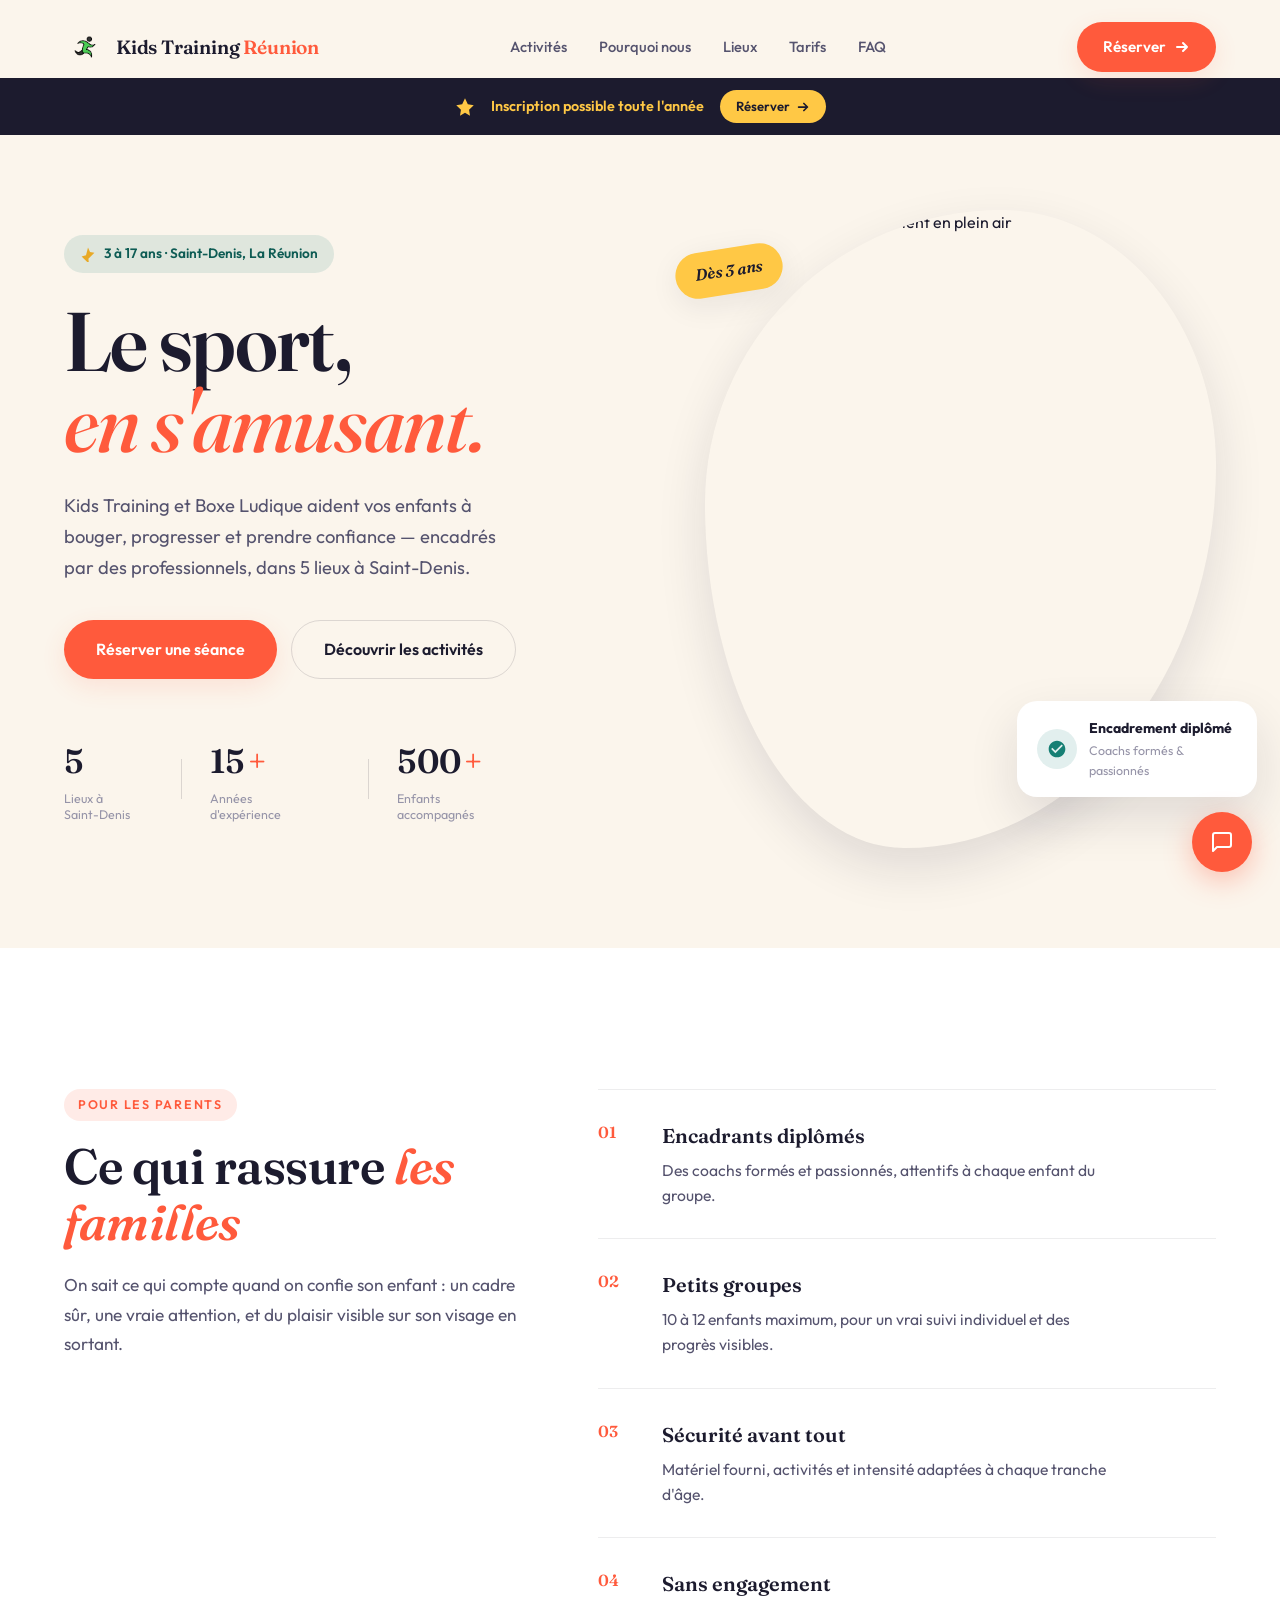
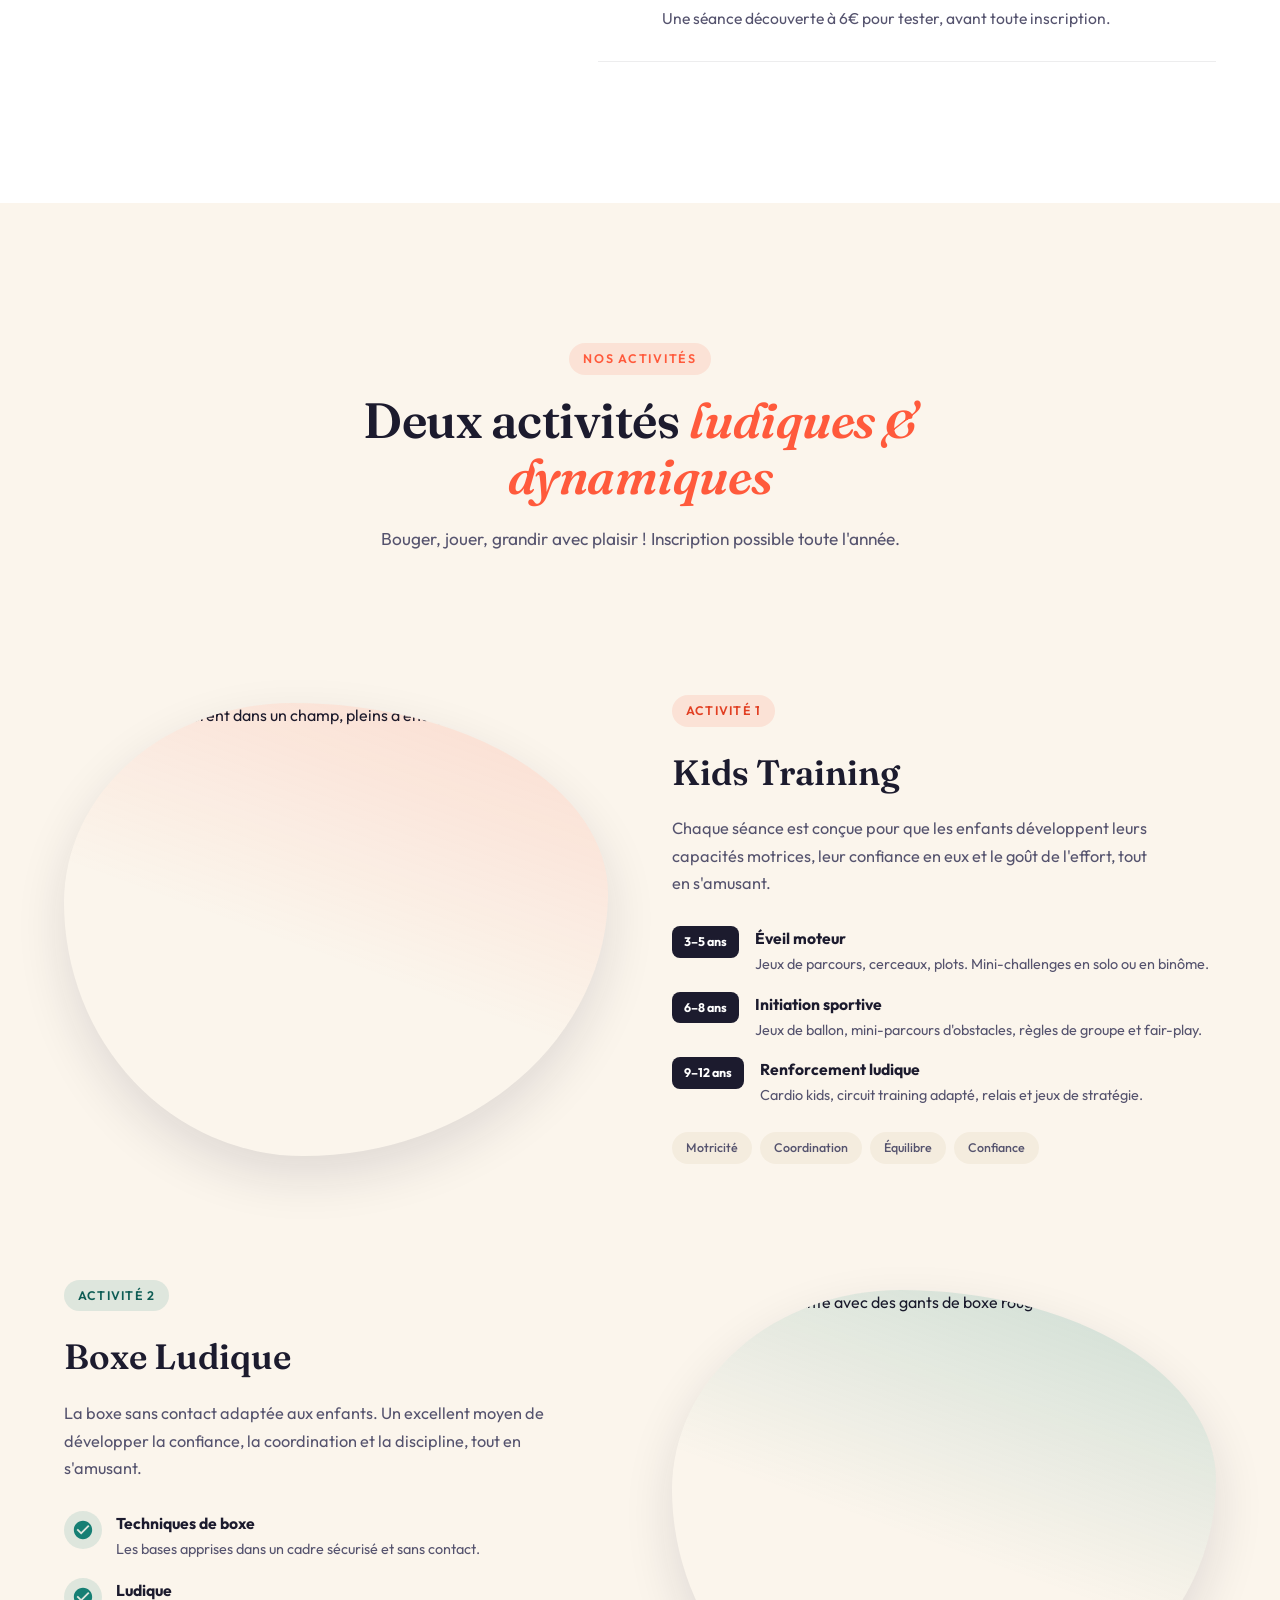
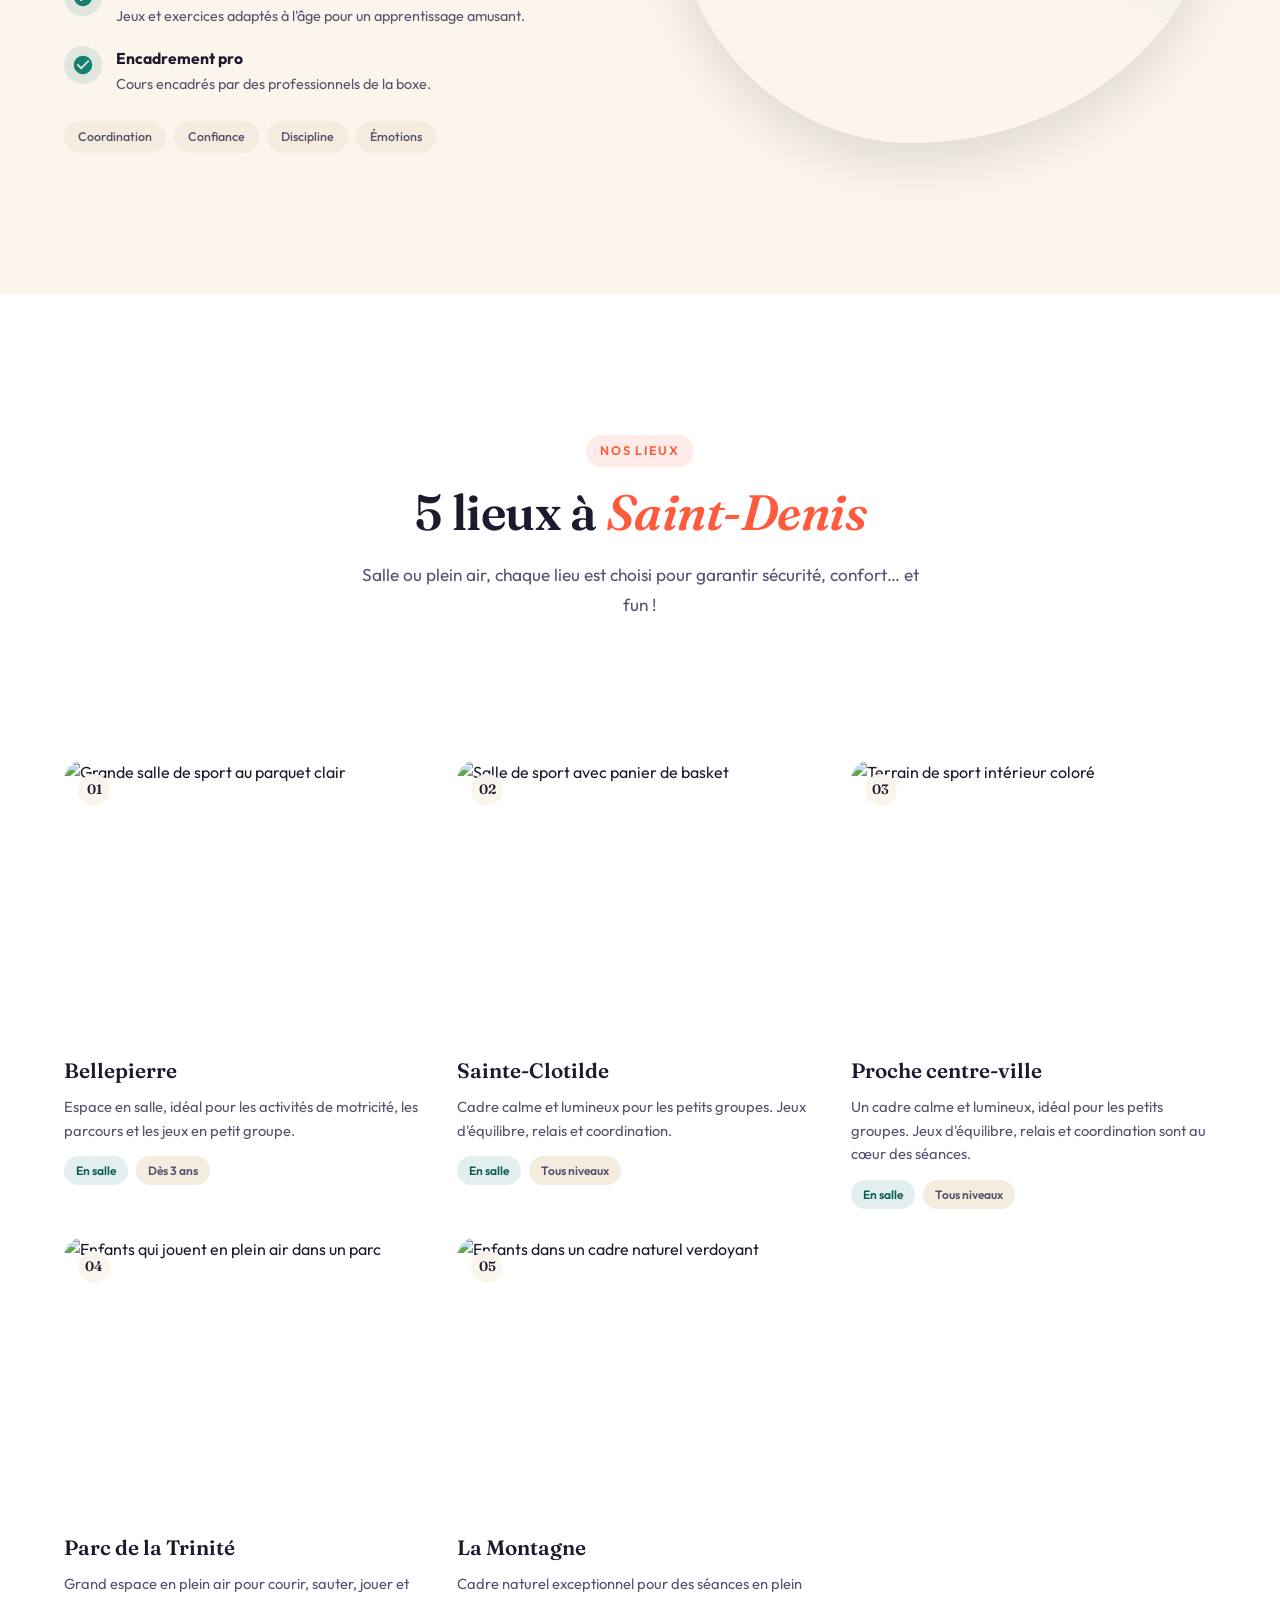
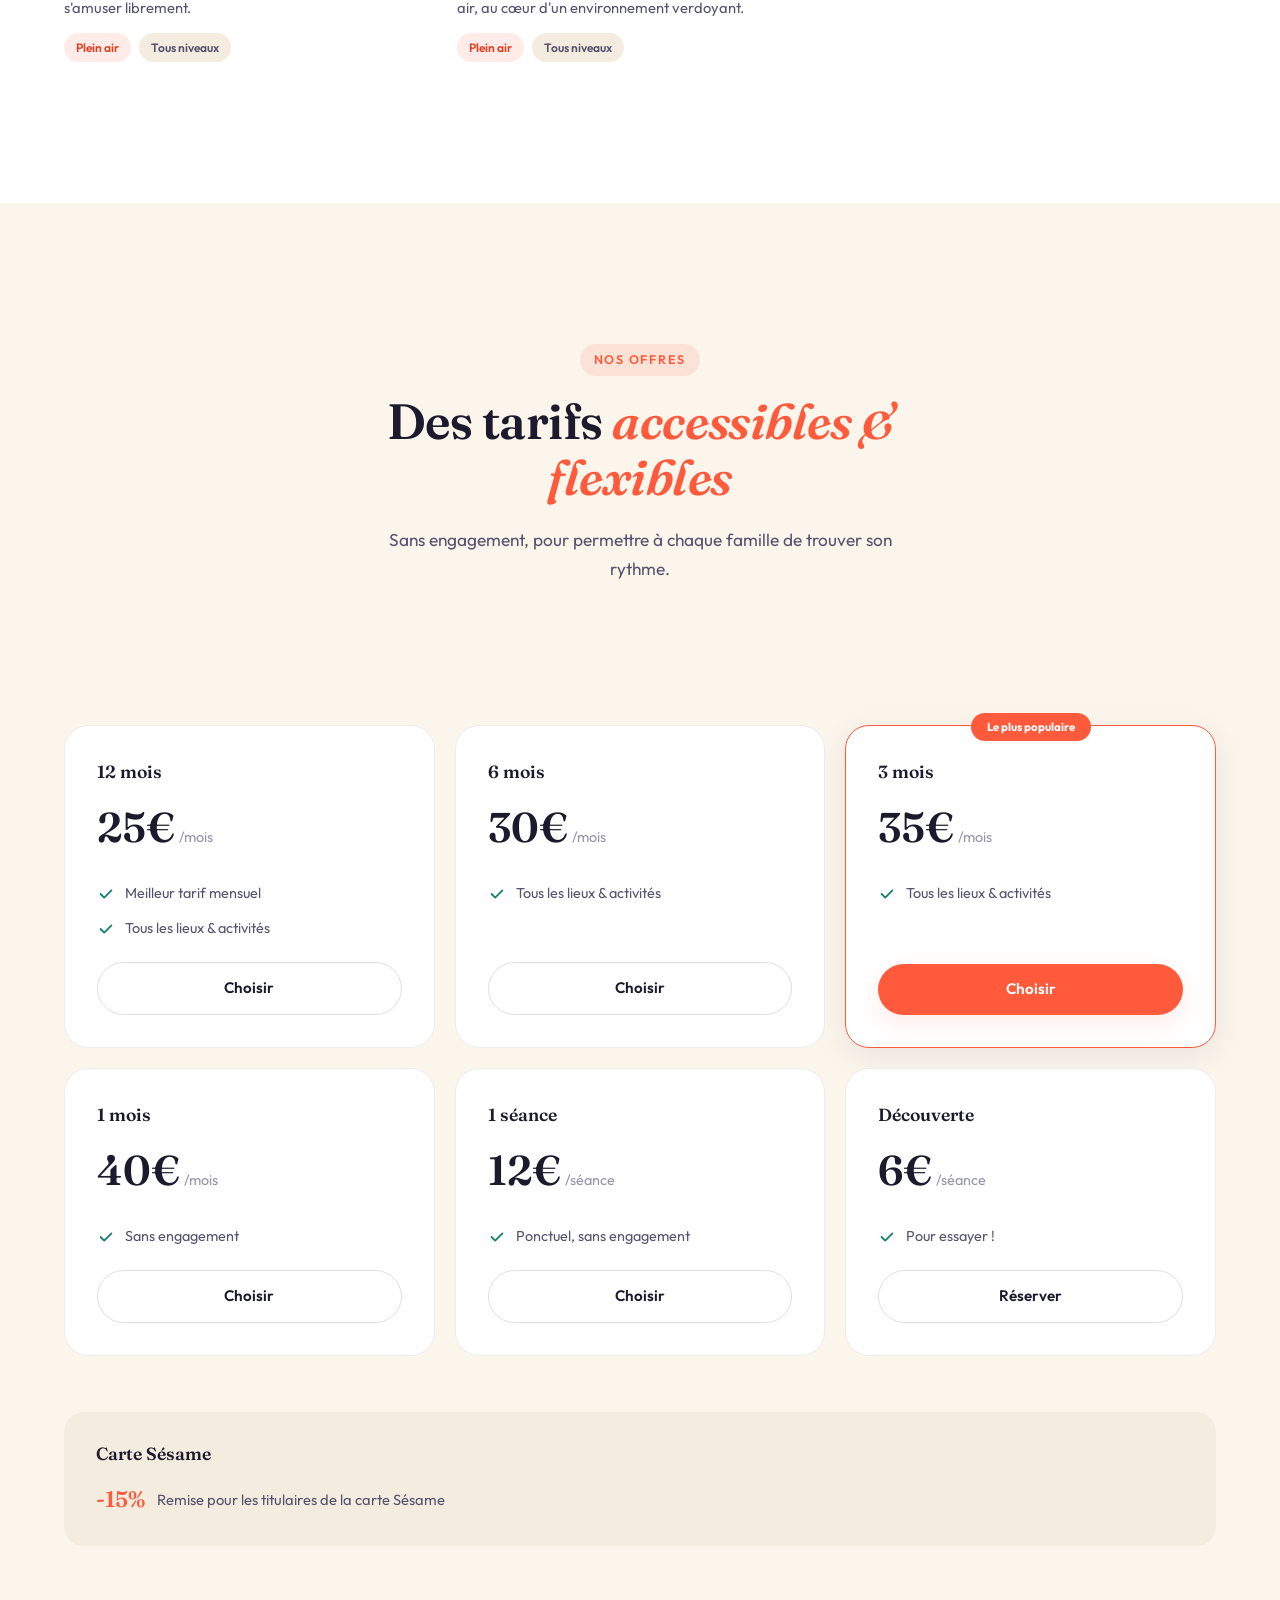
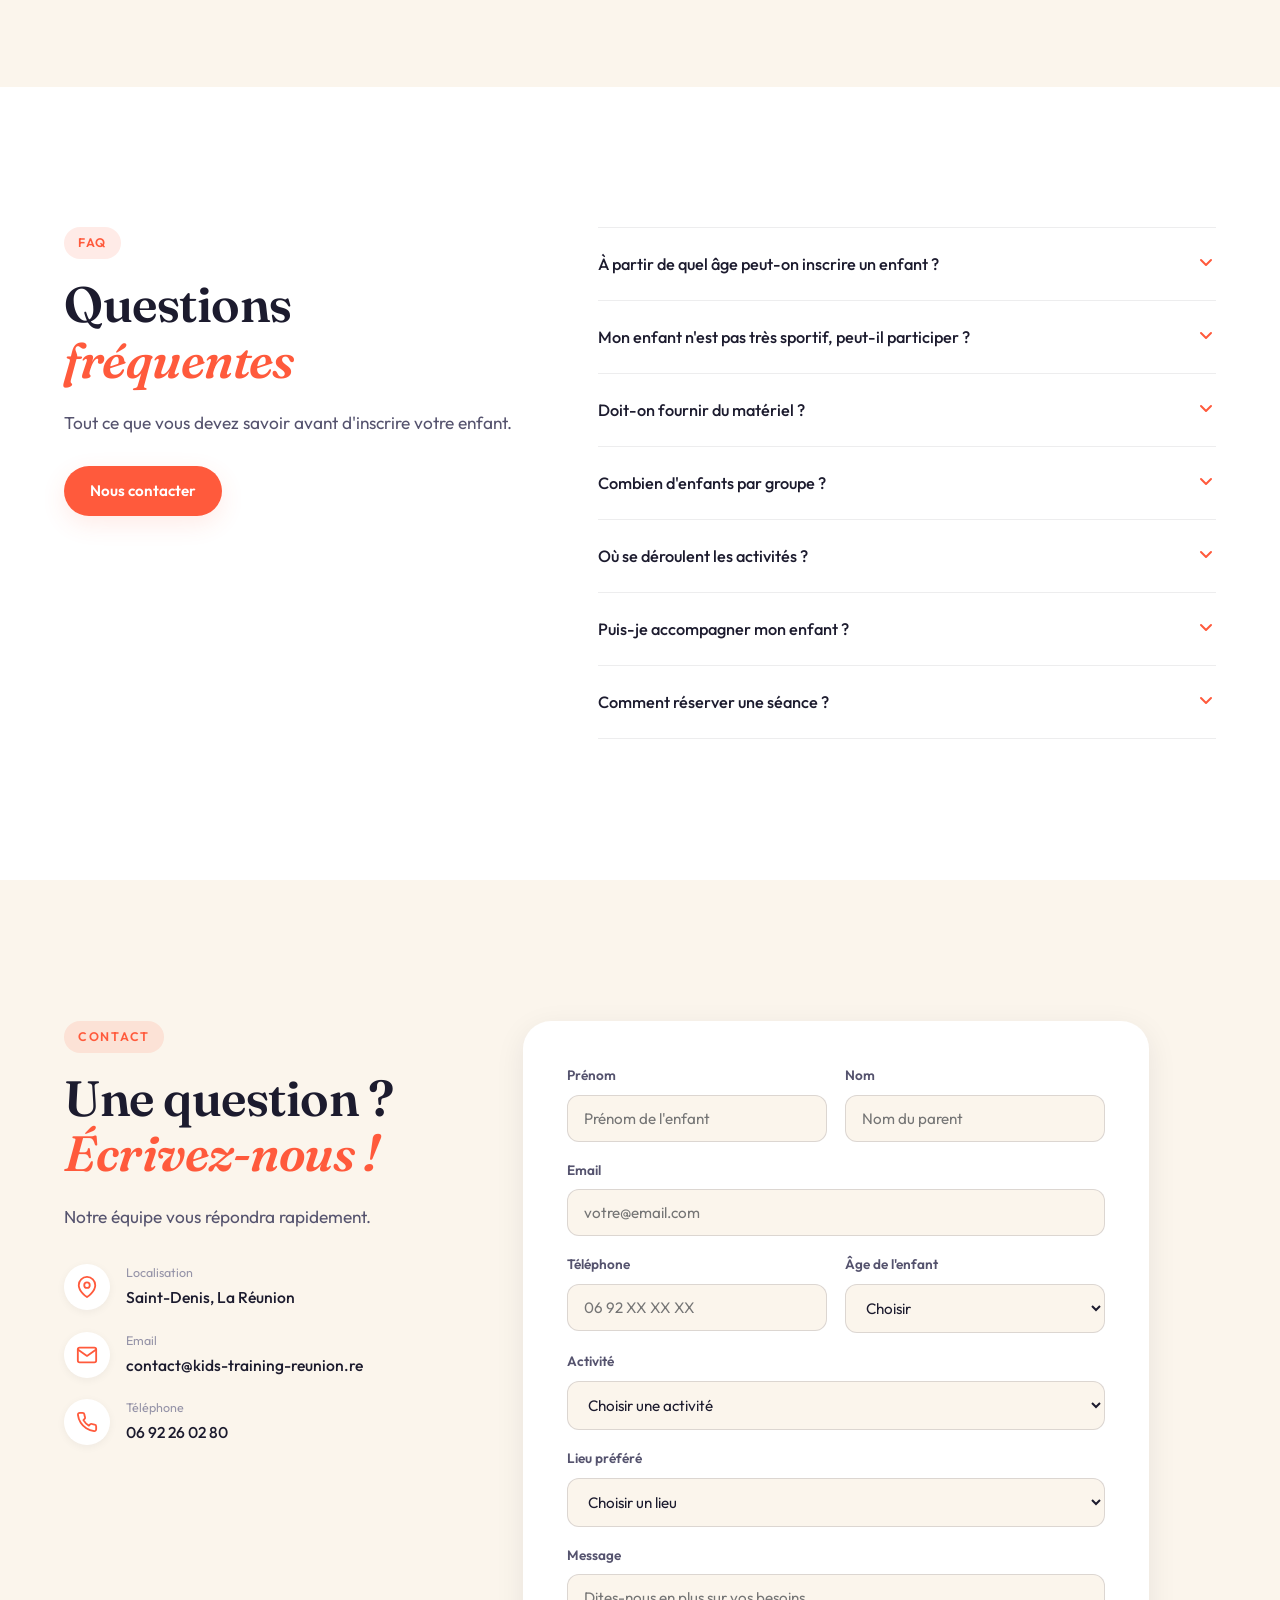
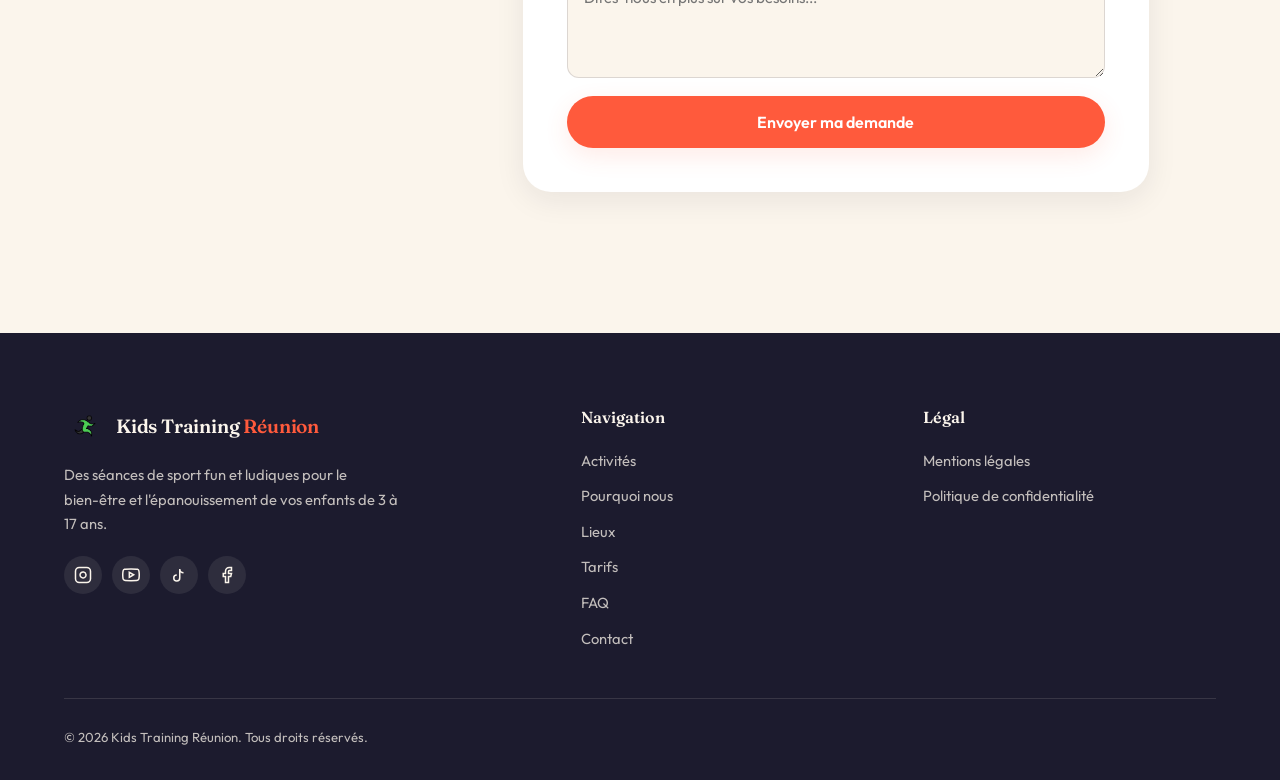
==== index.html @ 55fbed16 "Add files via upload" ====
<!DOCTYPE html>
<html lang="fr">

<head>
  <meta charset="UTF-8">
  <meta name="viewport" content="width=device-width, initial-scale=1.0">
  <title>Kids Training Réunion — Sport & Fun pour vos enfants</title>
  <meta name="description"
    content="Kids Training et Boxe Ludique à Saint-Denis : des séances de sport encadrées et ludiques pour enfants de 3 à 17 ans, dans 5 lieux de La Réunion.">
  <link rel="icon" type="image/x-icon" href="image/favicon.ico">
  <link rel="icon" type="image/png" sizes="32x32" href="image/favicon-32x32.png">
  <link rel="icon" type="image/png" sizes="16x16" href="image/favicon-16x16.png">
  <link rel="apple-touch-icon" sizes="180x180" href="image/apple-touch-icon.png">
  <link rel="manifest" href="image/site.webmanifest">
  <link rel="preconnect" href="https://fonts.googleapis.com">
  <link rel="preconnect" href="https://fonts.gstatic.com" crossorigin>
  <link
    href="https://fonts.googleapis.com/css2?family=Fraunces:ital,opsz,wght@0,9..144,300;0,9..144,450;0,9..144,600;0,9..144,700;0,9..144,900;1,9..144,500;1,9..144,600&family=Outfit:wght@400;500;600;700;800&display=swap"
    rel="stylesheet">
  <link rel="stylesheet" href="styles.css">
</head>

<body>

  <!-- NAV -->
  <nav class="nav" id="nav">
    <div class="nav-container">
      <a href="#" class="logo">
        <img class="logo-img" src="image/logo.png" alt="Kids Training Réunion" width="42" height="42">
        <span class="logo-text">Kids Training<span class="logo-accent"> Réunion</span></span>
      </a>
      <div class="nav-links" id="navLinks">
        <a href="#activites" class="nav-link">Activités</a>
        <a href="#confiance" class="nav-link">Pourquoi nous</a>
        <a href="#lieux" class="nav-link">Lieux</a>
        <a href="#tarifs" class="nav-link">Tarifs</a>
        <a href="#faq" class="nav-link">FAQ</a>
      </div>
      <a href="#contact" class="btn btn-primary nav-cta">
        <span>Réserver</span>
        <svg width="16" height="16" viewBox="0 0 16 16" fill="none">
          <path d="M3 8h10M9 4l4 4-4 4" stroke="currentColor" stroke-width="2" stroke-linecap="round"
            stroke-linejoin="round" />
        </svg>
      </a>
      <button class="nav-toggle" id="navToggle" aria-label="Menu">
        <span></span><span></span><span></span>
      </button>
    </div>
  </nav>

  <div class="mobile-menu" id="mobileMenu">
    <div class="mobile-menu-bg">
      <svg viewBox="0 0 100 100" preserveAspectRatio="none">
        <path class="menu-wave" d="M0,0 Q50,20 100,0 L100,100 Q50,80 0,100 Z" fill="var(--coral)" />
      </svg>
    </div>
    <div class="mobile-menu-links">
      <a href="#activites" class="mobile-link">Activités</a>
      <a href="#confiance" class="mobile-link">Pourquoi nous</a>
      <a href="#lieux" class="mobile-link">Lieux</a>
      <a href="#tarifs" class="mobile-link">Tarifs</a>
      <a href="#faq" class="mobile-link">FAQ</a>
      <a href="#contact" class="mobile-link">Contact</a>
    </div>
  </div>

  <!-- PROMO -->
  <div class="promo-banner" id="promo">
    <div class="promo-content">
      <div class="promo-icon"><svg width="20" height="20" viewBox="0 0 32 32" fill="none">
          <path d="M16 2l4.5 9.5L30 13l-7.5 7.5L24 30 16 25 8 30l1.5-9.5L2 13l9.5-1.5L16 2z" fill="currentColor" />
        </svg></div>
      <div class="promo-text"><strong>Inscription possible toute l'année</strong></div>
      <a href="#contact" class="promo-link">Réserver <svg width="14" height="14" viewBox="0 0 16 16" fill="none">
          <path d="M3 8h10M9 4l4 4-4 4" stroke="currentColor" stroke-width="2" stroke-linecap="round"
            stroke-linejoin="round" />
        </svg></a>
    </div>
  </div>

  <!-- HERO -->
  <section class="hero" id="hero">
    <div class="hero-inner">
      <div class="hero-copy">
        <div class="hero-badge">
          <svg width="16" height="16" viewBox="0 0 20 20" fill="none">
            <path d="M10 2l2.5 5.5L18 8.5l-7.5 7.5L12 30 10 25 8 30l1.5-9.5L2 13l5.5-1.5L10 2z" fill="currentColor" />
          </svg>
          <span>3 à 17 ans · Saint-Denis, La Réunion</span>
        </div>
        <h1 class="hero-title">
          <span class="hero-line">Le sport,</span>
          <span class="hero-line hero-line-accent">en s'amusant.</span>
        </h1>
        <p class="hero-desc">Kids Training et Boxe Ludique aident vos enfants à bouger, progresser et prendre confiance
          — encadrés par des professionnels, dans 5 lieux à Saint-Denis.</p>
        <div class="hero-cta-group">
          <a href="#contact" class="btn btn-primary btn-lg"><span>Réserver une séance</span></a>
          <a href="#activites" class="btn btn-ghost btn-lg"><span>Découvrir les activités</span></a>
        </div>
        <div class="hero-stats">
          <div class="stat-item"><span class="stat-number" data-target="5">0</span><span class="stat-label">Lieux
              à<br>Saint-Denis</span></div>
          <div class="stat-divider"></div>
          <div class="stat-item"><span class="stat-number" data-target="15">0</span><span
              class="stat-suffix">+</span><span class="stat-label">Années<br>d'expérience</span></div>
          <div class="stat-divider"></div>
          <div class="stat-item"><span class="stat-number" data-target="500">0</span><span
              class="stat-suffix">+</span><span class="stat-label">Enfants<br>accompagnés</span></div>
        </div>
      </div>
      <div class="hero-visual">
        <div class="hero-photo-frame">
          <img class="hero-photo"
            src="https://images.unsplash.com/photo-1524603642524-b02ea114f009?auto=format&fit=crop&w=1200&q=80"
            alt="Deux enfants courent et rient en plein air" loading="eager">
        </div>
        <div class="hero-sticker">Dès 3 ans</div>
        <div class="hero-float-card">
          <div class="hero-float-icon"><svg width="20" height="20" viewBox="0 0 24 24" fill="none">
              <path
                d="M12 2C6.48 2 2 6.48 2 12s4.48 10 10 10 10-4.48 10-10S17.52 2 12 2zm-2 15l-5-5 1.41-1.41L10 14.17l7.59-7.59L19 8l-9 9z"
                fill="currentColor" />
            </svg></div>
          <div><strong>Encadrement diplômé</strong>
            <p>Coachs formés &amp; passionnés</p>
          </div>
        </div>
      </div>
    </div>
  </section>

  <!-- POURQUOI NOUS / CONFIANCE PARENTS -->
  <section class="trust" id="confiance">
    <div class="container">
      <div class="trust-grid">
        <div class="trust-intro">
          <span class="section-tag">Pour les parents</span>
          <h2 class="section-title">Ce qui rassure <span class="text-gradient">les familles</span></h2>
          <p class="section-desc">On sait ce qui compte quand on confie son enfant : un cadre sûr, une vraie attention,
            et du plaisir visible sur son visage en sortant.</p>
        </div>
        <div class="trust-list">
          <div class="trust-item">
            <span class="trust-num">01</span>
            <div>
              <h3>Encadrants diplômés</h3>
              <p>Des coachs formés et passionnés, attentifs à chaque enfant du groupe.</p>
            </div>
          </div>
          <div class="trust-item">
            <span class="trust-num">02</span>
            <div>
              <h3>Petits groupes</h3>
              <p>10 à 12 enfants maximum, pour un vrai suivi individuel et des progrès visibles.</p>
            </div>
          </div>
          <div class="trust-item">
            <span class="trust-num">03</span>
            <div>
              <h3>Sécurité avant tout</h3>
              <p>Matériel fourni, activités et intensité adaptées à chaque tranche d'âge.</p>
            </div>
          </div>
          <div class="trust-item">
            <span class="trust-num">04</span>
            <div>
              <h3>Sans engagement</h3>
              <p>Une séance découverte à 6€ pour tester, avant toute inscription.</p>
            </div>
          </div>
        </div>
      </div>
    </div>
  </section>

  <!-- ACTIVITÉS -->
  <section class="activities" id="activites">
    <div class="container">
      <div class="section-header">
        <span class="section-tag">Nos Activités</span>
        <h2 class="section-title">Deux activités <span class="text-gradient">ludiques &amp; dynamiques</span></h2>
        <p class="section-desc">Bouger, jouer, grandir avec plaisir ! Inscription possible toute l'année.</p>
      </div>

      <!-- Kids Training -->
      <div class="activity-row">
        <div class="activity-media">
          <img src="https://images.unsplash.com/photo-1451481454041-104482d8e284?auto=format&fit=crop&w=1200&q=80"
            alt="Trois enfants courent dans un champ, pleins d'énergie" loading="lazy">
        </div>
        <div class="activity-copy">
          <div class="activity-badge">Activité 1</div>
          <h3>Kids Training</h3>
          <p class="activity-desc">Chaque séance est conçue pour que les enfants développent leurs capacités motrices,
            leur confiance en eux et le goût de l'effort, tout en s'amusant.</p>
          <div class="age-groups">
            <div class="age-group">
              <div class="age-badge">3–5 ans</div>
              <div><strong>Éveil moteur</strong>
                <p>Jeux de parcours, cerceaux, plots. Mini-challenges en solo ou en binôme.</p>
              </div>
            </div>
            <div class="age-group">
              <div class="age-badge">6–8 ans</div>
              <div><strong>Initiation sportive</strong>
                <p>Jeux de ballon, mini-parcours d'obstacles, règles de groupe et fair-play.</p>
              </div>
            </div>
            <div class="age-group">
              <div class="age-badge">9–12 ans</div>
              <div><strong>Renforcement ludique</strong>
                <p>Cardio kids, circuit training adapté, relais et jeux de stratégie.</p>
              </div>
            </div>
          </div>
          <div class="activity-tags">
            <span class="tag">Motricité</span><span class="tag">Coordination</span><span
              class="tag">Équilibre</span><span class="tag">Confiance</span>
          </div>
        </div>
      </div>

      <!-- Boxe Ludique -->
      <div class="activity-row activity-row--reverse">
        <div class="activity-media activity-media--teal">
          <img src="https://images.unsplash.com/photo-1641023737468-367e606961c7?auto=format&fit=crop&w=1200&q=80"
            alt="Jeune fille souriante avec des gants de boxe rouges" loading="lazy">
        </div>
        <div class="activity-copy">
          <div class="activity-badge activity-badge--teal">Activité 2</div>
          <h3>Boxe Ludique</h3>
          <p class="activity-desc">La boxe sans contact adaptée aux enfants. Un excellent moyen de développer la
            confiance, la coordination et la discipline, tout en s'amusant.</p>
          <div class="boxe-features">
            <div class="boxe-feature">
              <div class="boxe-feature-icon"><svg width="22" height="22" viewBox="0 0 24 24" fill="none">
                  <path
                    d="M12 2C6.48 2 2 6.48 2 12s4.48 10 10 10 10-4.48 10-10S17.52 2 12 2zm-2 15l-5-5 1.41-1.41L10 14.17l7.59-7.59L19 8l-9 9z"
                    fill="currentColor" />
                </svg></div>
              <div><strong>Techniques de boxe</strong>
                <p>Les bases apprises dans un cadre sécurisé et sans contact.</p>
              </div>
            </div>
            <div class="boxe-feature">
              <div class="boxe-feature-icon"><svg width="22" height="22" viewBox="0 0 24 24" fill="none">
                  <path
                    d="M12 2C6.48 2 2 6.48 2 12s4.48 10 10 10 10-4.48 10-10S17.52 2 12 2zm-2 15l-5-5 1.41-1.41L10 14.17l7.59-7.59L19 8l-9 9z"
                    fill="currentColor" />
                </svg></div>
              <div><strong>Ludique</strong>
                <p>Jeux et exercices adaptés à l'âge pour un apprentissage amusant.</p>
              </div>
            </div>
            <div class="boxe-feature">
              <div class="boxe-feature-icon"><svg width="22" height="22" viewBox="0 0 24 24" fill="none">
                  <path
                    d="M12 2C6.48 2 2 6.48 2 12s4.48 10 10 10 10-4.48 10-10S17.52 2 12 2zm-2 15l-5-5 1.41-1.41L10 14.17l7.59-7.59L19 8l-9 9z"
                    fill="currentColor" />
                </svg></div>
              <div><strong>Encadrement pro</strong>
                <p>Cours encadrés par des professionnels de la boxe.</p>
              </div>
            </div>
          </div>
          <div class="activity-tags">
            <span class="tag">Coordination</span><span class="tag">Confiance</span><span
              class="tag">Discipline</span><span class="tag">Émotions</span>
          </div>
        </div>
      </div>

    </div>
  </section>

  <!-- LIEUX -->
  <section class="locations" id="lieux">
    <div class="container">
      <div class="section-header">
        <span class="section-tag">Nos Lieux</span>
        <h2 class="section-title">5 lieux à <span class="text-gradient">Saint-Denis</span></h2>
        <p class="section-desc">Salle ou plein air, chaque lieu est choisi pour garantir sécurité, confort… et fun !</p>
      </div>
      <div class="locations-grid">
        <div class="location-card">
          <div class="location-photo"><img
              src="https://images.unsplash.com/photo-1701272873248-ee041b51b02b?auto=format&fit=crop&w=800&q=80"
              alt="Grande salle de sport au parquet clair" loading="lazy"><span class="location-number">01</span></div>
          <div class="location-content">
            <h3>Bellepierre</h3>
            <p>Espace en salle, idéal pour les activités de motricité, les parcours et les jeux en petit groupe.</p>
            <div class="location-meta"><span class="location-tag">En salle</span><span class="location-age">Dès 3
                ans</span></div>
          </div>
        </div>
        <div class="location-card">
          <div class="location-photo"><img
              src="https://images.unsplash.com/photo-1648924413770-9c650ee3c033?auto=format&fit=crop&w=800&q=80"
              alt="Salle de sport avec panier de basket" loading="lazy"><span class="location-number">02</span></div>
          <div class="location-content">
            <h3>Sainte-Clotilde</h3>
            <p>Cadre calme et lumineux pour les petits groupes. Jeux d'équilibre, relais et coordination.</p>
            <div class="location-meta"><span class="location-tag">En salle</span><span class="location-age">Tous
                niveaux</span></div>
          </div>
        </div>
        <div class="location-card">
          <div class="location-photo"><img
              src="https://images.unsplash.com/photo-1641352848874-c96659e03144?auto=format&fit=crop&w=800&q=80"
              alt="Terrain de sport intérieur coloré" loading="lazy"><span class="location-number">03</span></div>
          <div class="location-content">
            <h3>Proche centre-ville</h3>
            <p>Un cadre calme et lumineux, idéal pour les petits groupes. Jeux d'équilibre, relais et coordination sont au cœur des séances.</p>
            <div class="location-meta"><span class="location-tag">En salle</span><span class="location-age">Tous
                niveaux</span></div>
          </div>
        </div>
        <div class="location-card">
          <div class="location-photo"><img
              src="https://images.unsplash.com/photo-1685549265490-29908af7486a?auto=format&fit=crop&w=800&q=80"
              alt="Enfants qui jouent en plein air dans un parc" loading="lazy"><span class="location-number">04</span>
          </div>
          <div class="location-content">
            <h3>Parc de la Trinité</h3>
            <p>Grand espace en plein air pour courir, sauter, jouer et s'amuser librement.</p>
            <div class="location-meta"><span class="location-tag tag-outdoor">Plein air</span><span
                class="location-age">Tous niveaux</span></div>
          </div>
        </div>
        <div class="location-card">
          <div class="location-photo"><img
              src="https://images.unsplash.com/photo-1727926219091-0577bc9d3df6?auto=format&fit=crop&w=800&q=80"
              alt="Enfants dans un cadre naturel verdoyant" loading="lazy"><span class="location-number">05</span></div>
          <div class="location-content">
            <h3>La Montagne</h3>
            <p>Cadre naturel exceptionnel pour des séances en plein air, au cœur d'un environnement verdoyant.</p>
            <div class="location-meta"><span class="location-tag tag-outdoor">Plein air</span><span
                class="location-age">Tous niveaux</span></div>
          </div>
        </div>
      </div>
    </div>
  </section>

  <!-- TARIFS -->
  <section class="pricing" id="tarifs">
    <div class="container">
      <div class="section-header">
        <span class="section-tag">Nos Offres</span>
        <h2 class="section-title">Des tarifs <span class="text-gradient">accessibles &amp; flexibles</span></h2>
        <p class="section-desc">Sans engagement, pour permettre à chaque famille de trouver son rythme.</p>
      </div>
      <div class="pricing-grid">
        <div class="pricing-card">
          <div class="pricing-header">
            <h3>12 mois</h3>
            <div class="pricing-price"><span class="price">25€</span><span class="price-period">/mois</span></div>
          </div>
          <div class="pricing-features">
            <div class="pricing-feature"><svg width="18" height="18" viewBox="0 0 20 20" fill="none">
                <path d="M4 10l4 4 8-8" stroke="currentColor" stroke-width="2" stroke-linecap="round"
                  stroke-linejoin="round" />
              </svg><span>Meilleur tarif mensuel</span></div>
            <div class="pricing-feature"><svg width="18" height="18" viewBox="0 0 20 20" fill="none">
                <path d="M4 10l4 4 8-8" stroke="currentColor" stroke-width="2" stroke-linecap="round"
                  stroke-linejoin="round" />
              </svg><span>Tous les lieux &amp; activités</span></div>
          </div><a href="#contact" class="btn btn-outline btn-full">Choisir</a>
        </div>
        <div class="pricing-card">
          <div class="pricing-header">
            <h3>6 mois</h3>
            <div class="pricing-price"><span class="price">30€</span><span class="price-period">/mois</span></div>
          </div>
          <div class="pricing-features">
            <div class="pricing-feature"><svg width="18" height="18" viewBox="0 0 20 20" fill="none">
                <path d="M4 10l4 4 8-8" stroke="currentColor" stroke-width="2" stroke-linecap="round"
                  stroke-linejoin="round" />
              </svg><span>Tous les lieux &amp; activités</span></div>
          </div><a href="#contact" class="btn btn-outline btn-full">Choisir</a>
        </div>
        <div class="pricing-card pricing-popular">
          <div class="popular-badge">Le plus populaire</div>
          <div class="pricing-header">
            <h3>3 mois</h3>
            <div class="pricing-price"><span class="price">35€</span><span class="price-period">/mois</span></div>
          </div>
          <div class="pricing-features">
            <div class="pricing-feature"><svg width="18" height="18" viewBox="0 0 20 20" fill="none">
                <path d="M4 10l4 4 8-8" stroke="currentColor" stroke-width="2" stroke-linecap="round"
                  stroke-linejoin="round" />
              </svg><span>Tous les lieux &amp; activités</span></div>
          </div><a href="#contact" class="btn btn-primary btn-full">Choisir</a>
        </div>
        <div class="pricing-card">
          <div class="pricing-header">
            <h3>1 mois</h3>
            <div class="pricing-price"><span class="price">40€</span><span class="price-period">/mois</span></div>
          </div>
          <div class="pricing-features">
            <div class="pricing-feature"><svg width="18" height="18" viewBox="0 0 20 20" fill="none">
                <path d="M4 10l4 4 8-8" stroke="currentColor" stroke-width="2" stroke-linecap="round"
                  stroke-linejoin="round" />
              </svg><span>Sans engagement</span></div>
          </div><a href="#contact" class="btn btn-outline btn-full">Choisir</a>
        </div>
        <div class="pricing-card">
          <div class="pricing-header">
            <h3>1 séance</h3>
            <div class="pricing-price"><span class="price">12€</span><span class="price-period">/séance</span></div>
          </div>
          <div class="pricing-features">
            <div class="pricing-feature"><svg width="18" height="18" viewBox="0 0 20 20" fill="none">
                <path d="M4 10l4 4 8-8" stroke="currentColor" stroke-width="2" stroke-linecap="round"
                  stroke-linejoin="round" />
              </svg><span>Ponctuel, sans engagement</span></div>
          </div><a href="#contact" class="btn btn-outline btn-full">Choisir</a>
        </div>
        <div class="pricing-card">
          <div class="pricing-header">
            <h3>Découverte</h3>
            <div class="pricing-price"><span class="price">6€</span><span class="price-period">/séance</span></div>
          </div>
          <div class="pricing-features">
            <div class="pricing-feature"><svg width="18" height="18" viewBox="0 0 20 20" fill="none">
                <path d="M4 10l4 4 8-8" stroke="currentColor" stroke-width="2" stroke-linecap="round"
                  stroke-linejoin="round" />
              </svg><span>Pour essayer !</span></div>
          </div><a href="#contact" class="btn btn-outline btn-full">Réserver</a>
        </div>
      </div>
      <div class="pricing-partners">
        <p class="partners-title">Carte Sésame</p>
        <div class="partners-grid">
          <div class="partner-item"><span class="partner-discount">-15%</span><span class="partner-name">Remise pour les
              titulaires de la carte Sésame</span></div>
        </div>
      </div>
    </div>
  </section>

  <!-- FAQ -->
  <section class="faq" id="faq">
    <div class="container">
      <div class="faq-layout">
        <div class="faq-header">
          <span class="section-tag">FAQ</span>
          <h2 class="section-title">Questions <span class="text-gradient">fréquentes</span></h2>
          <p class="section-desc">Tout ce que vous devez savoir avant d'inscrire votre enfant.</p>
          <a href="#contact" class="btn btn-primary"><span>Nous contacter</span></a>
        </div>
        <div class="faq-list">
          <div class="faq-item"><button class="faq-question" type="button"><span>À partir de quel âge peut-on inscrire
                un enfant ?</span>
              <div class="faq-icon"><svg width="20" height="20" viewBox="0 0 20 20" fill="none">
                  <path d="M5 8l5 5 5-5" stroke="currentColor" stroke-width="2" stroke-linecap="round"
                    stroke-linejoin="round" />
                </svg></div>
            </button>
            <div class="faq-answer">
              <p>Les activités sont ouvertes dès 3 ans, avec des groupes adaptés : 3–5 ans (éveil moteur), 6–8 ans
                (initiation sportive), 9–12 ans (renforcement ludique). La boxe ludique est également accessible dès 3
                ans.</p>
            </div>
          </div>
          <div class="faq-item"><button class="faq-question" type="button"><span>Mon enfant n'est pas très sportif,
                peut-il participer ?</span>
              <div class="faq-icon"><svg width="20" height="20" viewBox="0 0 20 20" fill="none">
                  <path d="M5 8l5 5 5-5" stroke="currentColor" stroke-width="2" stroke-linecap="round"
                    stroke-linejoin="round" />
                </svg></div>
            </button>
            <div class="faq-answer">
              <p>Absolument ! Nos séances s'adaptent à tous les niveaux. L'objectif est de s'amuser, progresser et
                prendre confiance à son rythme.</p>
            </div>
          </div>
          <div class="faq-item"><button class="faq-question" type="button"><span>Doit-on fournir du matériel ?</span>
              <div class="faq-icon"><svg width="20" height="20" viewBox="0 0 20 20" fill="none">
                  <path d="M5 8l5 5 5-5" stroke="currentColor" stroke-width="2" stroke-linecap="round"
                    stroke-linejoin="round" />
                </svg></div>
            </button>
            <div class="faq-answer">
              <p>Non, tout le matériel est fourni. Il suffit de venir en tenue de sport confortable et une serviette.
              </p>
            </div>
          </div>
          <div class="faq-item"><button class="faq-question" type="button"><span>Combien d'enfants par groupe ?</span>
              <div class="faq-icon"><svg width="20" height="20" viewBox="0 0 20 20" fill="none">
                  <path d="M5 8l5 5 5-5" stroke="currentColor" stroke-width="2" stroke-linecap="round"
                    stroke-linejoin="round" />
                </svg></div>
            </button>
            <div class="faq-answer">
              <p>Des petits groupes de 10 à 12 enfants pour un meilleur encadrement et une attention personnalisée.</p>
            </div>
          </div>
          <div class="faq-item"><button class="faq-question" type="button"><span>Où se déroulent les activités ?</span>
              <div class="faq-icon"><svg width="20" height="20" viewBox="0 0 20 20" fill="none">
                  <path d="M5 8l5 5 5-5" stroke="currentColor" stroke-width="2" stroke-linecap="round"
                    stroke-linejoin="round" />
                </svg></div>
            </button>
            <div class="faq-answer">
              <p>Dans nos 5 lieux à Saint-Denis : Sainte-Clotilde, Bellepierre, Proche centre-ville, Parc de la Trinité
                et La Montagne.</p>
            </div>
          </div>
          <div class="faq-item"><button class="faq-question" type="button"><span>Puis-je accompagner mon enfant ?</span>
              <div class="faq-icon"><svg width="20" height="20" viewBox="0 0 20 20" fill="none">
                  <path d="M5 8l5 5 5-5" stroke="currentColor" stroke-width="2" stroke-linecap="round"
                    stroke-linejoin="round" />
                </svg></div>
            </button>
            <div class="faq-answer">
              <p>Vous pouvez l'accompagner à l'arrivée, mais les séances se déroulent sans les parents pour favoriser
                l'autonomie et la concentration.</p>
            </div>
          </div>
          <div class="faq-item"><button class="faq-question" type="button"><span>Comment réserver une séance ?</span>
              <div class="faq-icon"><svg width="20" height="20" viewBox="0 0 20 20" fill="none">
                  <path d="M5 8l5 5 5-5" stroke="currentColor" stroke-width="2" stroke-linecap="round"
                    stroke-linejoin="round" />
                </svg></div>
            </button>
            <div class="faq-answer">
              <p>C'est simple ! Cliquez sur « Réserver une séance » depuis notre menu ou page d'accueil, et suivez les
                étapes en ligne.</p>
            </div>
          </div>
        </div>
      </div>
    </div>
  </section>

  <!-- CONTACT -->
  <section class="contact" id="contact">
    <div class="container">
      <div class="contact-layout">
        <div class="contact-info">
          <span class="section-tag">Contact</span>
          <h2 class="section-title">Une question ? <br><span class="text-gradient">Écrivez-nous !</span></h2>
          <p class="section-desc">Notre équipe vous répondra rapidement.</p>
          <div class="contact-details">
            <div class="contact-item">
              <div class="contact-icon"><svg width="22" height="22" viewBox="0 0 24 24" fill="none">
                  <path d="M21 10c0 7-9 13-9 13s-9-6-9-13a9 9 0 0118 0z" stroke="currentColor" stroke-width="2"
                    stroke-linecap="round" stroke-linejoin="round" />
                  <circle cx="12" cy="10" r="3" stroke="currentColor" stroke-width="2" stroke-linecap="round"
                    stroke-linejoin="round" />
                </svg></div>
              <div><span class="contact-label">Localisation</span><span class="contact-value">Saint-Denis, La
                  Réunion</span></div>
            </div>
            <div class="contact-item">
              <div class="contact-icon"><svg width="22" height="22" viewBox="0 0 24 24" fill="none">
                  <path d="M4 4h16c1.1 0 2 .9 2 2v12c0 1.1-.9 2-2 2H4c-1.1 0-2-.9-2-2V6c0-1.1.9-2 2-2z"
                    stroke="currentColor" stroke-width="2" stroke-linecap="round" stroke-linejoin="round" />
                  <polyline points="22,6 12,13 2,6" stroke="currentColor" stroke-width="2" stroke-linecap="round"
                    stroke-linejoin="round" />
                </svg></div>
              <div><span class="contact-label">Email</span><span
                  class="contact-value">contact@kids-training-reunion.re</span></div>
            </div>
            <div class="contact-item">
              <div class="contact-icon"><svg width="22" height="22" viewBox="0 0 24 24" fill="none">
                  <path
                    d="M22 16.92v3a2 2 0 01-2.18 2 19.79 19.79 0 01-8.63-3.07 19.5 19.5 0 01-6-6 19.79 19.79 0 01-3.07-8.67A2 2 0 014.11 2h3a2 2 0 012 1.72c.127.96.361 1.903.7 2.81a2 2 0 01-.45 2.11L8.09 9.91a16 16 0 006 6l1.27-1.27a2 2 0 012.11-.45c.907.339 1.85.573 2.81.7A2 2 0 0122 16.92z"
                    stroke="currentColor" stroke-width="2" stroke-linecap="round" stroke-linejoin="round" />
                </svg></div>
              <div><span class="contact-label">Téléphone</span><span class="contact-value">06 92 26 02 80</span></div>
            </div>
          </div>
        </div>
        <div class="contact-form-wrapper">
          <form class="contact-form" id="contactForm">
            <div class="form-row">
              <div class="form-group"><label for="prenom">Prénom</label><input type="text" id="prenom" name="prenom"
                  placeholder="Prénom de l'enfant" required></div>
              <div class="form-group"><label for="nom">Nom</label><input type="text" id="nom" name="nom"
                  placeholder="Nom du parent" required></div>
            </div>
            <div class="form-group"><label for="email">Email</label><input type="email" id="email" name="email"
                placeholder="votre@email.com" required></div>
            <div class="form-row">
              <div class="form-group"><label for="telephone">Téléphone</label><input type="tel" id="telephone"
                  name="telephone" placeholder="06 92 XX XX XX"></div>
              <div class="form-group"><label for="age">Âge de l'enfant</label><select id="age" name="age" required>
                  <option value="">Choisir</option>
                  <option value="3-5">3 – 5 ans</option>
                  <option value="6-8">6 – 8 ans</option>
                  <option value="9-12">9 – 12 ans</option>
                  <option value="13-17">13 – 17 ans</option>
                </select></div>
            </div>
            <div class="form-group"><label for="activite">Activité</label><select id="activite" name="activite">
                <option value="">Choisir une activité</option>
                <option value="kids-training">Kids Training</option>
                <option value="boxe-ludique">Boxe Ludique</option>
              </select></div>
            <div class="form-group"><label for="lieu">Lieu préféré</label><select id="lieu" name="lieu">
                <option value="">Choisir un lieu</option>
                <option value="bellepierre">Bellepierre</option>
                <option value="sainte-clotilde">Sainte-Clotilde</option>
                <option value="dynamique">Proche centre-ville</option>
                <option value="trinite">Parc de la Trinité</option>
                <option value="montagne">La Montagne</option>
              </select></div>
            <div class="form-group"><label for="message">Message</label><textarea id="message" name="message" rows="4"
                placeholder="Dites-nous en plus sur vos besoins..."></textarea></div>
            <button type="submit" class="btn btn-primary btn-lg btn-full"><span>Envoyer ma demande</span></button>
          </form>
        </div>
      </div>
    </div>
  </section>

  <!-- FOOTER -->
  <footer class="footer">
    <div class="container">
      <div class="footer-grid">
        <div class="footer-brand">
          <a href="#" class="logo">
            <img class="logo-img" src="image/logo.png" alt="Kids Training Réunion" width="42" height="42">
            <span class="logo-text">Kids Training<span class="logo-accent"> Réunion</span></span>
          </a>
          <p>Des séances de sport fun et ludiques pour le bien-être et l'épanouissement de vos enfants de 3 à 17 ans.
          </p>
          <div class="footer-socials">
            <a href="https://www.instagram.com/kids_training_reunion/" class="footer-social" aria-label="Instagram"
              target="_blank" rel="noopener"><svg width="18" height="18" viewBox="0 0 24 24" fill="none"
                stroke="currentColor" stroke-width="2">
                <rect x="2" y="2" width="20" height="20" rx="5" ry="5" />
                <path d="M16 11.37A4 4 0 1112.63 8 4 4 0 0116 11.37z" />
                <line x1="17.5" y1="6.5" x2="17.51" y2="6.5" />
              </svg></a>
            <a href="https://www.youtube.com/@KidsTrainingReunion" class="footer-social" aria-label="YouTube"
              target="_blank" rel="noopener"><svg width="18" height="18" viewBox="0 0 24 24" fill="none"
                stroke="currentColor" stroke-width="2">
                <path
                  d="M22.54 6.42a2.78 2.78 0 00-1.94-2C18.88 4 12 4 12 4s-6.88 0-8.6.46a2.78 2.78 0 00-1.94 2A29 29 0 001 11.75a29 29 0 00.46 5.33A2.78 2.78 0 003.4 19.1c1.72.46 8.6.46 8.6.46s6.88 0 8.6-.46a2.78 2.78 0 001.94-2 29 29 0 00.46-5.25 29 29 0 00-.46-5.43z" />
                <polygon points="9.75 15.02 15.5 11.75 9.75 8.48 9.75 15.02" />
              </svg></a>
            <a href="https://www.tiktok.com/@kidstrainingreunion" class="footer-social" aria-label="TikTok"
              target="_blank" rel="noopener"><svg width="18" height="18" viewBox="0 0 24 24" fill="none"
                stroke="currentColor" stroke-width="2">
                <path d="M9 12a4 4 0 1 0 4 4V4a5 5 0 0 0 5 5" />
              </svg></a>
            <a href="https://www.facebook.com/profile.php?id=100055377537172" class="footer-social"
              aria-label="Facebook" target="_blank" rel="noopener"><svg width="18" height="18" viewBox="0 0 24 24"
                fill="none" stroke="currentColor" stroke-width="2">
                <path d="M18 2h-3a5 5 0 00-5 5v3H7v4h3v8h4v-8h3l1-4h-4V7a1 1 0 011-1h3z" />
              </svg></a>
          </div>
        </div>
        <div>
          <p class="footer-title">Navigation</p>
          <div class="footer-links"><a href="#activites">Activités</a><a href="#confiance">Pourquoi nous</a><a
              href="#lieux">Lieux</a><a href="#tarifs">Tarifs</a><a href="#faq">FAQ</a><a href="#contact">Contact</a>
          </div>
        </div>
        <div>
          <p class="footer-title">Légal</p>
          <div class="footer-links"><a href="#">Mentions légales</a><a href="#">Politique de confidentialité</a></div>
        </div>
      </div>
      <div class="footer-bottom">
        <p class="footer-copyright">© 2026 Kids Training Réunion. Tous droits réservés.</p>
      </div>
    </div>
  </footer>

  <!-- CHAT BUTTON (Tawk.to — coming soon) -->
  <button class="chat-fab" id="chatFab" aria-label="Discussion">
    <svg width="24" height="24" viewBox="0 0 24 24" fill="none" stroke="currentColor" stroke-width="2" stroke-linecap="round" stroke-linejoin="round">
      <path d="M21 15a2 2 0 01-2 2H7l-4 4V5a2 2 0 012-2h14a2 2 0 012 2z"/>
    </svg>
  </button>
  <div class="chat-tooltip" id="chatTooltip">
    <span>Discussion en construction !</span>
  </div>

  <script src="app.js"></script>
</body>

</html>
---- styles.css ----
/* ========================================
   KIDS TRAINING RÉUNION — DESIGN SYSTEM
   Editorial / Behance-style / Warm & trustworthy for parents
   ======================================== */

:root {
  /* Ink & paper */
  --ink: #1C1B2E;
  --ink-soft: #55536E;
  --ink-faint: #9694A8;
  --cream: #FBF5EC;
  --cream-alt: #F4ECDE;
  --paper: #FFFFFF;
  --border: rgba(28, 27, 46, 0.08);
  --border-strong: rgba(28, 27, 46, 0.14);

  /* Coral — primary energy accent */
  --coral: #FF5A3C;
  --coral-dark: #E13F22;
  --coral-light: #FFB199;
  --coral-glow: rgba(255, 90, 60, 0.12);

  /* Teal — secondary / trust accent */
  --teal: #167F74;
  --teal-dark: #0E5C54;
  --teal-light: #6FCFC3;
  --teal-glow: rgba(22, 127, 116, 0.12);

  /* Sun — small highlight only */
  --sun: #FFC845;
  --sun-dark: #E8A926;
  --sun-glow: rgba(255, 200, 69, 0.18);

  --shadow-sm: 0 2px 8px rgba(28, 27, 46, 0.05);
  --shadow: 0 8px 30px rgba(28, 27, 46, 0.08);
  --shadow-lg: 0 20px 50px rgba(28, 27, 46, 0.12);

  --font-display: 'Fraunces', serif;
  --font-ui: 'Outfit', sans-serif;

  --ease-out-expo: cubic-bezier(0.16, 1, 0.3, 1);
  --ease-in-out: cubic-bezier(0.4, 0, 0.2, 1);

  --section-pad: clamp(88px, 11vw, 152px);
  --edge: clamp(24px, 5vw, 64px);
}

*,
*::before,
*::after {
  margin: 0;
  padding: 0;
  box-sizing: border-box;
}

html {
  scroll-behavior: smooth;
  font-size: 16px;
}

@media (prefers-reduced-motion: reduce) {
  html {
    scroll-behavior: auto;
  }

  *,
  *::before,
  *::after {
    animation-duration: 0.01ms !important;
    animation-iteration-count: 1 !important;
    transition-duration: 0.01ms !important;
  }
}

body {
  font-family: var(--font-ui);
  color: var(--ink);
  background: var(--cream);
  line-height: 1.6;
  overflow-x: hidden;
  -webkit-font-smoothing: antialiased;
  -moz-osx-font-smoothing: grayscale;
}

a {
  color: inherit;
}

img {
  display: block;
  max-width: 100%;
}

::selection {
  background: var(--coral);
  color: white;
}

::-webkit-scrollbar {
  width: 8px;
}

::-webkit-scrollbar-track {
  background: var(--cream);
}

::-webkit-scrollbar-thumb {
  background: var(--coral-light);
  border-radius: 4px;
}

::-webkit-scrollbar-thumb:hover {
  background: var(--coral);
}

:focus-visible {
  outline: 2px solid var(--coral);
  outline-offset: 3px;
}

.container {
  max-width: 1280px;
  margin: 0 auto;
  padding: 0 var(--edge);
}

/* ========================================
   BUTTONS
   ======================================== */
.btn {
  display: inline-flex;
  align-items: center;
  justify-content: center;
  gap: 8px;
  font-family: var(--font-ui);
  font-weight: 600;
  font-size: 0.95rem;
  padding: 13px 26px;
  border-radius: 100px;
  border: none;
  cursor: pointer;
  text-decoration: none;
  transition: transform 0.3s var(--ease-out-expo), box-shadow 0.3s var(--ease-out-expo), background 0.3s;
  white-space: nowrap;
}

.btn-primary {
  background: var(--coral);
  color: white;
  box-shadow: 0 8px 24px var(--coral-glow);
}

.btn-primary:hover {
  background: var(--coral-dark);
  transform: translateY(-2px);
  box-shadow: 0 14px 30px rgba(255, 90, 60, 0.28);
}

.btn-primary:active {
  transform: translateY(0);
}

.btn-ghost {
  background: transparent;
  color: var(--ink);
  border: 1.5px solid var(--border-strong);
}

.btn-ghost:hover {
  border-color: var(--ink);
  background: var(--paper);
}

.btn-outline {
  background: transparent;
  color: var(--ink);
  border: 1.5px solid var(--border-strong);
}

.btn-outline:hover {
  border-color: var(--coral);
  color: var(--coral);
}

.btn-lg {
  padding: 16px 32px;
  font-size: 1rem;
}

.btn-full {
  width: 100%;
}

/* ========================================
   NAV
   ======================================== */
.nav {
  position: fixed;
  top: 0;
  left: 0;
  right: 0;
  z-index: 1000;
  padding: 22px 0;
  transition: all 0.4s var(--ease-out-expo);
}

.nav.scrolled {
  padding: 14px 0;
  background: rgba(251, 245, 236, 0.88);
  backdrop-filter: blur(14px);
  box-shadow: 0 1px 0 var(--border);
}

.nav-container {
  max-width: 1280px;
  margin: 0 auto;
  padding: 0 var(--edge);
  display: flex;
  align-items: center;
  gap: 24px;
}

.logo {
  display: flex;
  align-items: center;
  gap: 10px;
  text-decoration: none;
  color: var(--ink);
}

.logo-img {
  width: 42px;
  height: 42px;
  border-radius: 50%;
  object-fit: contain;
  transition: transform 0.4s var(--ease-elastic, ease);
}

.logo:hover .logo-img {
  transform: rotate(-8deg) scale(1.05);
}

.logo-text {
  font-family: var(--font-display);
  font-weight: 600;
  font-size: 1.2rem;
  letter-spacing: -0.01em;
}

.logo-accent {
  color: var(--coral);
}

.nav-links {
  display: flex;
  align-items: center;
  gap: 32px;
  margin: 0 auto;
}

.nav-link {
  font-size: 0.92rem;
  font-weight: 500;
  text-decoration: none;
  color: var(--ink-soft);
  position: relative;
  padding: 4px 0;
  transition: color 0.25s;
}

.nav-link::before {
  content: '';
  position: absolute;
  bottom: -2px;
  left: 0;
  width: 0;
  height: 2px;
  background: var(--coral);
  transition: width 0.3s var(--ease-out-expo);
}

.nav-link:hover::before,
.nav-link.active::before {
  width: 100%;
}

.nav-link:hover,
.nav-link.active {
  color: var(--ink);
}

.nav-cta {
  flex-shrink: 0;
}

.nav-toggle {
  display: none;
  flex-direction: column;
  gap: 5px;
  background: none;
  border: none;
  cursor: pointer;
  padding: 6px;
  margin-left: auto;
}

.nav-toggle span {
  width: 24px;
  height: 2px;
  background: var(--ink);
  border-radius: 2px;
  transition: all 0.3s var(--ease-out-expo);
}

.nav-toggle.active span:nth-child(1) {
  transform: translateY(7px) rotate(45deg);
}

.nav-toggle.active span:nth-child(2) {
  opacity: 0;
}

.nav-toggle.active span:nth-child(3) {
  transform: translateY(-7px) rotate(-45deg);
}

.mobile-menu {
  position: fixed;
  inset: 0;
  z-index: 999;
  background: var(--cream);
  visibility: hidden;
  opacity: 0;
  transition: opacity 0.4s var(--ease-out-expo), visibility 0.4s;
  display: flex;
  align-items: center;
  justify-content: center;
}

.mobile-menu.active {
  visibility: visible;
  opacity: 1;
}

.mobile-menu-bg {
  position: absolute;
  inset: 0;
  overflow: hidden;
  opacity: 0.06;
}

.mobile-menu-bg svg {
  width: 100%;
  height: 100%;
}

.mobile-menu-links {
  position: relative;
  display: flex;
  flex-direction: column;
  align-items: center;
  gap: 28px;
}

.mobile-link {
  font-family: var(--font-display);
  font-size: 2rem;
  font-weight: 500;
  text-decoration: none;
  color: var(--ink);
  opacity: 0;
  transform: translateY(16px);
  transition: all 0.4s var(--ease-out-expo);
}

.mobile-menu.active .mobile-link {
  opacity: 1;
  transform: translateY(0);
}

.mobile-menu.active .mobile-link:nth-child(1) {
  transition-delay: 0.05s;
}

.mobile-menu.active .mobile-link:nth-child(2) {
  transition-delay: 0.1s;
}

.mobile-menu.active .mobile-link:nth-child(3) {
  transition-delay: 0.15s;
}

.mobile-menu.active .mobile-link:nth-child(4) {
  transition-delay: 0.2s;
}

.mobile-menu.active .mobile-link:nth-child(5) {
  transition-delay: 0.25s;
}

.mobile-menu.active .mobile-link:nth-child(6) {
  transition-delay: 0.3s;
}

.mobile-link:hover {
  color: var(--coral);
}

/* ========================================
   PROMO BANNER
   ======================================== */
.promo-banner {
  background: var(--ink);
  padding: 12px 0;
  margin-top: 78px;
  transition: transform 0.4s var(--ease-out-expo), opacity 0.4s;
}

.promo-content {
  max-width: 1280px;
  margin: 0 auto;
  padding: 0 var(--edge);
  display: flex;
  align-items: center;
  justify-content: center;
  gap: 16px;
  flex-wrap: wrap;
  color: var(--cream);
  font-size: 0.9rem;
}

.promo-icon {
  color: var(--sun);
  display: flex;
}

.promo-text strong {
  color: var(--sun);
  font-weight: 600;
}

.promo-link {
  display: inline-flex;
  align-items: center;
  gap: 6px;
  color: var(--ink);
  font-weight: 600;
  font-size: 0.82rem;
  text-decoration: none;
  padding: 6px 16px;
  background: var(--sun);
  border-radius: 100px;
  transition: all 0.3s;
}

.promo-link:hover {
  background: var(--cream);
  transform: translateX(3px);
}

/* ========================================
   SECTION UTILITIES
   ======================================== */
.section-tag {
  display: inline-block;
  font-weight: 600;
  font-size: 0.78rem;
  text-transform: uppercase;
  letter-spacing: 0.14em;
  color: var(--coral);
  margin-bottom: 18px;
  padding: 6px 14px;
  background: var(--coral-glow);
  border-radius: 100px;
}

.section-title {
  font-family: var(--font-display);
  font-size: clamp(2.1rem, 4vw, 3.1rem);
  font-weight: 600;
  line-height: 1.12;
  letter-spacing: -0.01em;
  margin-bottom: 20px;
}

.text-gradient {
  color: var(--coral);
  font-style: italic;
}

.section-desc {
  font-size: 1.08rem;
  color: var(--ink-soft);
  max-width: 560px;
  line-height: 1.7;
}

.section-header {
  max-width: 640px;
  margin: 0 auto var(--section-pad);
  text-align: center;
}

.section-header .section-desc {
  margin: 0 auto;
}

/* ========================================
   HERO
   ======================================== */
.hero {
  padding: clamp(75px, 20vw, 75px) 0 clamp(60px, 8vw, 100px);
  position: relative;
}

.hero-inner {
  max-width: 1280px;
  margin: 0 auto;
  padding: 0 var(--edge);
  display: grid;
  grid-template-columns: 1.05fr 0.95fr;
  gap: clamp(40px, 6vw, 90px);
  align-items: center;
}

.hero-badge {
  display: inline-flex;
  align-items: center;
  gap: 8px;
  font-size: 0.85rem;
  font-weight: 600;
  color: var(--teal-dark);
  background: var(--teal-glow);
  padding: 8px 16px;
  border-radius: 100px;
  margin-bottom: 28px;
}

.hero-badge svg {
  color: var(--sun-dark);
}

.hero-title {
  font-family: var(--font-display);
  font-weight: 600;
  font-size: clamp(3rem, 7vw, 5.2rem);
  line-height: 0.98;
  letter-spacing: -0.02em;
  margin-bottom: 26px;
}

.hero-line {
  display: block;
}

.hero-line-accent {
  font-style: italic;
  font-weight: 500;
  color: var(--coral);
}

.hero-desc {
  font-size: 1.15rem;
  color: var(--ink-soft);
  max-width: 460px;
  line-height: 1.7;
  margin-bottom: 36px;
}

.hero-cta-group {
  display: flex;
  flex-wrap: wrap;
  gap: 14px;
  margin-bottom: 56px;
}

.hero-stats {
  display: flex;
  align-items: center;
  gap: 28px;
}

.stat-item {
  display: flex;
  align-items: baseline;
  flex-wrap: wrap;
  column-gap: 3px;
}

.stat-number {
  font-family: var(--font-display);
  font-size: 2.1rem;
  font-weight: 600;
  color: var(--ink);
}

.stat-suffix {
  font-family: var(--font-display);
  font-size: 2.1rem;
  font-weight: 600;
  color: var(--coral);
}

.stat-label {
  flex-basis: 100%;
  font-size: 0.78rem;
  color: var(--ink-faint);
  line-height: 1.3;
  margin-top: 2px;
}

.stat-divider {
  width: 1px;
  height: 40px;
  background: var(--border-strong);
  align-self: center;
}

.hero-visual {
  position: relative;
}

.hero-photo-frame {
  position: relative;
  aspect-ratio: 4 / 5;
  overflow: hidden;
  border-radius: 58% 42% 61% 39% / 46% 40% 60% 54%;
  box-shadow: var(--shadow-lg);
}

.hero-photo {
  width: 100%;
  height: 100%;
  object-fit: cover;
}

.hero-sticker {
  position: absolute;
  top: 6%;
  left: -6%;
  background: var(--sun);
  color: var(--ink);
  font-family: var(--font-display);
  font-weight: 600;
  font-style: italic;
  font-size: 1rem;
  padding: 10px 20px;
  border-radius: 100px;
  box-shadow: var(--shadow);
  transform: rotate(-9deg);
}

.hero-float-card {
  position: absolute;
  bottom: 8%;
  right: -8%;
  background: var(--paper);
  border-radius: 20px;
  box-shadow: var(--shadow-lg);
  padding: 16px 20px;
  display: flex;
  align-items: center;
  gap: 12px;
  max-width: 240px;
}

.hero-float-icon {
  flex-shrink: 0;
  width: 40px;
  height: 40px;
  border-radius: 50%;
  background: var(--teal-glow);
  color: var(--teal);
  display: flex;
  align-items: center;
  justify-content: center;
}

.hero-float-card strong {
  font-size: 0.88rem;
  display: block;
}

.hero-float-card p {
  font-size: 0.78rem;
  color: var(--ink-faint);
  margin-top: 2px;
}

.scroll-indicator {
  display: flex;
  flex-direction: column;
  align-items: center;
  gap: 8px;
  margin: 72px auto 0;
  width: fit-content;
  font-size: 0.72rem;
  color: var(--ink-faint);
  text-transform: uppercase;
  letter-spacing: 0.12em;
}


/* ========================================
   TRUST / POURQUOI NOUS
   ======================================== */
.trust {
  padding: var(--section-pad) 0;
  background: var(--paper);
}

.trust-grid {
  display: grid;
  grid-template-columns: 0.85fr 1.15fr;
  gap: clamp(40px, 6vw, 90px);
  align-items: start;
}

.trust-intro {
  position: sticky;
  top: 120px;
}

.trust-intro .section-desc {
  margin: 0;
}

.trust-list {
  display: flex;
  flex-direction: column;
}

.trust-item {
  display: flex;
  gap: 24px;
  padding: 30px 0;
  border-top: 1px solid var(--border);
}

.trust-item:last-child {
  border-bottom: 1px solid var(--border);
}

.trust-num {
  font-family: var(--font-display);
  font-size: 1rem;
  font-weight: 600;
  color: var(--coral);
  flex-shrink: 0;
  width: 40px;
}

.trust-item h3 {
  font-family: var(--font-display);
  font-size: 1.25rem;
  font-weight: 600;
  margin-bottom: 6px;
}

.trust-item p {
  color: var(--ink-soft);
  font-size: 0.98rem;
  line-height: 1.6;
  max-width: 460px;
}

/* ========================================
   ACTIVITIES — editorial rows
   ======================================== */
.activities {
  padding: var(--section-pad) 0;
}

.activity-row {
  display: grid;
  grid-template-columns: 1fr 1fr;
  gap: clamp(32px, 5vw, 72px);
  align-items: center;
  margin-bottom: clamp(72px, 9vw, 120px);
}

.activity-row:last-child {
  margin-bottom: 0;
}

.activity-row--reverse .activity-media {
  order: 2;
}

.activity-row--reverse .activity-copy {
  order: 1;
}

.activity-media {
  position: relative;
  aspect-ratio: 6 / 5;
  overflow: hidden;
  border-radius: 42% 58% 56% 44% / 44% 42% 58% 56%;
  box-shadow: var(--shadow-lg);
}

.activity-media img {
  width: 100%;
  height: 100%;
  object-fit: cover;
  transition: transform 0.6s var(--ease-out-expo);
}

.activity-media:hover img {
  transform: scale(1.05);
}

.activity-media::after {
  content: '';
  position: absolute;
  inset: 0;
  background: linear-gradient(200deg, rgba(255, 90, 60, 0.16), transparent 55%);
  mix-blend-mode: multiply;
}

.activity-media--teal::after {
  background: linear-gradient(200deg, rgba(22, 127, 116, 0.2), transparent 55%);
}

.activity-badge {
  display: inline-block;
  font-size: 0.78rem;
  font-weight: 600;
  text-transform: uppercase;
  letter-spacing: 0.1em;
  color: var(--coral-dark);
  background: var(--coral-glow);
  padding: 6px 14px;
  border-radius: 100px;
  margin-bottom: 18px;
}

.activity-badge--teal {
  color: var(--teal-dark);
  background: var(--teal-glow);
}

.activity-copy h3 {
  font-family: var(--font-display);
  font-size: clamp(1.7rem, 3vw, 2.2rem);
  font-weight: 600;
  margin-bottom: 14px;
}

.activity-desc {
  color: var(--ink-soft);
  font-size: 1.02rem;
  line-height: 1.7;
  margin-bottom: 28px;
  max-width: 480px;
}

.age-groups {
  display: flex;
  flex-direction: column;
  gap: 16px;
  margin-bottom: 26px;
}

.age-group {
  display: flex;
  gap: 16px;
  align-items: flex-start;
}

.age-badge {
  flex-shrink: 0;
  font-size: 0.78rem;
  font-weight: 700;
  color: var(--paper);
  background: var(--ink);
  padding: 6px 12px;
  border-radius: 8px;
  white-space: nowrap;
}

.age-group strong {
  display: block;
  font-size: 0.98rem;
  margin-bottom: 2px;
}

.age-group p {
  font-size: 0.9rem;
  color: var(--ink-soft);
  line-height: 1.55;
}

.boxe-features {
  display: flex;
  flex-direction: column;
  gap: 18px;
  margin-bottom: 26px;
}

.boxe-feature {
  display: flex;
  gap: 14px;
  align-items: flex-start;
}

.boxe-feature-icon {
  flex-shrink: 0;
  width: 38px;
  height: 38px;
  border-radius: 50%;
  background: var(--teal-glow);
  color: var(--teal);
  display: flex;
  align-items: center;
  justify-content: center;
}

.boxe-feature strong {
  display: block;
  font-size: 0.98rem;
  margin-bottom: 2px;
}

.boxe-feature p {
  font-size: 0.9rem;
  color: var(--ink-soft);
  line-height: 1.55;
}

.activity-tags {
  display: flex;
  flex-wrap: wrap;
  gap: 8px;
}

.tag {
  font-size: 0.78rem;
  font-weight: 500;
  color: var(--ink-soft);
  background: var(--cream-alt);
  padding: 6px 14px;
  border-radius: 100px;
}

/* ========================================
   LOCATIONS
   ======================================== */
.locations {
  padding: var(--section-pad) 0;
  background: var(--paper);
}

.locations-grid {
  display: grid;
  grid-template-columns: repeat(3, 1fr);
  gap: 28px;
}

.location-card {
  display: flex;
  flex-direction: column;
}

.location-photo {
  position: relative;
  aspect-ratio: 4 / 3;
  border-radius: 20px;
  overflow: hidden;
  margin-bottom: 20px;
}

.location-photo img {
  width: 100%;
  height: 100%;
  object-fit: cover;
  transition: transform 0.5s var(--ease-out-expo);
}

.location-card:hover .location-photo img {
  transform: scale(1.06);
}

.location-number {
  position: absolute;
  top: 14px;
  left: 14px;
  font-family: var(--font-display);
  font-weight: 600;
  font-size: 0.85rem;
  color: var(--ink);
  background: rgba(251, 245, 236, 0.92);
  backdrop-filter: blur(6px);
  width: 32px;
  height: 32px;
  border-radius: 50%;
  display: flex;
  align-items: center;
  justify-content: center;
}

.location-content h3 {
  font-family: var(--font-display);
  font-size: 1.3rem;
  font-weight: 600;
  margin-bottom: 8px;
}

.location-content p {
  font-size: 0.92rem;
  color: var(--ink-soft);
  line-height: 1.6;
  margin-bottom: 14px;
}

.location-meta {
  display: flex;
  gap: 8px;
}

.location-tag,
.location-age {
  font-size: 0.75rem;
  font-weight: 600;
  padding: 5px 12px;
  border-radius: 100px;
}

.location-tag {
  color: var(--teal-dark);
  background: var(--teal-glow);
}

.location-tag.tag-outdoor {
  color: var(--coral-dark);
  background: var(--coral-glow);
}

.location-age {
  color: var(--ink-soft);
  background: var(--cream-alt);
}

/* ========================================
   PRICING
   ======================================== */
.pricing {
  padding: var(--section-pad) 0;
}

.pricing-grid {
  display: grid;
  grid-template-columns: repeat(3, 1fr);
  gap: 20px;
  margin-bottom: 56px;
}

.pricing-card {
  background: var(--paper);
  border: 1px solid var(--border);
  border-radius: 24px;
  padding: 32px;
  display: flex;
  flex-direction: column;
  gap: 22px;
  position: relative;
  transition: transform 0.35s var(--ease-out-expo), box-shadow 0.35s;
}

.pricing-card:hover {
  transform: translateY(-4px);
  box-shadow: var(--shadow);
}

.pricing-popular {
  border-color: var(--coral);
  box-shadow: var(--shadow);
}

.popular-badge {
  position: absolute;
  top: -13px;
  left: 50%;
  transform: translateX(-50%);
  background: var(--coral);
  color: white;
  font-size: 0.72rem;
  font-weight: 700;
  padding: 5px 16px;
  border-radius: 100px;
  white-space: nowrap;
}

.pricing-header h3 {
  font-family: var(--font-display);
  font-size: 1.1rem;
  font-weight: 600;
  margin-bottom: 8px;
}

.pricing-price {
  display: flex;
  align-items: baseline;
  gap: 4px;
}

.price {
  font-family: var(--font-display);
  font-size: 2.6rem;
  font-weight: 600;
}

.price-period {
  color: var(--ink-faint);
  font-size: 0.9rem;
}

.pricing-features {
  display: flex;
  flex-direction: column;
  gap: 12px;
  flex: 1;
}

.pricing-feature {
  display: flex;
  align-items: center;
  gap: 10px;
  font-size: 0.9rem;
  color: var(--ink-soft);
}

.pricing-feature svg {
  flex-shrink: 0;
  color: var(--teal);
}

.pricing-partners {
  background: var(--cream-alt);
  border-radius: 20px;
  padding: 28px 32px;
}

.partners-title {
  font-family: var(--font-display);
  font-weight: 600;
  font-size: 1.1rem;
  margin-bottom: 14px;
}

.partners-grid {
  display: flex;
  flex-wrap: wrap;
  gap: 16px;
}

.partner-item {
  display: flex;
  align-items: center;
  gap: 12px;
}

.partner-discount {
  font-family: var(--font-display);
  font-size: 1.4rem;
  font-weight: 600;
  color: var(--coral);
}

.partner-name {
  font-size: 0.92rem;
  color: var(--ink-soft);
}

/* ========================================
   FAQ
   ======================================== */
.faq {
  padding: var(--section-pad) 0;
  background: var(--paper);
}

.faq-layout {
  display: grid;
  grid-template-columns: 0.85fr 1.15fr;
  gap: clamp(40px, 6vw, 90px);
  align-items: start;
}

.faq-header {
  position: sticky;
  top: 120px;
}

.faq-header .section-desc {
  margin-bottom: 28px;
}

.faq-list {
  display: flex;
  flex-direction: column;
}

.faq-item {
  border-top: 1px solid var(--border);
}

.faq-item:last-child {
  border-bottom: 1px solid var(--border);
}

.faq-question {
  width: 100%;
  display: flex;
  align-items: center;
  justify-content: space-between;
  gap: 20px;
  background: none;
  border: none;
  text-align: left;
  cursor: pointer;
  padding: 24px 0;
  font-family: var(--font-ui);
  font-size: 1.02rem;
  font-weight: 500;
  color: var(--ink);
}

.faq-icon {
  flex-shrink: 0;
  color: var(--coral);
  transition: transform 0.35s var(--ease-out-expo);
}

.faq-item.active .faq-icon {
  transform: rotate(180deg);
}

.faq-answer {
  max-height: 0;
  opacity: 0;
  overflow: hidden;
  transition: max-height 0.4s var(--ease-out-expo), opacity 0.3s;
}

.faq-answer p {
  padding-bottom: 24px;
  color: var(--ink-soft);
  font-size: 0.95rem;
  line-height: 1.7;
  max-width: 560px;
}

/* ========================================
   CONTACT
   ======================================== */
.contact {
  padding: var(--section-pad) 0;
}

.contact-layout {
  display: grid;
  grid-template-columns: 0.85fr 1.15fr;
  gap: clamp(40px, 6vw, 90px);
}

.contact-details {
  display: flex;
  flex-direction: column;
  gap: 20px;
  margin-top: 32px;
}

.contact-item {
  display: flex;
  align-items: center;
  gap: 16px;
}

.contact-icon {
  flex-shrink: 0;
  width: 46px;
  height: 46px;
  border-radius: 50%;
  background: var(--paper);
  box-shadow: var(--shadow-sm);
  color: var(--coral);
  display: flex;
  align-items: center;
  justify-content: center;
}

.contact-label {
  display: block;
  font-size: 0.78rem;
  color: var(--ink-faint);
  margin-bottom: 2px;
}

.contact-value {
  font-size: 0.98rem;
  font-weight: 500;
}

.contact-form-wrapper {
  background: var(--paper);
  border-radius: 28px;
  padding: clamp(28px, 4vw, 44px);
  box-shadow: var(--shadow);
}

.contact-form {
  display: flex;
  flex-direction: column;
  gap: 18px;
}

.form-row {
  display: grid;
  grid-template-columns: 1fr 1fr;
  gap: 18px;
}

.form-group {
  display: flex;
  flex-direction: column;
  gap: 8px;
}

.form-group label {
  font-size: 0.85rem;
  font-weight: 600;
  color: var(--ink-soft);
}

.form-group input,
.form-group select,
.form-group textarea {
  font-family: var(--font-ui);
  font-size: 0.95rem;
  padding: 13px 16px;
  border: 1.5px solid var(--border-strong);
  border-radius: 12px;
  background: var(--cream);
  color: var(--ink);
  transition: border-color 0.25s;
}

.form-group input:focus,
.form-group select:focus,
.form-group textarea:focus {
  outline: none;
  border-color: var(--coral);
}

.form-group textarea {
  resize: vertical;
  min-height: 90px;
}

/* ========================================
   FOOTER
   ======================================== */
.footer {
  padding: 72px 0 32px;
  background: var(--ink);
  color: rgba(251, 245, 236, 0.75);
}

.footer-grid {
  display: grid;
  grid-template-columns: 1.6fr 1fr 1fr;
  gap: 48px;
  padding-bottom: 48px;
  border-bottom: 1px solid rgba(251, 245, 236, 0.12);
}

.footer .logo {
  color: var(--cream);
}

.footer .logo-img {
  border-radius: 50%;
}

.footer-brand p {
  margin: 16px 0 20px;
  font-size: 0.92rem;
  line-height: 1.65;
  max-width: 340px;
}

.footer-socials {
  display: flex;
  gap: 10px;
}

.footer-social {
  width: 38px;
  height: 38px;
  border-radius: 50%;
  display: flex;
  align-items: center;
  justify-content: center;
  background: rgba(251, 245, 236, 0.08);
  color: var(--cream);
  transition: all 0.3s;
}

.footer-social:hover {
  background: var(--coral);
  color: white;
}

.footer-title {
  font-family: var(--font-display);
  font-weight: 600;
  color: var(--cream);
  margin-bottom: 18px;
}

.footer-links {
  display: flex;
  flex-direction: column;
  gap: 12px;
}

.footer-links a {
  text-decoration: none;
  font-size: 0.92rem;
  transition: color 0.25s;
}

.footer-links a:hover {
  color: var(--sun);
}

.footer-bottom {
  padding-top: 28px;
  display: flex;
  flex-direction: column;
  gap: 10px;
  font-size: 0.82rem;
}

.footer-funding {
  max-width: 720px;
  line-height: 1.6;
  opacity: 0.7;
}

.footer-credit a {
  color: var(--sun);
  text-decoration: none;
}

/* ========================================
   SCROLL REVEAL (JS-driven)
   ======================================== */
.section-header,
.activity-row,
.location-card,
.pricing-card,
.contact-item,
.partner-item,
.trust-item {
  transition: opacity 0.7s var(--ease-out-expo), transform 0.7s var(--ease-out-expo);
}

/* ========================================
   CHAT FAB (Tawk.to placeholder)
   ======================================== */
.chat-fab {
  position: fixed;
  bottom: 28px;
  right: 28px;
  width: 60px;
  height: 60px;
  border-radius: 50%;
  background: var(--coral);
  color: white;
  border: none;
  cursor: pointer;
  box-shadow: 0 8px 28px rgba(255, 90, 60, 0.35);
  display: flex;
  align-items: center;
  justify-content: center;
  z-index: 900;
  transition: transform 0.35s var(--ease-out-expo), box-shadow 0.35s;
}

.chat-fab:hover {
  transform: scale(1.08);
  box-shadow: 0 12px 36px rgba(255, 90, 60, 0.45);
}

.chat-tooltip {
  position: fixed;
  bottom: 100px;
  right: 28px;
  background: var(--ink);
  color: var(--cream);
  font-size: 0.88rem;
  font-weight: 500;
  padding: 12px 20px;
  border-radius: 14px 14px 4px 14px;
  box-shadow: var(--shadow-lg);
  z-index: 900;
  opacity: 0;
  transform: translateY(10px) scale(0.95);
  pointer-events: none;
  transition: opacity 0.3s, transform 0.3s var(--ease-out-expo);
}

.chat-tooltip.visible {
  opacity: 1;
  transform: translateY(0) scale(1);
  pointer-events: auto;
}

@media (max-width: 640px) {
  .chat-fab {
    width: 52px;
    height: 52px;
    bottom: 20px;
    right: 20px;
  }

  .chat-tooltip {
    right: 20px;
    bottom: 82px;
    font-size: 0.82rem;
  }
}

/* ========================================
   PRELOADER
   ======================================== */
.preloader-circle {
  animation: preloaderSpin 1s linear infinite;
  transform-origin: center;
}

@keyframes preloaderSpin {
  to {
    stroke-dashoffset: 0;
    transform: rotate(360deg);
  }
}

@keyframes spin {
  from {
    transform: rotate(0deg);
  }

  to {
    transform: rotate(360deg);
  }
}

/* ========================================
   RESPONSIVE
   ======================================== */
@media (max-width: 1080px) {
  .hero-inner {
    grid-template-columns: 1fr;
  }

  .hero-visual {
    max-width: 440px;
    margin: 0 auto;
    order: -1;
  }

  .hero-copy {
    text-align: center;
  }

  .hero-cta-group,
  .hero-stats {
    justify-content: center;
  }

  .hero-desc {
    margin-left: auto;
    margin-right: auto;
  }

  .trust-grid,
  .faq-layout,
  .contact-layout {
    grid-template-columns: 1fr;
  }

  .trust-intro,
  .faq-header {
    position: static;
    margin-bottom: 40px;
  }

  .activity-row,
  .activity-row--reverse {
    grid-template-columns: 1fr;
  }

  .activity-row--reverse .activity-media,
  .activity-row--reverse .activity-copy {
    order: initial;
  }

  .locations-grid {
    grid-template-columns: repeat(2, 1fr);
  }

  .pricing-grid {
    grid-template-columns: repeat(2, 1fr);
  }
}

@media (max-width: 860px) {
  .nav-links {
    display: none;
  }

  .nav-cta {
    display: none;
  }

  .nav-toggle {
    display: flex;
  }

  .nav-container {
    justify-content: space-between;
  }
}

@media (max-width: 640px) {
  .form-row {
    grid-template-columns: 1fr;
  }

  .locations-grid {
    grid-template-columns: 1fr;
  }

  .pricing-grid {
    grid-template-columns: 1fr;
  }

  .footer-grid {
    grid-template-columns: 1fr;
    gap: 36px;
  }

  .hero-sticker {
    left: 0;
  }

  .hero-float-card {
    right: 0;
    max-width: 200px;
  }

  .hero-stats {
    flex-wrap: wrap;
    row-gap: 20px;
    justify-content: space-between;
  }
}
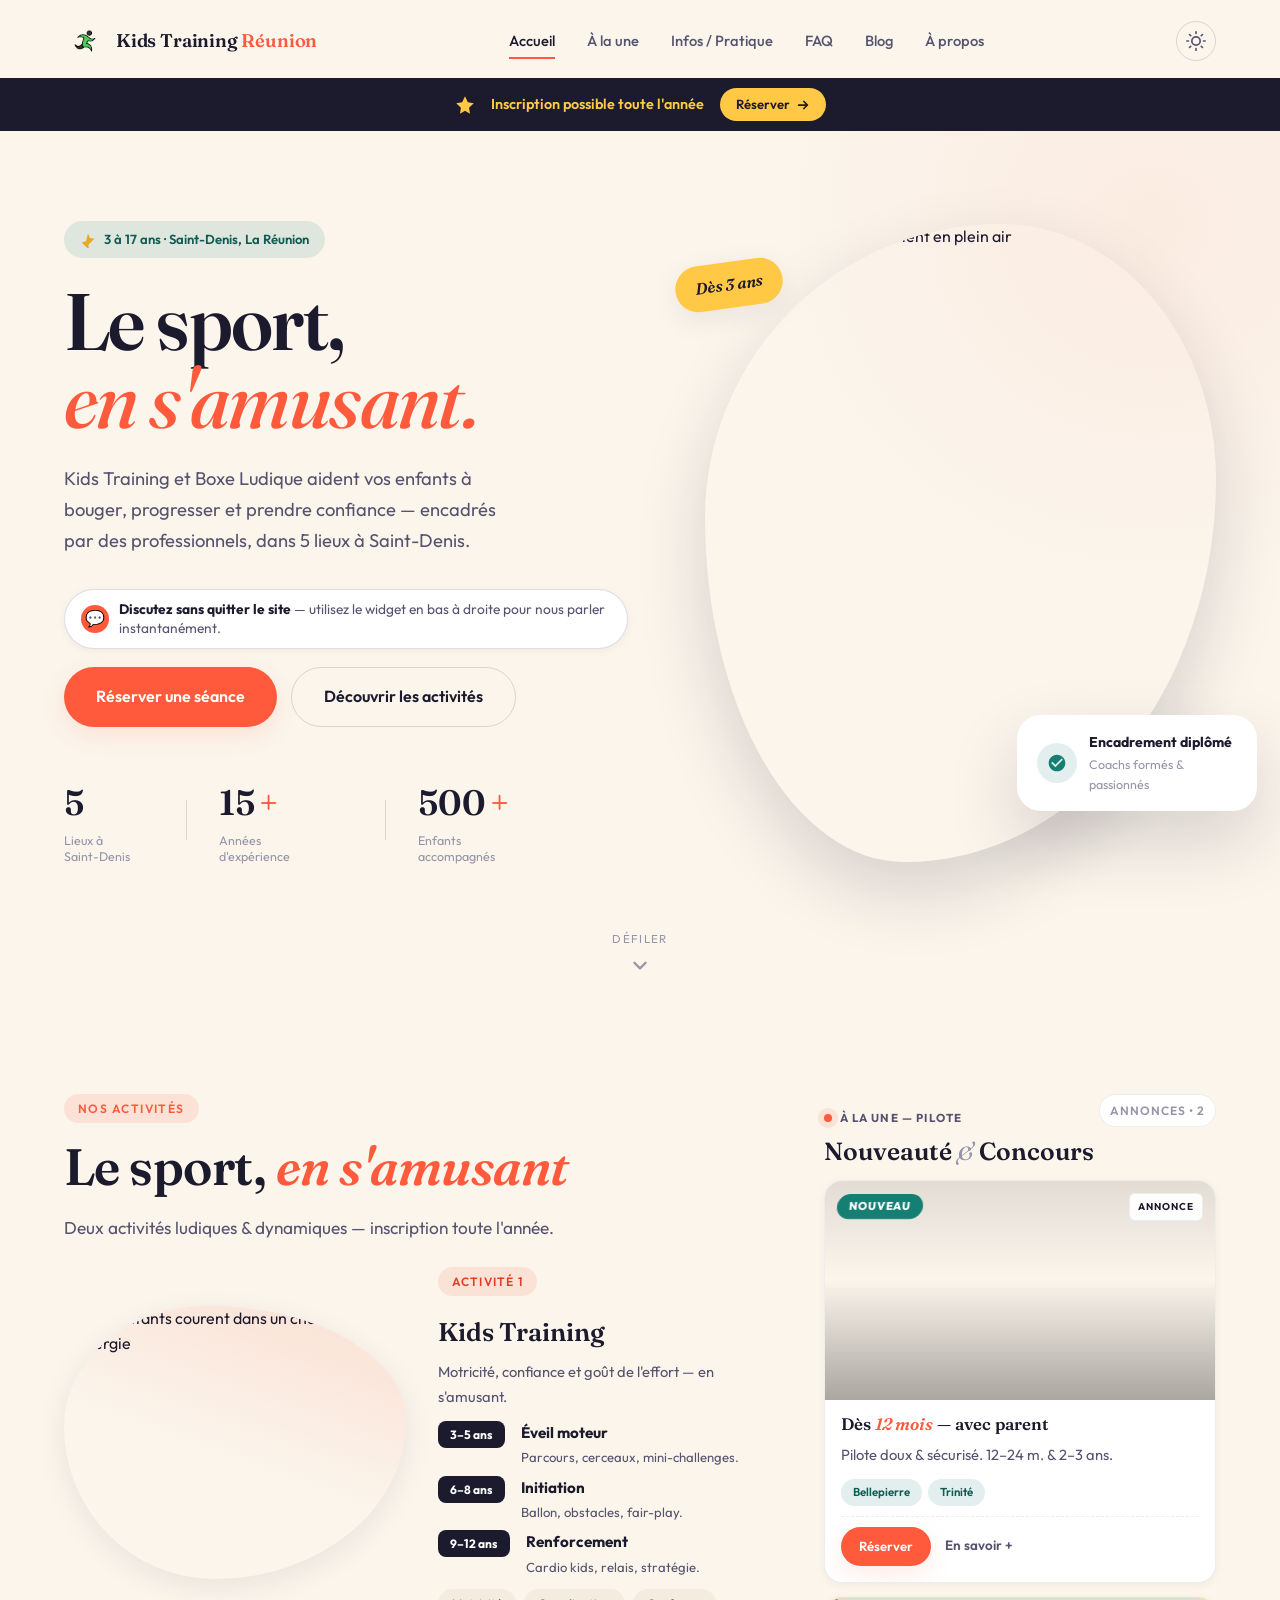
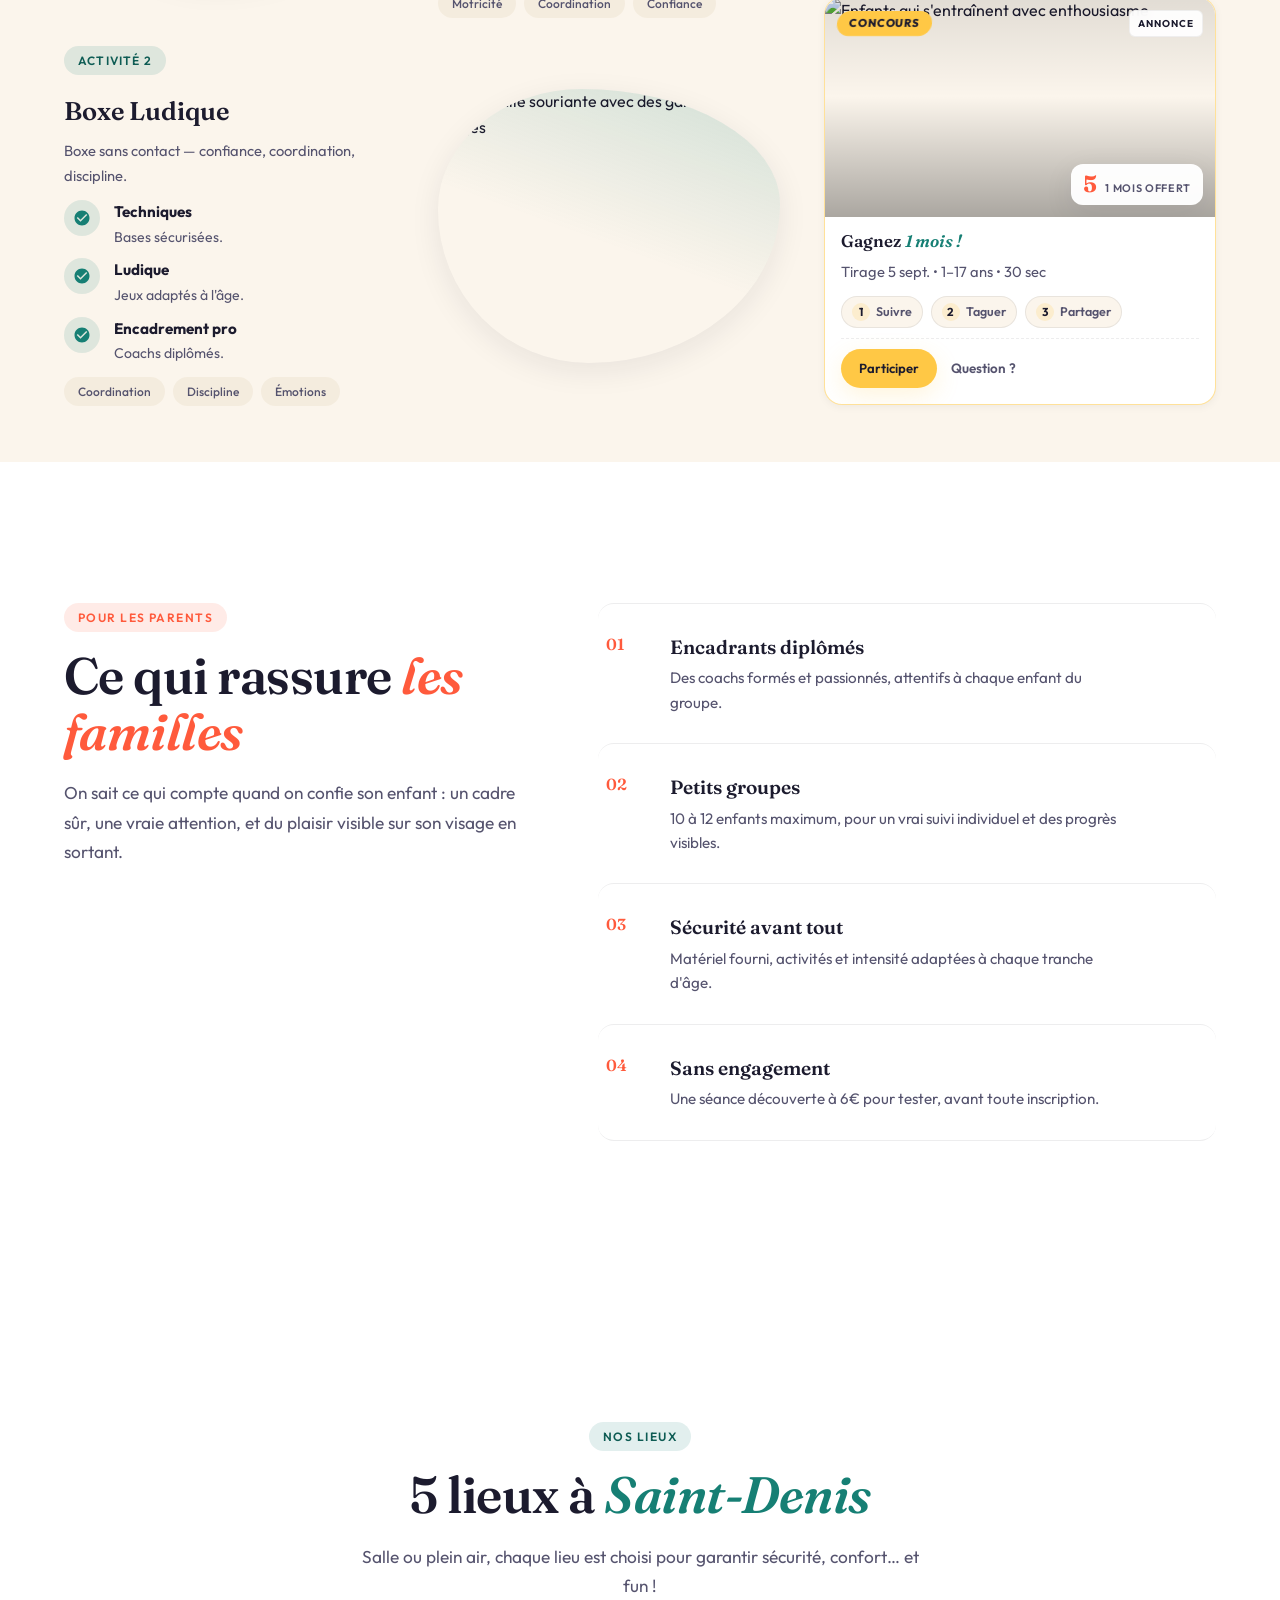
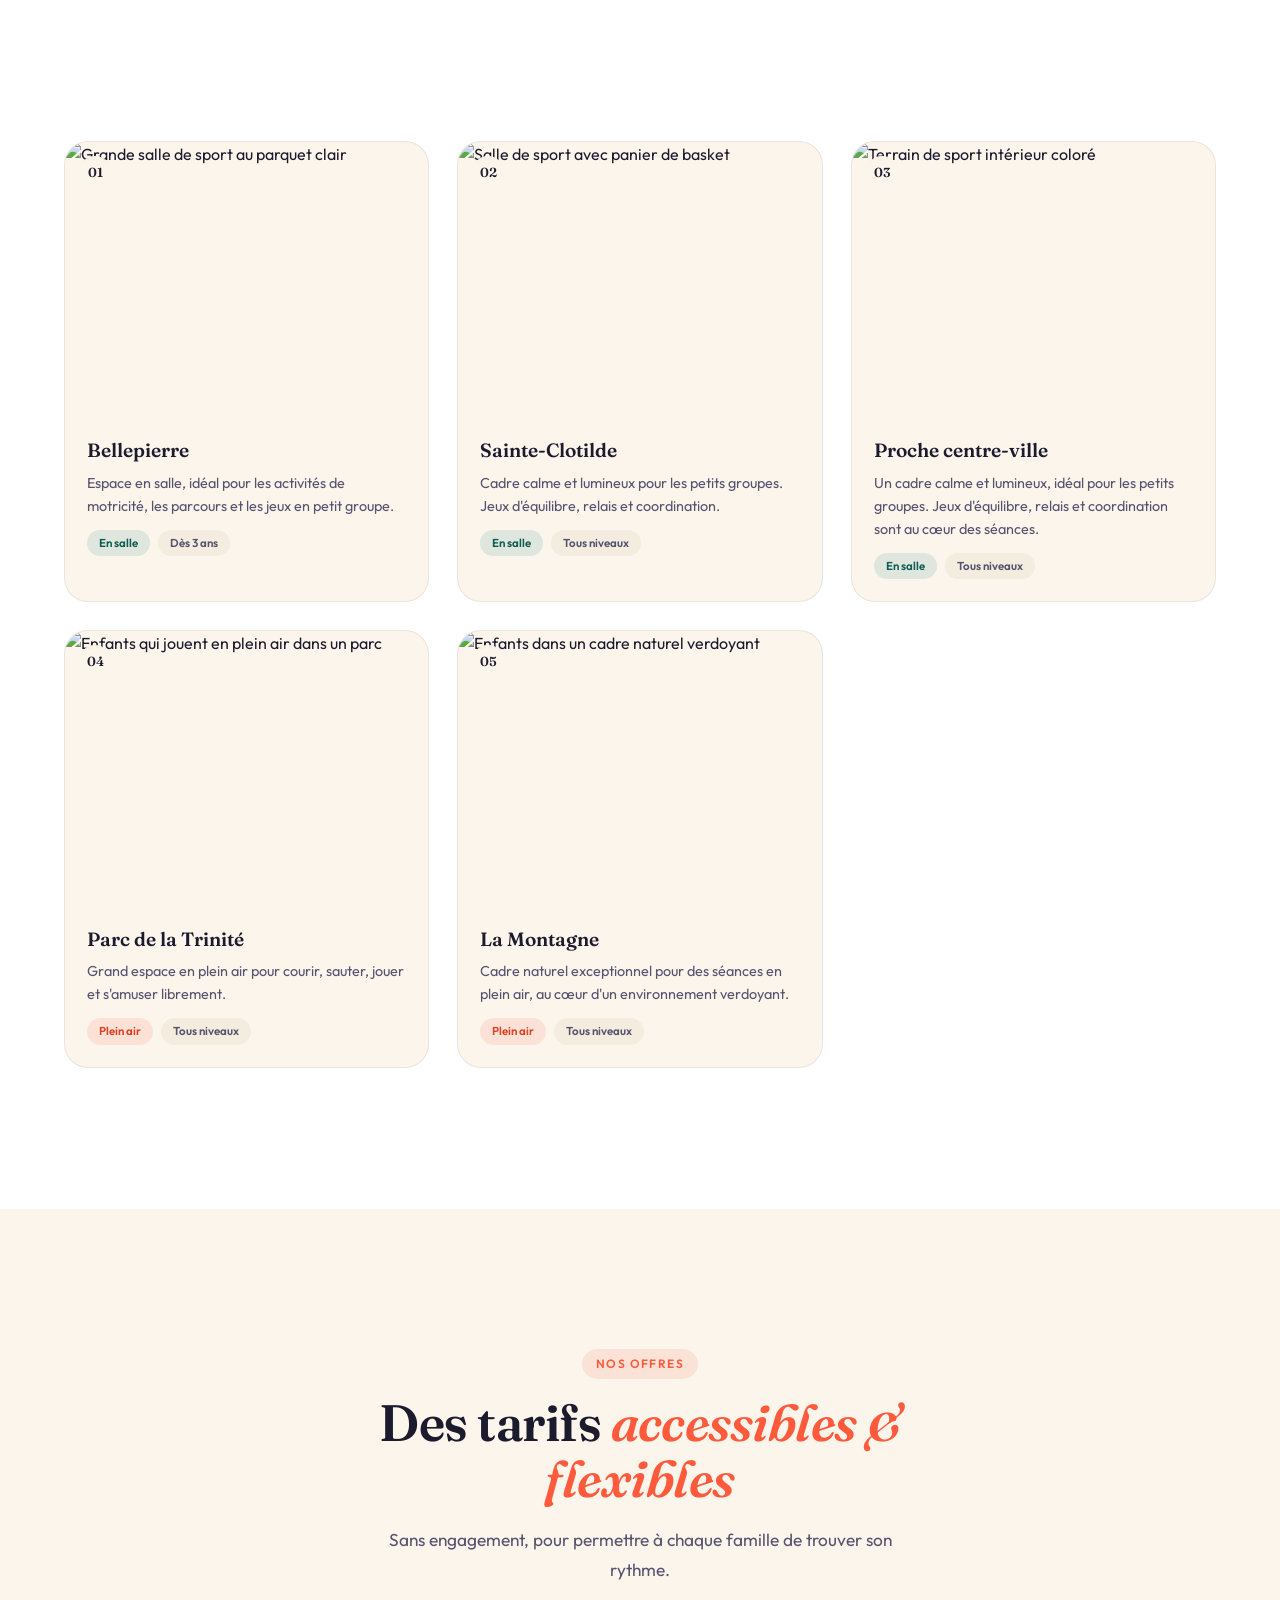
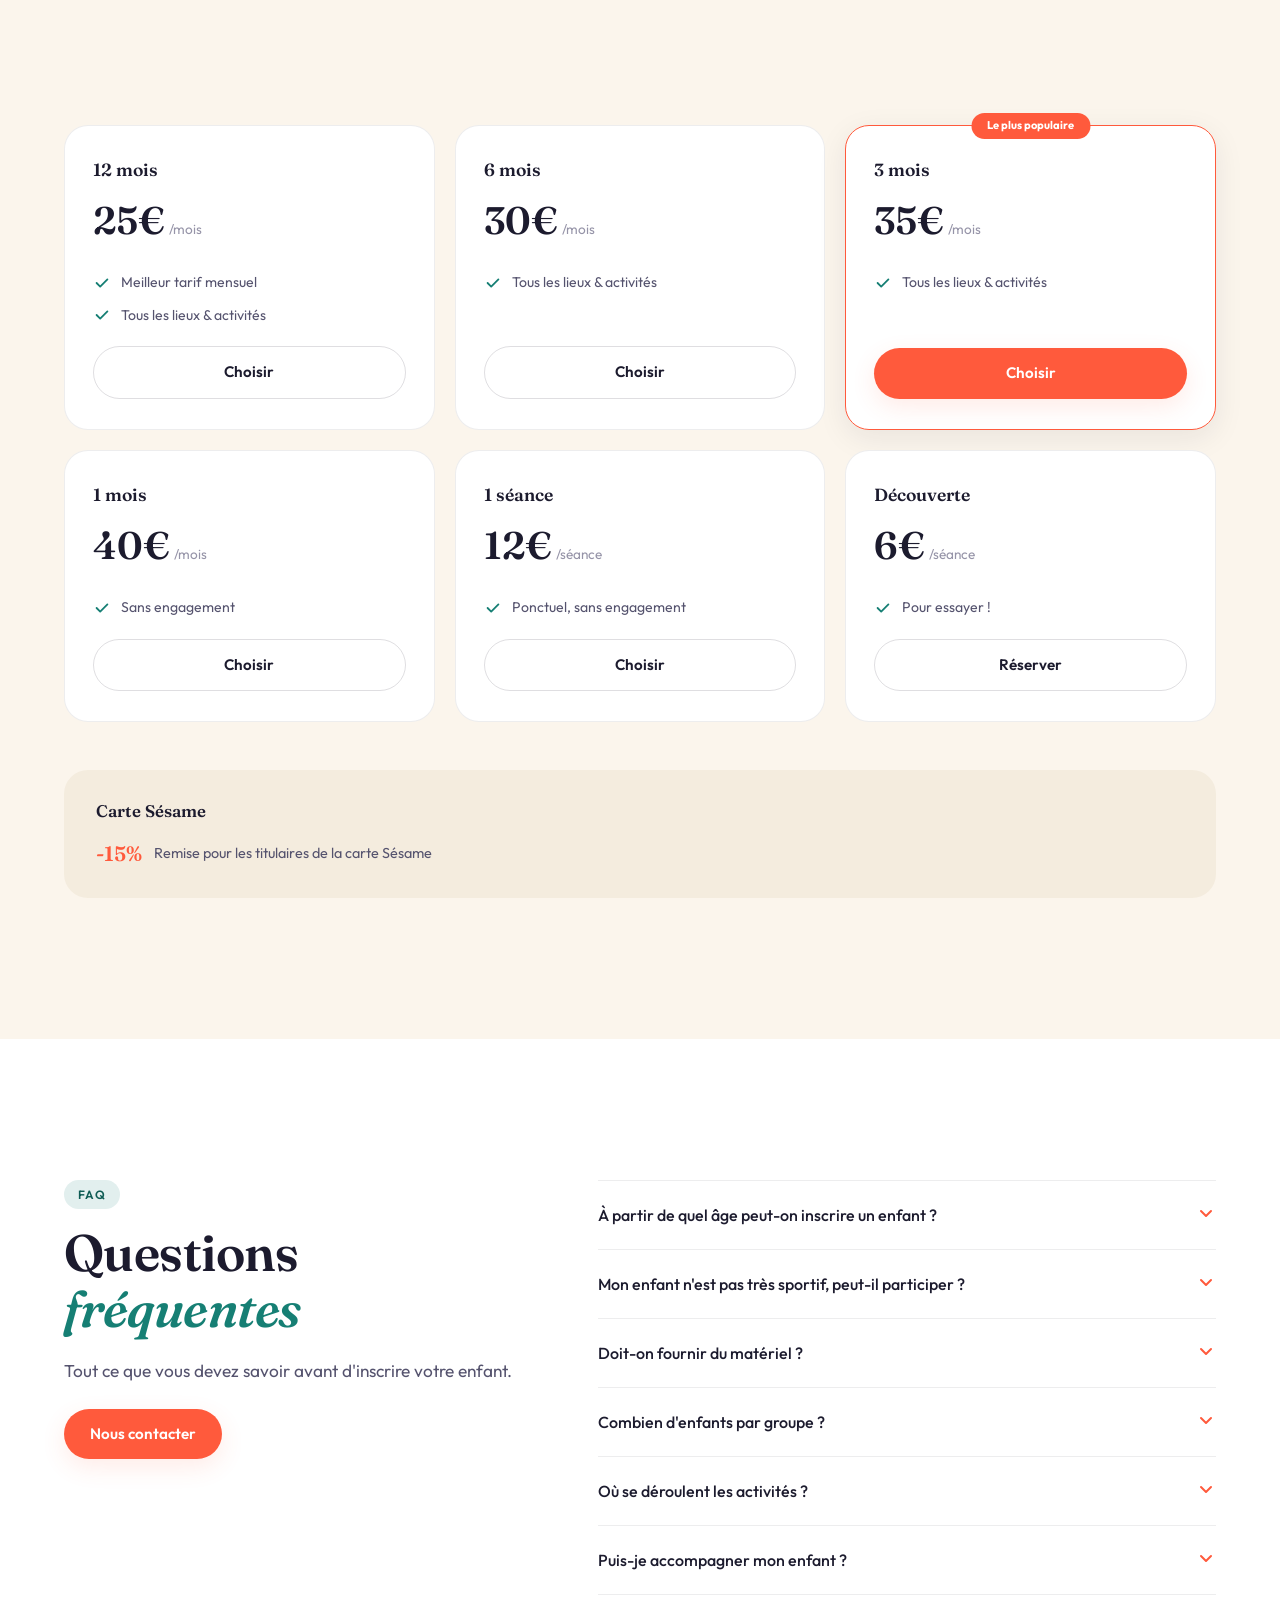
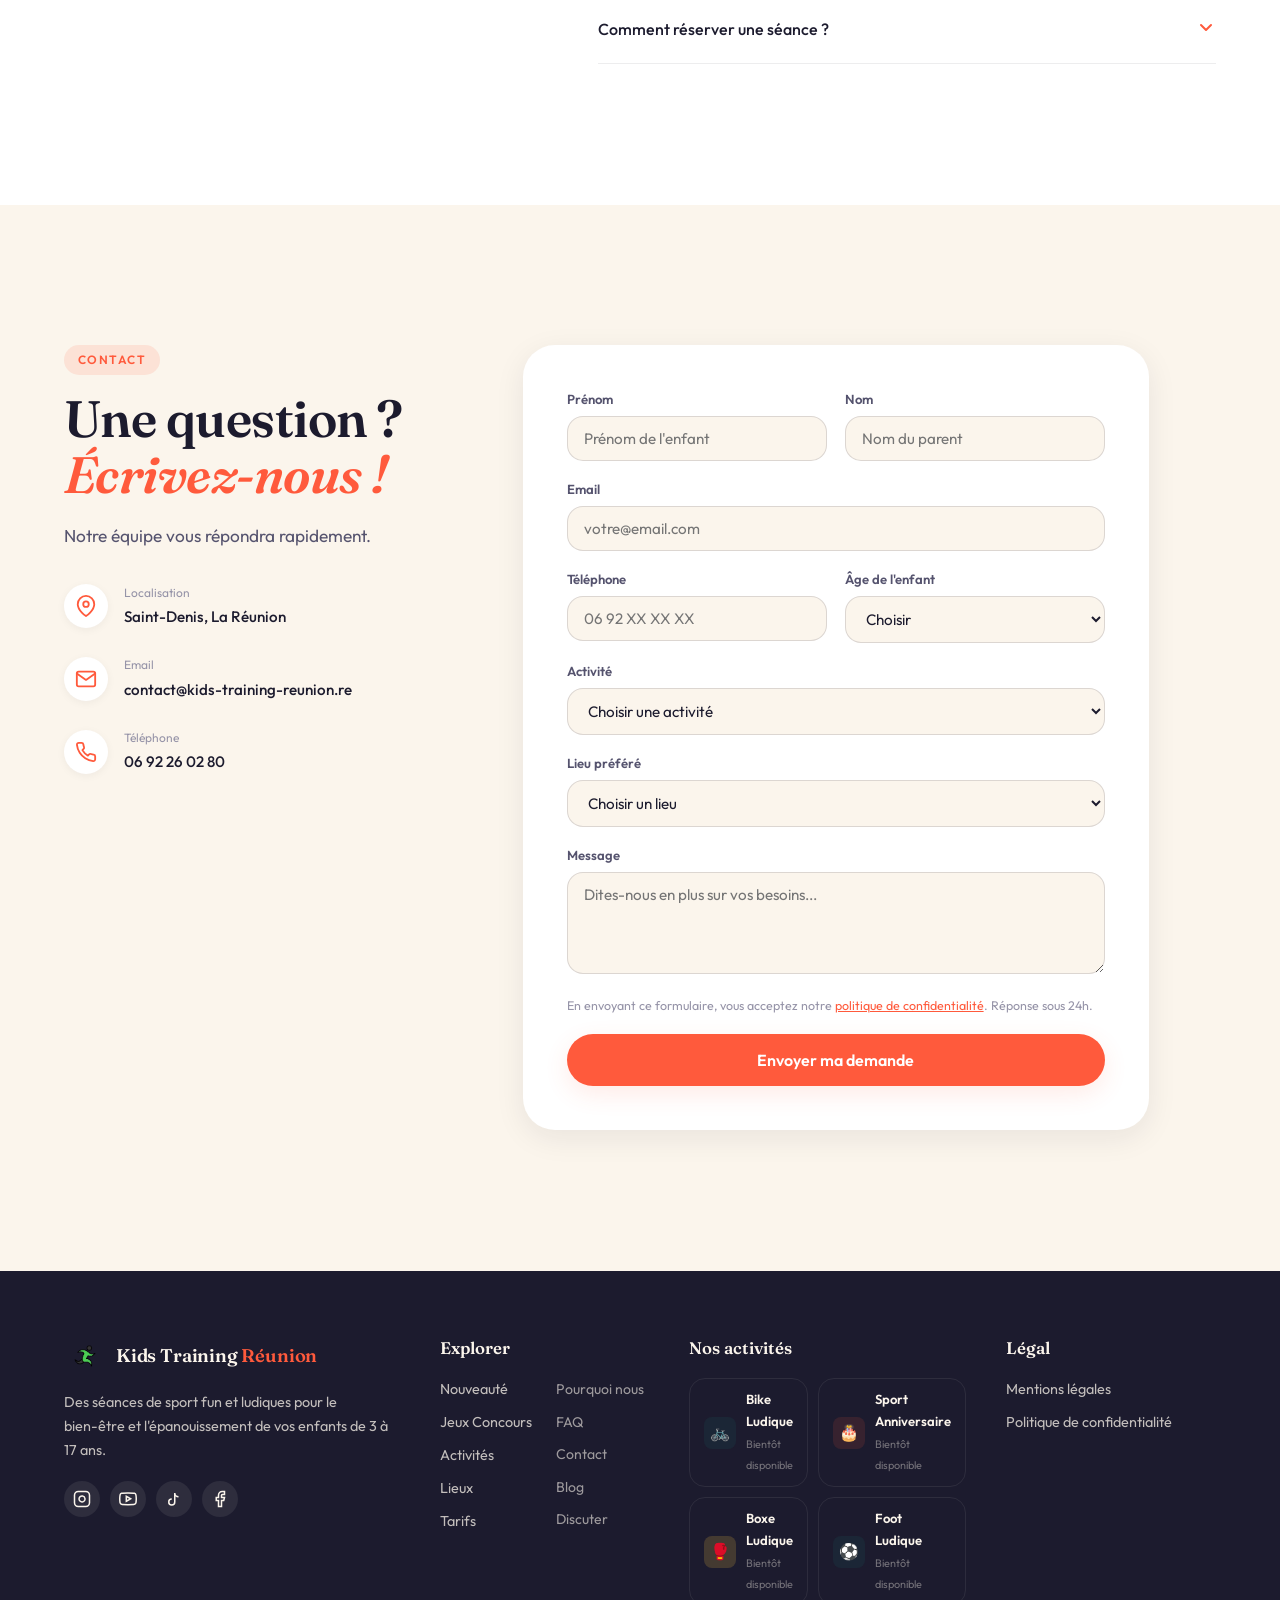
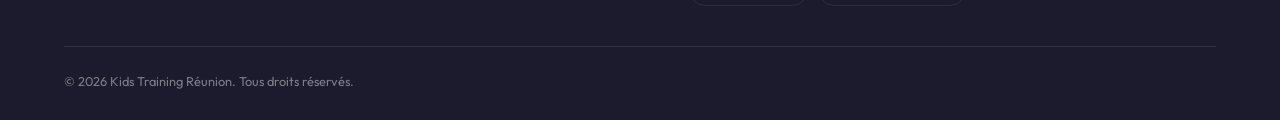
==== commit 0f9ec63a: "feat: vérification finale avant push — SEO, a11y, manifest, git ready - Fix favicons (16/32/64) + si" ====
--- a/index.html
+++ b/index.html
@@ -7,61 +7,125 @@
   <title>Kids Training Réunion — Sport & Fun pour vos enfants</title>
   <meta name="description"
     content="Kids Training et Boxe Ludique à Saint-Denis : des séances de sport encadrées et ludiques pour enfants de 3 à 17 ans, dans 5 lieux de La Réunion.">
-  <link rel="icon" type="image/x-icon" href="image/favicon.ico">
-  <link rel="icon" type="image/png" sizes="32x32" href="image/favicon-32x32.png">
-  <link rel="icon" type="image/png" sizes="16x16" href="image/favicon-16x16.png">
-  <link rel="apple-touch-icon" sizes="180x180" href="image/apple-touch-icon.png">
+  <link rel="icon" type="image/x-icon" href="image/favicon.ico?v=7" id="favicon">
+  <link rel="icon" type="image/png" sizes="16x16" href="image/favicon-16x16.png?v=7">
+  <link rel="icon" type="image/png" sizes="32x32" href="image/favicon-32x32.png?v=7">
+  <link rel="icon" type="image/png" sizes="64x64" href="image/favicon-64x64.png?v=7">
+  <link rel="apple-touch-icon" sizes="180x180" href="image/apple-touch-icon.png?v=7">
   <link rel="manifest" href="image/site.webmanifest">
+  <meta name="theme-color" content="#FF5A3C">
+  <meta property="og:title" content="Kids Training Réunion — Sport & Fun pour vos enfants">
+  <meta property="og:description" content="Kids Training et Boxe Ludique à Saint-Denis : séances ludiques 3–17 ans, 5 lieux, encadrement diplômé. Inscription toute l'année.">
+  <meta property="og:image" content="image/logo.png">
+  <meta property="og:type" content="website">
+  <meta property="og:locale" content="fr_FR">
+  <meta name="twitter:card" content="summary_large_image">
+  <link rel="canonical" href="https://kids-training-reunion.re/index.html">
   <link rel="preconnect" href="https://fonts.googleapis.com">
   <link rel="preconnect" href="https://fonts.gstatic.com" crossorigin>
   <link
     href="https://fonts.googleapis.com/css2?family=Fraunces:ital,opsz,wght@0,9..144,300;0,9..144,450;0,9..144,600;0,9..144,700;0,9..144,900;1,9..144,500;1,9..144,600&family=Outfit:wght@400;500;600;700;800&display=swap"
     rel="stylesheet">
   <link rel="stylesheet" href="styles.css">
+  <script type="application/ld+json">
+  {
+    "@context": "https://schema.org",
+    "@type": "SportsActivityLocation",
+    "name": "Kids Training Réunion",
+    "description": "Séances de sport ludiques pour enfants 3–17 ans à Saint-Denis, La Réunion — 5 lieux, encadrement diplômé BPJEPS.",
+    "address": {
+      "@type": "PostalAddress",
+      "streetAddress": "35 chemin du Père Raimbault, La Montagne",
+      "addressLocality": "Saint-Denis",
+      "postalCode": "97417",
+      "addressRegion": "La Réunion",
+      "addressCountry": "FR"
+    },
+    "telephone": "+262692260280",
+    "email": "contact@kids-training-reunion.re",
+    "url": "https://kids-training-reunion.re/",
+    "priceRange": "6€ - 40€",
+    "openingHours": "Mo-Sa",
+    "sameAs": [
+      "https://www.instagram.com/kids_training_reunion/",
+      "https://www.facebook.com/profile.php?id=100055377537172"
+    ]
+  }
+  </script>
+  <script>
+    (function() {
+      var theme = localStorage.getItem('theme') || 'light';
+      document.documentElement.setAttribute('data-theme', theme);
+      var fav = document.getElementById('favicon');
+      if(fav) fav.href = 'image/favicon.ico?v=7';
+    })();
+  </script>
 </head>
 
 <body>
 
+  <!-- PRELOADER -->
+  <div class="preloader" id="preloader">
+    <div class="preloader-content">
+      <svg width="52" height="52" viewBox="0 0 48 48" fill="none">
+        <circle cx="24" cy="24" r="20" stroke="var(--coral)" stroke-width="3" opacity="0.20" />
+        <circle cx="24" cy="24" r="20" stroke="var(--coral)" stroke-width="3" stroke-dasharray="120" stroke-dashoffset="120" stroke-linecap="round" />
+      </svg>
+      <div class="preloader-text">Kids Training<span> Réunion</span></div>
+    </div>
+  </div>
+
+  <!-- TOAST -->
+  <div class="toast" id="toast" role="alert">
+    <span id="toastIcon">✓</span>
+    <span id="toastMessage">Message envoyé !</span>
+  </div>
+
   <!-- NAV -->
-  <nav class="nav" id="nav">
+  <nav class="nav" id="nav" role="navigation" aria-label="Navigation principale">
     <div class="nav-container">
-      <a href="#" class="logo">
+      <a href="index.html" class="logo">
         <img class="logo-img" src="image/logo.png" alt="Kids Training Réunion" width="42" height="42">
         <span class="logo-text">Kids Training<span class="logo-accent"> Réunion</span></span>
       </a>
       <div class="nav-links" id="navLinks">
-        <a href="#activites" class="nav-link">Activités</a>
-        <a href="#confiance" class="nav-link">Pourquoi nous</a>
-        <a href="#lieux" class="nav-link">Lieux</a>
-        <a href="#tarifs" class="nav-link">Tarifs</a>
-        <a href="#faq" class="nav-link">FAQ</a>
-      </div>
-      <a href="#contact" class="btn btn-primary nav-cta">
-        <span>Réserver</span>
-        <svg width="16" height="16" viewBox="0 0 16 16" fill="none">
-          <path d="M3 8h10M9 4l4 4-4 4" stroke="currentColor" stroke-width="2" stroke-linecap="round"
-            stroke-linejoin="round" />
-        </svg>
-      </a>
-      <button class="nav-toggle" id="navToggle" aria-label="Menu">
+        <a href="index.html" class="nav-link">Accueil</a>
+        <a href="index.html#nouveautes" class="nav-link">À la une</a>
+        <a href="index.html#lieux" class="nav-link">Infos / Pratique</a>
+        <a href="index.html#faq" class="nav-link">FAQ</a>
+        <a href="blog.html" class="nav-link">Blog</a>
+        <a href="apropos.html" class="nav-link">À propos</a>
+      </div>
+      <div class="nav-actions">
+        <button class="theme-toggle" id="themeToggle" aria-label="Changer de thème">
+          <svg class="icon-sun" width="20" height="20" viewBox="0 0 24 24" fill="none" stroke="currentColor" stroke-width="2" stroke-linecap="round" stroke-linejoin="round">
+            <circle cx="12" cy="12" r="5"/><path d="M12 1v2M12 21v2M4.22 4.22l1.42 1.42M18.36 18.36l1.42 1.42M1 12h2M21 12h2M4.22 19.78l1.42-1.42M18.36 5.64l1.42-1.42"/>
+          </svg>
+          <svg class="icon-moon" width="20" height="20" viewBox="0 0 24 24" fill="none" stroke="currentColor" stroke-width="2" stroke-linecap="round" stroke-linejoin="round">
+            <path d="M21 12.79A9 9 0 1 1 11.21 3 7 7 0 0 0 21 12.79z"/>
+          </svg>
+        </button>
+      </div>
+      <button class="nav-toggle" id="navToggle" aria-label="Menu" aria-expanded="false" aria-controls="mobileMenu">
         <span></span><span></span><span></span>
       </button>
     </div>
   </nav>
 
-  <div class="mobile-menu" id="mobileMenu">
+  <div class="mobile-menu" id="mobileMenu" role="dialog" aria-modal="true" aria-label="Menu mobile">
     <div class="mobile-menu-bg">
       <svg viewBox="0 0 100 100" preserveAspectRatio="none">
         <path class="menu-wave" d="M0,0 Q50,20 100,0 L100,100 Q50,80 0,100 Z" fill="var(--coral)" />
       </svg>
     </div>
     <div class="mobile-menu-links">
-      <a href="#activites" class="mobile-link">Activités</a>
-      <a href="#confiance" class="mobile-link">Pourquoi nous</a>
-      <a href="#lieux" class="mobile-link">Lieux</a>
-      <a href="#tarifs" class="mobile-link">Tarifs</a>
-      <a href="#faq" class="mobile-link">FAQ</a>
-      <a href="#contact" class="mobile-link">Contact</a>
+      <a href="index.html" class="mobile-link">Accueil</a>
+      <a href="index.html#nouveautes" class="mobile-link">À la une</a>
+      <a href="index.html#lieux" class="mobile-link">Infos / Pratique</a>
+      <a href="index.html#faq" class="mobile-link">FAQ</a>
+      <a href="blog.html" class="mobile-link">Blog</a>
+      <a href="apropos.html" class="mobile-link">À propos</a>
+      <a href="chat.html" class="mobile-link mobile-link--secondary">Discuter sans quitter le site</a>
     </div>
   </div>
 
@@ -95,6 +159,10 @@
         </h1>
         <p class="hero-desc">Kids Training et Boxe Ludique aident vos enfants à bouger, progresser et prendre confiance
           — encadrés par des professionnels, dans 5 lieux à Saint-Denis.</p>
+        <div class="hero-discuss-hint">
+          <span class="hero-discuss-icon">💬</span>
+          <span class="hero-discuss-text"><strong>Discutez sans quitter le site</strong> — utilisez le widget en bas à droite pour nous parler instantanément.</span>
+        </div>
         <div class="hero-cta-group">
           <a href="#contact" class="btn btn-primary btn-lg"><span>Réserver une séance</span></a>
           <a href="#activites" class="btn btn-ghost btn-lg"><span>Découvrir les activités</span></a>
@@ -129,41 +197,157 @@
         </div>
       </div>
     </div>
+      <div class="scroll-indicator" aria-hidden="true">
+        <span>Défiler</span>
+        <svg width="18" height="18" viewBox="0 0 16 16" fill="none">
+          <path d="M3 6l5 5 5-5" stroke="currentColor" stroke-width="2" stroke-linecap="round" stroke-linejoin="round" />
+        </svg>
+      </div>
   </section>
 
+  <!-- ÉCRAN 1 — ACTIVITÉ + À LA UNE ENSEMBLE (même écran) -->
+  <section class="first-screen" id="activites" aria-labelledby="activites-title">
+    <div class="container">
+      <div class="first-screen-grid">
+        <!-- COLONNE GAUCHE — ACTIVITÉS EN PREMIER -->
+        <div class="first-screen-main">
+          <div class="section-header section-header--left reveal">
+            <span class="section-tag">Nos Activités</span>
+            <h2 class="section-title" id="activites-title">Le sport, <span class="text-gradient">en s'amusant</span></h2>
+            <p class="section-desc">Deux activités ludiques & dynamiques — inscription toute l'année.</p>
+          </div>
+
+          <div class="activity-row activity-row--compact reveal">
+            <div class="activity-media">
+              <img src="https://images.unsplash.com/photo-1451481454041-104482d8e284?auto=format&fit=crop&w=800&q=80" alt="Trois enfants courent dans un champ, pleins d'énergie" loading="lazy">
+            </div>
+            <div class="activity-copy">
+              <div class="activity-badge">Activité 1</div>
+              <h3>Kids Training</h3>
+              <p class="activity-desc">Motricité, confiance et goût de l'effort — en s'amusant.</p>
+              <div class="age-groups age-groups--compact">
+                <div class="age-group"><div class="age-badge">3–5 ans</div><div><strong>Éveil moteur</strong><p>Parcours, cerceaux, mini-challenges.</p></div></div>
+                <div class="age-group"><div class="age-badge">6–8 ans</div><div><strong>Initiation</strong><p>Ballon, obstacles, fair-play.</p></div></div>
+                <div class="age-group"><div class="age-badge">9–12 ans</div><div><strong>Renforcement</strong><p>Cardio kids, relais, stratégie.</p></div></div>
+              </div>
+              <div class="activity-tags"><span class="tag">Motricité</span><span class="tag">Coordination</span><span class="tag">Confiance</span></div>
+            </div>
+          </div>
+
+          <div class="activity-row activity-row--compact activity-row--reverse reveal reveal-delay-1">
+            <div class="activity-media activity-media--teal">
+              <img src="https://images.unsplash.com/photo-1641023737468-367e606961c7?auto=format&fit=crop&w=800&q=80" alt="Jeune fille souriante avec des gants de boxe rouges" loading="lazy">
+            </div>
+            <div class="activity-copy">
+              <div class="activity-badge activity-badge--teal">Activité 2</div>
+              <h3>Boxe Ludique</h3>
+              <p class="activity-desc">Boxe sans contact — confiance, coordination, discipline.</p>
+              <div class="boxe-features boxe-features--compact">
+                <div class="boxe-feature"><div class="boxe-feature-icon"><svg width="18" height="18" viewBox="0 0 24 24" fill="none"><path d="M12 2C6.48 2 2 6.48 2 12s4.48 10 10 10 10-4.48 10-10S17.52 2 12 2zm-2 15l-5-5 1.41-1.41L10 14.17l7.59-7.59L19 8l-9 9z" fill="currentColor"/></svg></div><div><strong>Techniques</strong><p>Bases sécurisées.</p></div></div>
+                <div class="boxe-feature"><div class="boxe-feature-icon"><svg width="18" height="18" viewBox="0 0 24 24" fill="none"><path d="M12 2C6.48 2 2 6.48 2 12s4.48 10 10 10 10-4.48 10-10S17.52 2 12 2zm-2 15l-5-5 1.41-1.41L10 14.17l7.59-7.59L19 8l-9 9z" fill="currentColor"/></svg></div><div><strong>Ludique</strong><p>Jeux adaptés à l'âge.</p></div></div>
+                <div class="boxe-feature"><div class="boxe-feature-icon"><svg width="18" height="18" viewBox="0 0 24 24" fill="none"><path d="M12 2C6.48 2 2 6.48 2 12s4.48 10 10 10 10-4.48 10-10S17.52 2 12 2zm-2 15l-5-5 1.41-1.41L10 14.17l7.59-7.59L19 8l-9 9z" fill="currentColor"/></svg></div><div><strong>Encadrement pro</strong><p>Coachs diplômés.</p></div></div>
+              </div>
+              <div class="activity-tags"><span class="tag">Coordination</span><span class="tag">Discipline</span><span class="tag">Émotions</span></div>
+            </div>
+          </div>
+        </div>
+
+        <!-- COLONNE DROITE — À LA UNE (ads) collée au même écran -->
+        <aside class="first-screen-side" aria-labelledby="pilot-ads-title">
+          <div class="ads-header ads-header--side reveal">
+            <span class="ads-kicker"><span class="ads-dot"></span> À la une — Pilote</span>
+            <span class="ads-header-hint">Annonces • 2</span>
+          </div>
+          <h2 class="ads-title ads-title--side reveal" id="pilot-ads-title">Nouveauté <span>&</span> Concours</h2>
+
+          <div class="ads-stack">
+            <article id="nouveautes" class="ad-card ad-card--nouveau reveal">
+              <div class="ad-media">
+                <img src="https://images.unsplash.com/photo-1503454537195-1dcabb73ffb9?auto=format&fit=crop&w=600&q=80" alt="Bébé joyeux en activité sportive" loading="lazy" onerror="this.src='https://images.unsplash.com/photo-1516627145497-ae6968895b74?auto=format&fit=crop&w=600&q=80'">
+                <div class="ad-media-top">
+                  <span class="ad-badge ad-badge--teal">Nouveau</span>
+                  <span class="ad-label">Annonce</span>
+                </div>
+              </div>
+              <div class="ad-body">
+                <h3 class="ad-title">Dès <span>12 mois</span> — avec parent</h3>
+                <p class="ad-desc">Pilote doux & sécurisé. 12–24 m. & 2–3 ans.</p>
+                <div class="ad-meta">
+                  <span class="location-tag">Bellepierre</span>
+                  <span class="location-tag">Trinité</span>
+                </div>
+                <div class="ad-cta">
+                  <a href="#contact" class="btn btn-primary btn-sm"><span>Réserver</span></a>
+                  <a href="#activites" class="ad-link">En savoir +</a>
+                </div>
+              </div>
+            </article>
+
+            <article id="concours" class="ad-card ad-card--concours reveal reveal-delay-1">
+              <div class="ad-media">
+                <img src="https://images.unsplash.com/photo-1541534741688-6078c6bfb5c5?auto=format&fit=crop&w=600&q=80" alt="Enfants qui s'entraînent avec enthousiasme" loading="lazy">
+                <div class="ad-media-top">
+                  <span class="ad-badge ad-badge--sun">Concours</span>
+                  <span class="ad-label">Annonce</span>
+                </div>
+                <div class="ad-prize">
+                  <span class="ad-prize-num">5</span>
+                  <span class="ad-prize-label">1 mois offert</span>
+                </div>
+              </div>
+              <div class="ad-body">
+                <h3 class="ad-title">Gagnez <span>1 mois !</span></h3>
+                <p class="ad-desc">Tirage 5 sept. • 1–17 ans • 30 sec</p>
+                <div class="ad-steps">
+                  <span class="ad-step"><em>1</em> Suivre</span>
+                  <span class="ad-step"><em>2</em> Taguer</span>
+                  <span class="ad-step"><em>3</em> Partager</span>
+                </div>
+                <div class="ad-cta">
+                  <a href="https://www.instagram.com/kids_training_reunion/" target="_blank" rel="noopener" class="btn btn-primary btn-sm btn--sun"><span>Participer</span></a>
+                  <a href="#contact" class="ad-link">Question ?</a>
+                </div>
+              </div>
+            </article>
+          </div>
+        </aside>
+      </div>
+    </div>
+  </section>
+
   <!-- POURQUOI NOUS / CONFIANCE PARENTS -->
-  <section class="trust" id="confiance">
+  <section class="trust" id="confiance" aria-labelledby="confiance-title">
     <div class="container">
       <div class="trust-grid">
-        <div class="trust-intro">
+        <div class="trust-intro reveal">
           <span class="section-tag">Pour les parents</span>
-          <h2 class="section-title">Ce qui rassure <span class="text-gradient">les familles</span></h2>
+          <h2 class="section-title" id="confiance-title">Ce qui rassure <span class="text-gradient">les familles</span></h2>
           <p class="section-desc">On sait ce qui compte quand on confie son enfant : un cadre sûr, une vraie attention,
             et du plaisir visible sur son visage en sortant.</p>
         </div>
         <div class="trust-list">
-          <div class="trust-item">
+          <div class="trust-item reveal reveal-delay-1">
             <span class="trust-num">01</span>
             <div>
               <h3>Encadrants diplômés</h3>
               <p>Des coachs formés et passionnés, attentifs à chaque enfant du groupe.</p>
             </div>
           </div>
-          <div class="trust-item">
+          <div class="trust-item reveal reveal-delay-2">
             <span class="trust-num">02</span>
             <div>
               <h3>Petits groupes</h3>
               <p>10 à 12 enfants maximum, pour un vrai suivi individuel et des progrès visibles.</p>
             </div>
           </div>
-          <div class="trust-item">
+          <div class="trust-item reveal reveal-delay-3">
             <span class="trust-num">03</span>
             <div>
               <h3>Sécurité avant tout</h3>
               <p>Matériel fourni, activités et intensité adaptées à chaque tranche d'âge.</p>
             </div>
           </div>
-          <div class="trust-item">
+          <div class="trust-item reveal reveal-delay-4">
             <span class="trust-num">04</span>
             <div>
               <h3>Sans engagement</h3>
@@ -175,116 +359,16 @@
     </div>
   </section>
 
-  <!-- ACTIVITÉS -->
-  <section class="activities" id="activites">
+  <!-- LIEUX -->
+  <section class="locations" id="lieux" aria-labelledby="lieux-title">
     <div class="container">
-      <div class="section-header">
-        <span class="section-tag">Nos Activités</span>
-        <h2 class="section-title">Deux activités <span class="text-gradient">ludiques &amp; dynamiques</span></h2>
-        <p class="section-desc">Bouger, jouer, grandir avec plaisir ! Inscription possible toute l'année.</p>
-      </div>
-
-      <!-- Kids Training -->
-      <div class="activity-row">
-        <div class="activity-media">
-          <img src="https://images.unsplash.com/photo-1451481454041-104482d8e284?auto=format&fit=crop&w=1200&q=80"
-            alt="Trois enfants courent dans un champ, pleins d'énergie" loading="lazy">
-        </div>
-        <div class="activity-copy">
-          <div class="activity-badge">Activité 1</div>
-          <h3>Kids Training</h3>
-          <p class="activity-desc">Chaque séance est conçue pour que les enfants développent leurs capacités motrices,
-            leur confiance en eux et le goût de l'effort, tout en s'amusant.</p>
-          <div class="age-groups">
-            <div class="age-group">
-              <div class="age-badge">3–5 ans</div>
-              <div><strong>Éveil moteur</strong>
-                <p>Jeux de parcours, cerceaux, plots. Mini-challenges en solo ou en binôme.</p>
-              </div>
-            </div>
-            <div class="age-group">
-              <div class="age-badge">6–8 ans</div>
-              <div><strong>Initiation sportive</strong>
-                <p>Jeux de ballon, mini-parcours d'obstacles, règles de groupe et fair-play.</p>
-              </div>
-            </div>
-            <div class="age-group">
-              <div class="age-badge">9–12 ans</div>
-              <div><strong>Renforcement ludique</strong>
-                <p>Cardio kids, circuit training adapté, relais et jeux de stratégie.</p>
-              </div>
-            </div>
-          </div>
-          <div class="activity-tags">
-            <span class="tag">Motricité</span><span class="tag">Coordination</span><span
-              class="tag">Équilibre</span><span class="tag">Confiance</span>
-          </div>
-        </div>
-      </div>
-
-      <!-- Boxe Ludique -->
-      <div class="activity-row activity-row--reverse">
-        <div class="activity-media activity-media--teal">
-          <img src="https://images.unsplash.com/photo-1641023737468-367e606961c7?auto=format&fit=crop&w=1200&q=80"
-            alt="Jeune fille souriante avec des gants de boxe rouges" loading="lazy">
-        </div>
-        <div class="activity-copy">
-          <div class="activity-badge activity-badge--teal">Activité 2</div>
-          <h3>Boxe Ludique</h3>
-          <p class="activity-desc">La boxe sans contact adaptée aux enfants. Un excellent moyen de développer la
-            confiance, la coordination et la discipline, tout en s'amusant.</p>
-          <div class="boxe-features">
-            <div class="boxe-feature">
-              <div class="boxe-feature-icon"><svg width="22" height="22" viewBox="0 0 24 24" fill="none">
-                  <path
-                    d="M12 2C6.48 2 2 6.48 2 12s4.48 10 10 10 10-4.48 10-10S17.52 2 12 2zm-2 15l-5-5 1.41-1.41L10 14.17l7.59-7.59L19 8l-9 9z"
-                    fill="currentColor" />
-                </svg></div>
-              <div><strong>Techniques de boxe</strong>
-                <p>Les bases apprises dans un cadre sécurisé et sans contact.</p>
-              </div>
-            </div>
-            <div class="boxe-feature">
-              <div class="boxe-feature-icon"><svg width="22" height="22" viewBox="0 0 24 24" fill="none">
-                  <path
-                    d="M12 2C6.48 2 2 6.48 2 12s4.48 10 10 10 10-4.48 10-10S17.52 2 12 2zm-2 15l-5-5 1.41-1.41L10 14.17l7.59-7.59L19 8l-9 9z"
-                    fill="currentColor" />
-                </svg></div>
-              <div><strong>Ludique</strong>
-                <p>Jeux et exercices adaptés à l'âge pour un apprentissage amusant.</p>
-              </div>
-            </div>
-            <div class="boxe-feature">
-              <div class="boxe-feature-icon"><svg width="22" height="22" viewBox="0 0 24 24" fill="none">
-                  <path
-                    d="M12 2C6.48 2 2 6.48 2 12s4.48 10 10 10 10-4.48 10-10S17.52 2 12 2zm-2 15l-5-5 1.41-1.41L10 14.17l7.59-7.59L19 8l-9 9z"
-                    fill="currentColor" />
-                </svg></div>
-              <div><strong>Encadrement pro</strong>
-                <p>Cours encadrés par des professionnels de la boxe.</p>
-              </div>
-            </div>
-          </div>
-          <div class="activity-tags">
-            <span class="tag">Coordination</span><span class="tag">Confiance</span><span
-              class="tag">Discipline</span><span class="tag">Émotions</span>
-          </div>
-        </div>
-      </div>
-
-    </div>
-  </section>
-
-  <!-- LIEUX -->
-  <section class="locations" id="lieux">
-    <div class="container">
-      <div class="section-header">
-        <span class="section-tag">Nos Lieux</span>
-        <h2 class="section-title">5 lieux à <span class="text-gradient">Saint-Denis</span></h2>
+      <div class="section-header reveal">
+        <span class="section-tag section-tag--teal">Nos Lieux</span>
+        <h2 class="section-title" id="lieux-title">5 lieux à <span class="text-gradient--teal">Saint-Denis</span></h2>
         <p class="section-desc">Salle ou plein air, chaque lieu est choisi pour garantir sécurité, confort… et fun !</p>
       </div>
       <div class="locations-grid">
-        <div class="location-card">
+        <div class="location-card reveal reveal-delay-1">
           <div class="location-photo"><img
               src="https://images.unsplash.com/photo-1701272873248-ee041b51b02b?auto=format&fit=crop&w=800&q=80"
               alt="Grande salle de sport au parquet clair" loading="lazy"><span class="location-number">01</span></div>
@@ -295,7 +379,7 @@
                 ans</span></div>
           </div>
         </div>
-        <div class="location-card">
+        <div class="location-card reveal reveal-delay-2">
           <div class="location-photo"><img
               src="https://images.unsplash.com/photo-1648924413770-9c650ee3c033?auto=format&fit=crop&w=800&q=80"
               alt="Salle de sport avec panier de basket" loading="lazy"><span class="location-number">02</span></div>
@@ -306,7 +390,7 @@
                 niveaux</span></div>
           </div>
         </div>
-        <div class="location-card">
+        <div class="location-card reveal reveal-delay-3">
           <div class="location-photo"><img
               src="https://images.unsplash.com/photo-1641352848874-c96659e03144?auto=format&fit=crop&w=800&q=80"
               alt="Terrain de sport intérieur coloré" loading="lazy"><span class="location-number">03</span></div>
@@ -317,7 +401,7 @@
                 niveaux</span></div>
           </div>
         </div>
-        <div class="location-card">
+        <div class="location-card reveal reveal-delay-4">
           <div class="location-photo"><img
               src="https://images.unsplash.com/photo-1685549265490-29908af7486a?auto=format&fit=crop&w=800&q=80"
               alt="Enfants qui jouent en plein air dans un parc" loading="lazy"><span class="location-number">04</span>
@@ -329,7 +413,7 @@
                 class="location-age">Tous niveaux</span></div>
           </div>
         </div>
-        <div class="location-card">
+        <div class="location-card reveal reveal-delay-5">
           <div class="location-photo"><img
               src="https://images.unsplash.com/photo-1727926219091-0577bc9d3df6?auto=format&fit=crop&w=800&q=80"
               alt="Enfants dans un cadre naturel verdoyant" loading="lazy"><span class="location-number">05</span></div>
@@ -345,15 +429,15 @@
   </section>
 
   <!-- TARIFS -->
-  <section class="pricing" id="tarifs">
+  <section class="pricing" id="tarifs" aria-labelledby="tarifs-title">
     <div class="container">
-      <div class="section-header">
+      <div class="section-header reveal">
         <span class="section-tag">Nos Offres</span>
-        <h2 class="section-title">Des tarifs <span class="text-gradient">accessibles &amp; flexibles</span></h2>
+        <h2 class="section-title" id="tarifs-title">Des tarifs <span class="text-gradient">accessibles &amp; flexibles</span></h2>
         <p class="section-desc">Sans engagement, pour permettre à chaque famille de trouver son rythme.</p>
       </div>
       <div class="pricing-grid">
-        <div class="pricing-card">
+        <div class="pricing-card reveal reveal-delay-1">
           <div class="pricing-header">
             <h3>12 mois</h3>
             <div class="pricing-price"><span class="price">25€</span><span class="price-period">/mois</span></div>
@@ -369,7 +453,7 @@
               </svg><span>Tous les lieux &amp; activités</span></div>
           </div><a href="#contact" class="btn btn-outline btn-full">Choisir</a>
         </div>
-        <div class="pricing-card">
+        <div class="pricing-card reveal reveal-delay-2">
           <div class="pricing-header">
             <h3>6 mois</h3>
             <div class="pricing-price"><span class="price">30€</span><span class="price-period">/mois</span></div>
@@ -381,7 +465,7 @@
               </svg><span>Tous les lieux &amp; activités</span></div>
           </div><a href="#contact" class="btn btn-outline btn-full">Choisir</a>
         </div>
-        <div class="pricing-card pricing-popular">
+        <div class="pricing-card pricing-popular reveal reveal-delay-3">
           <div class="popular-badge">Le plus populaire</div>
           <div class="pricing-header">
             <h3>3 mois</h3>
@@ -394,7 +478,7 @@
               </svg><span>Tous les lieux &amp; activités</span></div>
           </div><a href="#contact" class="btn btn-primary btn-full">Choisir</a>
         </div>
-        <div class="pricing-card">
+        <div class="pricing-card reveal reveal-delay-4">
           <div class="pricing-header">
             <h3>1 mois</h3>
             <div class="pricing-price"><span class="price">40€</span><span class="price-period">/mois</span></div>
@@ -406,7 +490,7 @@
               </svg><span>Sans engagement</span></div>
           </div><a href="#contact" class="btn btn-outline btn-full">Choisir</a>
         </div>
-        <div class="pricing-card">
+        <div class="pricing-card reveal reveal-delay-5">
           <div class="pricing-header">
             <h3>1 séance</h3>
             <div class="pricing-price"><span class="price">12€</span><span class="price-period">/séance</span></div>
@@ -418,7 +502,7 @@
               </svg><span>Ponctuel, sans engagement</span></div>
           </div><a href="#contact" class="btn btn-outline btn-full">Choisir</a>
         </div>
-        <div class="pricing-card">
+        <div class="pricing-card reveal reveal-delay-5">
           <div class="pricing-header">
             <h3>Découverte</h3>
             <div class="pricing-price"><span class="price">6€</span><span class="price-period">/séance</span></div>
@@ -431,7 +515,7 @@
           </div><a href="#contact" class="btn btn-outline btn-full">Réserver</a>
         </div>
       </div>
-      <div class="pricing-partners">
+      <div class="pricing-partners reveal">
         <p class="partners-title">Carte Sésame</p>
         <div class="partners-grid">
           <div class="partner-item"><span class="partner-discount">-15%</span><span class="partner-name">Remise pour les
@@ -442,17 +526,17 @@
   </section>
 
   <!-- FAQ -->
-  <section class="faq" id="faq">
+  <section class="faq" id="faq" aria-labelledby="faq-title">
     <div class="container">
       <div class="faq-layout">
-        <div class="faq-header">
-          <span class="section-tag">FAQ</span>
-          <h2 class="section-title">Questions <span class="text-gradient">fréquentes</span></h2>
+        <div class="faq-header reveal">
+          <span class="section-tag section-tag--teal">FAQ</span>
+          <h2 class="section-title" id="faq-title">Questions <span class="text-gradient--teal">fréquentes</span></h2>
           <p class="section-desc">Tout ce que vous devez savoir avant d'inscrire votre enfant.</p>
           <a href="#contact" class="btn btn-primary"><span>Nous contacter</span></a>
         </div>
         <div class="faq-list">
-          <div class="faq-item"><button class="faq-question" type="button"><span>À partir de quel âge peut-on inscrire
+          <div class="faq-item reveal"><button class="faq-question" type="button"><span>À partir de quel âge peut-on inscrire
                 un enfant ?</span>
               <div class="faq-icon"><svg width="20" height="20" viewBox="0 0 20 20" fill="none">
                   <path d="M5 8l5 5 5-5" stroke="currentColor" stroke-width="2" stroke-linecap="round"
@@ -465,7 +549,7 @@
                 ans.</p>
             </div>
           </div>
-          <div class="faq-item"><button class="faq-question" type="button"><span>Mon enfant n'est pas très sportif,
+          <div class="faq-item reveal reveal-delay-1"><button class="faq-question" type="button"><span>Mon enfant n'est pas très sportif,
                 peut-il participer ?</span>
               <div class="faq-icon"><svg width="20" height="20" viewBox="0 0 20 20" fill="none">
                   <path d="M5 8l5 5 5-5" stroke="currentColor" stroke-width="2" stroke-linecap="round"
@@ -477,7 +561,7 @@
                 prendre confiance à son rythme.</p>
             </div>
           </div>
-          <div class="faq-item"><button class="faq-question" type="button"><span>Doit-on fournir du matériel ?</span>
+          <div class="faq-item reveal reveal-delay-2"><button class="faq-question" type="button"><span>Doit-on fournir du matériel ?</span>
               <div class="faq-icon"><svg width="20" height="20" viewBox="0 0 20 20" fill="none">
                   <path d="M5 8l5 5 5-5" stroke="currentColor" stroke-width="2" stroke-linecap="round"
                     stroke-linejoin="round" />
@@ -488,7 +572,7 @@
               </p>
             </div>
           </div>
-          <div class="faq-item"><button class="faq-question" type="button"><span>Combien d'enfants par groupe ?</span>
+          <div class="faq-item reveal reveal-delay-3"><button class="faq-question" type="button"><span>Combien d'enfants par groupe ?</span>
               <div class="faq-icon"><svg width="20" height="20" viewBox="0 0 20 20" fill="none">
                   <path d="M5 8l5 5 5-5" stroke="currentColor" stroke-width="2" stroke-linecap="round"
                     stroke-linejoin="round" />
@@ -498,7 +582,7 @@
               <p>Des petits groupes de 10 à 12 enfants pour un meilleur encadrement et une attention personnalisée.</p>
             </div>
           </div>
-          <div class="faq-item"><button class="faq-question" type="button"><span>Où se déroulent les activités ?</span>
+          <div class="faq-item reveal reveal-delay-4"><button class="faq-question" type="button"><span>Où se déroulent les activités ?</span>
               <div class="faq-icon"><svg width="20" height="20" viewBox="0 0 20 20" fill="none">
                   <path d="M5 8l5 5 5-5" stroke="currentColor" stroke-width="2" stroke-linecap="round"
                     stroke-linejoin="round" />
@@ -509,7 +593,7 @@
                 et La Montagne.</p>
             </div>
           </div>
-          <div class="faq-item"><button class="faq-question" type="button"><span>Puis-je accompagner mon enfant ?</span>
+          <div class="faq-item reveal reveal-delay-5"><button class="faq-question" type="button"><span>Puis-je accompagner mon enfant ?</span>
               <div class="faq-icon"><svg width="20" height="20" viewBox="0 0 20 20" fill="none">
                   <path d="M5 8l5 5 5-5" stroke="currentColor" stroke-width="2" stroke-linecap="round"
                     stroke-linejoin="round" />
@@ -520,7 +604,7 @@
                 l'autonomie et la concentration.</p>
             </div>
           </div>
-          <div class="faq-item"><button class="faq-question" type="button"><span>Comment réserver une séance ?</span>
+          <div class="faq-item reveal reveal-delay-5"><button class="faq-question" type="button"><span>Comment réserver une séance ?</span>
               <div class="faq-icon"><svg width="20" height="20" viewBox="0 0 20 20" fill="none">
                   <path d="M5 8l5 5 5-5" stroke="currentColor" stroke-width="2" stroke-linecap="round"
                     stroke-linejoin="round" />
@@ -576,19 +660,19 @@
           </div>
         </div>
         <div class="contact-form-wrapper">
-          <form class="contact-form" id="contactForm">
+          <form class="contact-form" id="contactForm" novalidate>
             <div class="form-row">
-              <div class="form-group"><label for="prenom">Prénom</label><input type="text" id="prenom" name="prenom"
-                  placeholder="Prénom de l'enfant" required></div>
-              <div class="form-group"><label for="nom">Nom</label><input type="text" id="nom" name="nom"
-                  placeholder="Nom du parent" required></div>
-            </div>
-            <div class="form-group"><label for="email">Email</label><input type="email" id="email" name="email"
-                placeholder="votre@email.com" required></div>
+              <div class="form-group"><label for="prenom">Prénom</label><input type="text" id="prenom" name="prenom" autocomplete="given-name"
+                  placeholder="Prénom de l'enfant" required aria-required="true"></div>
+              <div class="form-group"><label for="nom">Nom</label><input type="text" id="nom" name="nom" autocomplete="family-name"
+                  placeholder="Nom du parent" required aria-required="true"></div>
+            </div>
+            <div class="form-group"><label for="email">Email</label><input type="email" id="email" name="email" autocomplete="email"
+                placeholder="votre@email.com" required aria-required="true"></div>
             <div class="form-row">
-              <div class="form-group"><label for="telephone">Téléphone</label><input type="tel" id="telephone"
-                  name="telephone" placeholder="06 92 XX XX XX"></div>
-              <div class="form-group"><label for="age">Âge de l'enfant</label><select id="age" name="age" required>
+              <div class="form-group"><label for="telephone">Téléphone</label><input type="tel" id="telephone" autocomplete="tel"
+                  name="telephone" placeholder="06 92 XX XX XX" pattern="^0[0-9 ]{9,}$"></div>
+              <div class="form-group"><label for="age">Âge de l'enfant</label><select id="age" name="age" required aria-required="true">
                   <option value="">Choisir</option>
                   <option value="3-5">3 – 5 ans</option>
                   <option value="6-8">6 – 8 ans</option>
@@ -596,12 +680,12 @@
                   <option value="13-17">13 – 17 ans</option>
                 </select></div>
             </div>
-            <div class="form-group"><label for="activite">Activité</label><select id="activite" name="activite">
+            <div class="form-group"><label for="activite">Activité</label><select id="activite" name="activite" autocomplete="off">
                 <option value="">Choisir une activité</option>
                 <option value="kids-training">Kids Training</option>
                 <option value="boxe-ludique">Boxe Ludique</option>
               </select></div>
-            <div class="form-group"><label for="lieu">Lieu préféré</label><select id="lieu" name="lieu">
+            <div class="form-group"><label for="lieu">Lieu préféré</label><select id="lieu" name="lieu" autocomplete="off">
                 <option value="">Choisir un lieu</option>
                 <option value="bellepierre">Bellepierre</option>
                 <option value="sainte-clotilde">Sainte-Clotilde</option>
@@ -611,7 +695,8 @@
               </select></div>
             <div class="form-group"><label for="message">Message</label><textarea id="message" name="message" rows="4"
                 placeholder="Dites-nous en plus sur vos besoins..."></textarea></div>
-            <button type="submit" class="btn btn-primary btn-lg btn-full"><span>Envoyer ma demande</span></button>
+            <p style="font-size:0.78rem; color:var(--ink-faint); margin-top:4px;">En envoyant ce formulaire, vous acceptez notre <a href="politique-confidentialite.html" style="color:var(--coral); text-decoration:underline;">politique de confidentialité</a>. Réponse sous 24h.</p>
+            <button type="submit" id="submitBtn" class="btn btn-primary btn-lg btn-full"><span>Envoyer ma demande</span></button>
           </form>
         </div>
       </div>
@@ -623,7 +708,7 @@
     <div class="container">
       <div class="footer-grid">
         <div class="footer-brand">
-          <a href="#" class="logo">
+          <a href="index.html" class="logo">
             <img class="logo-img" src="image/logo.png" alt="Kids Training Réunion" width="42" height="42">
             <span class="logo-text">Kids Training<span class="logo-accent"> Réunion</span></span>
           </a>
@@ -657,14 +742,60 @@
           </div>
         </div>
         <div>
-          <p class="footer-title">Navigation</p>
-          <div class="footer-links"><a href="#activites">Activités</a><a href="#confiance">Pourquoi nous</a><a
-              href="#lieux">Lieux</a><a href="#tarifs">Tarifs</a><a href="#faq">FAQ</a><a href="#contact">Contact</a>
+          <p class="footer-title">Explorer</p>
+          <div class="footer-nav-compact">
+            <div class="footer-links">
+              <a href="#nouveautes">Nouveauté</a>
+              <a href="#concours">Jeux Concours</a>
+              <a href="#activites">Activités</a>
+              <a href="#lieux">Lieux</a>
+              <a href="#tarifs">Tarifs</a>
+            </div>
+            <div class="footer-links footer-links--muted">
+              <a href="#confiance">Pourquoi nous</a>
+              <a href="#faq">FAQ</a>
+              <a href="#contact">Contact</a>
+              <a href="blog.html">Blog</a>
+              <a href="chat.html">Discuter</a>
+            </div>
+          </div>
+        </div>
+        <div>
+          <p class="footer-title">Nos activités</p>
+          <div class="sites-grid">
+            <a href="https://bike-ludique-reunion.com" class="site-link" target="_blank" rel="noopener">
+              <span class="site-link-icon" style="background: var(--teal-glow); color: var(--teal);">🚲</span>
+              <span class="site-link-label">
+                <span class="site-link-name">Bike Ludique</span>
+                <span class="site-link-status">Bientôt disponible</span>
+              </span>
+            </a>
+            <a href="https://sport-anniversaire-reunion.com" class="site-link" target="_blank" rel="noopener">
+              <span class="site-link-icon" style="background: var(--coral-glow); color: var(--coral);">🎂</span>
+              <span class="site-link-label">
+                <span class="site-link-name">Sport Anniversaire</span>
+                <span class="site-link-status"><br>Bientôt disponible</span>
+              </span>
+            </a>
+            <a href="https://boxe-ludique-reunion.com" class="site-link" target="_blank" rel="noopener">
+              <span class="site-link-icon" style="background: var(--sun-glow); color: var(--sun-dark);">🥊</span>
+              <span class="site-link-label">
+                <span class="site-link-name">Boxe Ludique</span>
+                <span class="site-link-status">Bientôt disponible</span>
+              </span>
+            </a>
+            <a href="https://foot-ludique-reunion.com" class="site-link" target="_blank" rel="noopener">
+              <span class="site-link-icon" style="background: var(--teal-glow); color: var(--teal);">⚽</span>
+              <span class="site-link-label">
+                <span class="site-link-name">Foot Ludique</span>
+                <span class="site-link-status">Bientôt disponible</span>
+              </span>
+            </a>
           </div>
         </div>
         <div>
           <p class="footer-title">Légal</p>
-          <div class="footer-links"><a href="#">Mentions légales</a><a href="#">Politique de confidentialité</a></div>
+          <div class="footer-links"><a href="mentions-legales.html">Mentions légales</a><a href="politique-confidentialite.html">Politique de confidentialité</a></div>
         </div>
       </div>
       <div class="footer-bottom">
@@ -673,17 +804,71 @@
     </div>
   </footer>
 
-  <!-- CHAT BUTTON (Tawk.to — coming soon) -->
-  <button class="chat-fab" id="chatFab" aria-label="Discussion">
-    <svg width="24" height="24" viewBox="0 0 24 24" fill="none" stroke="currentColor" stroke-width="2" stroke-linecap="round" stroke-linejoin="round">
-      <path d="M21 15a2 2 0 01-2 2H7l-4 4V5a2 2 0 012-2h14a2 2 0 012 2z"/>
-    </svg>
-  </button>
-  <div class="chat-tooltip" id="chatTooltip">
-    <span>Discussion en construction !</span>
+  <!-- MODALS À LA UNE — cliquables -->
+  <div id="adModal" style="display:none; position:fixed; inset:0; z-index:2000; background:rgba(28,27,46,0.6); backdrop-filter:blur(8px); align-items:center; justify-content:center; padding:18px;">
+    <div style="background:var(--paper); border-radius:18px; max-width:680px; width:100%; max-height:90vh; overflow:auto; border:1.5px solid var(--ink); box-shadow:8px 8px 0 var(--ink); position:relative;">
+      <button id="adModalClose" aria-label="Fermer" style="position:absolute; top:14px; right:14px; width:38px; height:38px; border-radius:50%; border:1.5px solid var(--ink); background:var(--paper); cursor:pointer;">✕</button>
+      <img id="adModalImg" src="" alt="" style="width:100%; height:220px; object-fit:cover; border-bottom:1.5px solid var(--ink); display:none;">
+      <div style="padding:22px;">
+        <span id="adModalBadge" class="ad-badge ad-badge--teal"></span>
+        <h3 id="adModalTitle" style="font-family:var(--font-display); font-size:1.5rem; margin:12px 0 8px;"></h3>
+        <div id="adModalText" style="color:var(--ink-soft); line-height:1.7; font-size:0.95rem;"></div>
+        <div style="margin-top:16px; display:flex; gap:10px;">
+          <a href="#contact" class="btn btn-primary btn-sm" onclick="document.getElementById('adModal').style.display='none'"><span>Réserver</span></a>
+          <button class="btn btn-ghost btn-sm" onclick="document.getElementById('adModal').style.display='none'">Fermer</button>
+        </div>
+      </div>
+    </div>
   </div>
 
   <script src="app.js"></script>
+  <script>
+    // À la une — cartes cliquables avec textes (infos Facebook/site)
+    document.addEventListener("DOMContentLoaded", ()=>{
+      const adData = {
+        nouveautes: {
+          badge: "Nouveau • Dès 12 mois",
+          badgeClass: "ad-badge--teal",
+          img: "https://images.unsplash.com/photo-1503454537195-1dcabb73ffb9?auto=format&fit=crop&w=800&q=80",
+          title: "Dès 12 mois — avec parent • Pilote",
+          text: "<strong>Infos officielles</strong> : Kids Training Réunion accueille désormais les tout-petits <strong>dès 12 mois</strong> (source site kids-training-reunion.re & Instagram @kids_training_reunion).<br><br><strong>12–24 mois</strong> : éveil sensori-moteur, parcours doux, jeux de manipulation — <strong>toujours avec un parent</strong>.<br><strong>2–3 ans</strong> : motricité globale, autonomie, confiance.<br><br><strong>Lieux pilotes</strong> : Bellepierre (51 bd Gastonville), Centre-ville, Parc de la Trinité — salles agréées ou plein air sécurisé.<br><strong>Encadrement</strong> : éducateurs diplômés BPJEPS, groupes 8 max, matériel fourni.<br><br><em>Infos Facebook : 35 chemin du Père Raimbault, La Montagne 97417 — 0692 26 02 80 — 5 lieux à Saint-Denis.</em>"
+        },
+        concours: {
+          badge: "Concours • 5 gagnants",
+          badgeClass: "ad-badge--sun",
+          img: "https://images.unsplash.com/photo-1541534741688-6078c6bfb5c5?auto=format&fit=crop&w=800&q=80",
+          title: "Jeu Concours — 1 mois offert",
+          text: "<strong>5 gagnants tirés au sort le 5 septembre 2026</strong> (source publication Facebook Kids Training Réunion).<br><br><strong>Comment participer (30 sec) :</strong> 1) Suivre @kids_training_reunion 2) Taguer 3 personnes en commentaire 3) Partager la publication.<br><br>Ouvert <strong>1–17 ans</strong>, tous lieux. Résultats en story Instagram + DM. Valeur 40€ / gagnant. <strong>Gratuit sans obligation d'achat.</strong><br><br><em>Plus d'infos : Instagram / Facebook Kids Training Réunion — 0692 26 02 80.</em>"
+        }
+      };
+      const modal = document.getElementById("adModal");
+      const modalImg = document.getElementById("adModalImg");
+      const modalBadge = document.getElementById("adModalBadge");
+      const modalTitle = document.getElementById("adModalTitle");
+      const modalText = document.getElementById("adModalText");
+      const modalClose = document.getElementById("adModalClose");
+      function openAd(id){
+        const d = adData[id];
+        if(!d || !modal) return;
+        modalImg.src = d.img; modalImg.style.display="block";
+        modalBadge.textContent = d.badge; modalBadge.className = "ad-badge " + d.badgeClass;
+        modalTitle.textContent = d.title;
+        modalText.innerHTML = d.text;
+        modal.style.display = "flex";
+        document.body.style.overflow = "hidden";
+      }
+      document.querySelectorAll("#nouveautes, #concours").forEach(card=>{
+        card.style.cursor = "pointer";
+        card.addEventListener("click", (e)=>{
+          if(e.target.closest("a") && e.target.closest("a").href.includes("instagram")) return; // laisse instagram passer
+          openAd(card.id);
+        });
+      });
+      if(modalClose) modalClose.addEventListener("click", ()=>{ modal.style.display="none"; document.body.style.overflow=""; });
+      if(modal) modal.addEventListener("click", (e)=>{ if(e.target===modal) { modal.style.display="none"; document.body.style.overflow=""; }});
+      document.addEventListener("keydown", (e)=>{ if(e.key==="Escape" && modal.style.display==="flex"){ modal.style.display="none"; document.body.style.overflow=""; }});
+    });
+  </script>
 </body>
 
 </html>
--- a/styles.css
+++ b/styles.css
@@ -1,1670 +1,3035 @@
-/* ========================================
-   KIDS TRAINING RÉUNION — DESIGN SYSTEM
-   Editorial / Behance-style / Warm & trustworthy for parents
-   ======================================== */
-
-:root {
-  /* Ink & paper */
-  --ink: #1C1B2E;
-  --ink-soft: #55536E;
-  --ink-faint: #9694A8;
-  --cream: #FBF5EC;
-  --cream-alt: #F4ECDE;
-  --paper: #FFFFFF;
-  --border: rgba(28, 27, 46, 0.08);
-  --border-strong: rgba(28, 27, 46, 0.14);
-
-  /* Coral — primary energy accent */
-  --coral: #FF5A3C;
-  --coral-dark: #E13F22;
-  --coral-light: #FFB199;
-  --coral-glow: rgba(255, 90, 60, 0.12);
-
-  /* Teal — secondary / trust accent */
-  --teal: #167F74;
-  --teal-dark: #0E5C54;
-  --teal-light: #6FCFC3;
-  --teal-glow: rgba(22, 127, 116, 0.12);
-
-  /* Sun — small highlight only */
-  --sun: #FFC845;
-  --sun-dark: #E8A926;
-  --sun-glow: rgba(255, 200, 69, 0.18);
-
-  --shadow-sm: 0 2px 8px rgba(28, 27, 46, 0.05);
-  --shadow: 0 8px 30px rgba(28, 27, 46, 0.08);
-  --shadow-lg: 0 20px 50px rgba(28, 27, 46, 0.12);
-
-  --font-display: 'Fraunces', serif;
-  --font-ui: 'Outfit', sans-serif;
-
-  --ease-out-expo: cubic-bezier(0.16, 1, 0.3, 1);
-  --ease-in-out: cubic-bezier(0.4, 0, 0.2, 1);
-
-  --section-pad: clamp(88px, 11vw, 152px);
-  --edge: clamp(24px, 5vw, 64px);
-}
-
-*,
-*::before,
-*::after {
-  margin: 0;
-  padding: 0;
-  box-sizing: border-box;
-}
-
-html {
-  scroll-behavior: smooth;
-  font-size: 16px;
-}
-
-@media (prefers-reduced-motion: reduce) {
-  html {
-    scroll-behavior: auto;
-  }
-
-  *,
-  *::before,
-  *::after {
-    animation-duration: 0.01ms !important;
-    animation-iteration-count: 1 !important;
-    transition-duration: 0.01ms !important;
-  }
-}
-
-body {
-  font-family: var(--font-ui);
-  color: var(--ink);
-  background: var(--cream);
-  line-height: 1.6;
-  overflow-x: hidden;
-  -webkit-font-smoothing: antialiased;
-  -moz-osx-font-smoothing: grayscale;
-}
-
-a {
-  color: inherit;
-}
-
-img {
-  display: block;
-  max-width: 100%;
-}
-
-::selection {
-  background: var(--coral);
-  color: white;
-}
-
-::-webkit-scrollbar {
-  width: 8px;
-}
-
-::-webkit-scrollbar-track {
-  background: var(--cream);
-}
-
-::-webkit-scrollbar-thumb {
-  background: var(--coral-light);
-  border-radius: 4px;
-}
-
-::-webkit-scrollbar-thumb:hover {
-  background: var(--coral);
-}
-
-:focus-visible {
-  outline: 2px solid var(--coral);
-  outline-offset: 3px;
-}
-
-.container {
-  max-width: 1280px;
-  margin: 0 auto;
-  padding: 0 var(--edge);
-}
-
-/* ========================================
-   BUTTONS
-   ======================================== */
-.btn {
-  display: inline-flex;
-  align-items: center;
-  justify-content: center;
-  gap: 8px;
-  font-family: var(--font-ui);
-  font-weight: 600;
-  font-size: 0.95rem;
-  padding: 13px 26px;
-  border-radius: 100px;
-  border: none;
-  cursor: pointer;
-  text-decoration: none;
-  transition: transform 0.3s var(--ease-out-expo), box-shadow 0.3s var(--ease-out-expo), background 0.3s;
-  white-space: nowrap;
-}
-
-.btn-primary {
-  background: var(--coral);
-  color: white;
-  box-shadow: 0 8px 24px var(--coral-glow);
-}
-
-.btn-primary:hover {
-  background: var(--coral-dark);
-  transform: translateY(-2px);
-  box-shadow: 0 14px 30px rgba(255, 90, 60, 0.28);
-}
-
-.btn-primary:active {
-  transform: translateY(0);
-}
-
-.btn-ghost {
-  background: transparent;
-  color: var(--ink);
-  border: 1.5px solid var(--border-strong);
-}
-
-.btn-ghost:hover {
-  border-color: var(--ink);
-  background: var(--paper);
-}
-
-.btn-outline {
-  background: transparent;
-  color: var(--ink);
-  border: 1.5px solid var(--border-strong);
-}
-
-.btn-outline:hover {
-  border-color: var(--coral);
-  color: var(--coral);
-}
-
-.btn-lg {
-  padding: 16px 32px;
-  font-size: 1rem;
-}
-
-.btn-full {
-  width: 100%;
-}
-
-/* ========================================
-   NAV
-   ======================================== */
-.nav {
-  position: fixed;
-  top: 0;
-  left: 0;
-  right: 0;
-  z-index: 1000;
-  padding: 22px 0;
-  transition: all 0.4s var(--ease-out-expo);
-}
-
-.nav.scrolled {
-  padding: 14px 0;
-  background: rgba(251, 245, 236, 0.88);
-  backdrop-filter: blur(14px);
-  box-shadow: 0 1px 0 var(--border);
-}
-
-.nav-container {
-  max-width: 1280px;
-  margin: 0 auto;
-  padding: 0 var(--edge);
-  display: flex;
-  align-items: center;
-  gap: 24px;
-}
-
-.logo {
-  display: flex;
-  align-items: center;
-  gap: 10px;
-  text-decoration: none;
-  color: var(--ink);
-}
-
-.logo-img {
-  width: 42px;
-  height: 42px;
-  border-radius: 50%;
-  object-fit: contain;
-  transition: transform 0.4s var(--ease-elastic, ease);
-}
-
-.logo:hover .logo-img {
-  transform: rotate(-8deg) scale(1.05);
-}
-
-.logo-text {
-  font-family: var(--font-display);
-  font-weight: 600;
-  font-size: 1.2rem;
-  letter-spacing: -0.01em;
-}
-
-.logo-accent {
-  color: var(--coral);
-}
-
-.nav-links {
-  display: flex;
-  align-items: center;
-  gap: 32px;
-  margin: 0 auto;
-}
-
-.nav-link {
-  font-size: 0.92rem;
-  font-weight: 500;
-  text-decoration: none;
-  color: var(--ink-soft);
-  position: relative;
-  padding: 4px 0;
-  transition: color 0.25s;
-}
-
-.nav-link::before {
-  content: '';
-  position: absolute;
-  bottom: -2px;
-  left: 0;
-  width: 0;
-  height: 2px;
-  background: var(--coral);
-  transition: width 0.3s var(--ease-out-expo);
-}
-
-.nav-link:hover::before,
-.nav-link.active::before {
-  width: 100%;
-}
-
-.nav-link:hover,
-.nav-link.active {
-  color: var(--ink);
-}
-
-.nav-cta {
-  flex-shrink: 0;
-}
-
-.nav-toggle {
-  display: none;
-  flex-direction: column;
-  gap: 5px;
-  background: none;
-  border: none;
-  cursor: pointer;
-  padding: 6px;
-  margin-left: auto;
-}
-
-.nav-toggle span {
-  width: 24px;
-  height: 2px;
-  background: var(--ink);
-  border-radius: 2px;
-  transition: all 0.3s var(--ease-out-expo);
-}
-
-.nav-toggle.active span:nth-child(1) {
-  transform: translateY(7px) rotate(45deg);
-}
-
-.nav-toggle.active span:nth-child(2) {
-  opacity: 0;
-}
-
-.nav-toggle.active span:nth-child(3) {
-  transform: translateY(-7px) rotate(-45deg);
-}
-
-.mobile-menu {
-  position: fixed;
-  inset: 0;
-  z-index: 999;
-  background: var(--cream);
-  visibility: hidden;
-  opacity: 0;
-  transition: opacity 0.4s var(--ease-out-expo), visibility 0.4s;
-  display: flex;
-  align-items: center;
-  justify-content: center;
-}
-
-.mobile-menu.active {
-  visibility: visible;
-  opacity: 1;
-}
-
-.mobile-menu-bg {
-  position: absolute;
-  inset: 0;
-  overflow: hidden;
-  opacity: 0.06;
-}
-
-.mobile-menu-bg svg {
-  width: 100%;
-  height: 100%;
-}
-
-.mobile-menu-links {
-  position: relative;
-  display: flex;
-  flex-direction: column;
-  align-items: center;
-  gap: 28px;
-}
-
-.mobile-link {
-  font-family: var(--font-display);
-  font-size: 2rem;
-  font-weight: 500;
-  text-decoration: none;
-  color: var(--ink);
-  opacity: 0;
-  transform: translateY(16px);
-  transition: all 0.4s var(--ease-out-expo);
-}
-
-.mobile-menu.active .mobile-link {
-  opacity: 1;
-  transform: translateY(0);
-}
-
-.mobile-menu.active .mobile-link:nth-child(1) {
-  transition-delay: 0.05s;
-}
-
-.mobile-menu.active .mobile-link:nth-child(2) {
-  transition-delay: 0.1s;
-}
-
-.mobile-menu.active .mobile-link:nth-child(3) {
-  transition-delay: 0.15s;
-}
-
-.mobile-menu.active .mobile-link:nth-child(4) {
-  transition-delay: 0.2s;
-}
-
-.mobile-menu.active .mobile-link:nth-child(5) {
-  transition-delay: 0.25s;
-}
-
-.mobile-menu.active .mobile-link:nth-child(6) {
-  transition-delay: 0.3s;
-}
-
-.mobile-link:hover {
-  color: var(--coral);
-}
-
-/* ========================================
-   PROMO BANNER
-   ======================================== */
-.promo-banner {
-  background: var(--ink);
-  padding: 12px 0;
-  margin-top: 78px;
-  transition: transform 0.4s var(--ease-out-expo), opacity 0.4s;
-}
-
-.promo-content {
-  max-width: 1280px;
-  margin: 0 auto;
-  padding: 0 var(--edge);
-  display: flex;
-  align-items: center;
-  justify-content: center;
-  gap: 16px;
-  flex-wrap: wrap;
-  color: var(--cream);
-  font-size: 0.9rem;
-}
-
-.promo-icon {
-  color: var(--sun);
-  display: flex;
-}
-
-.promo-text strong {
-  color: var(--sun);
-  font-weight: 600;
-}
-
-.promo-link {
-  display: inline-flex;
-  align-items: center;
-  gap: 6px;
-  color: var(--ink);
-  font-weight: 600;
-  font-size: 0.82rem;
-  text-decoration: none;
-  padding: 6px 16px;
-  background: var(--sun);
-  border-radius: 100px;
-  transition: all 0.3s;
-}
-
-.promo-link:hover {
-  background: var(--cream);
-  transform: translateX(3px);
-}
-
-/* ========================================
-   SECTION UTILITIES
-   ======================================== */
-.section-tag {
-  display: inline-block;
-  font-weight: 600;
-  font-size: 0.78rem;
-  text-transform: uppercase;
-  letter-spacing: 0.14em;
-  color: var(--coral);
-  margin-bottom: 18px;
-  padding: 6px 14px;
-  background: var(--coral-glow);
-  border-radius: 100px;
-}
-
-.section-title {
-  font-family: var(--font-display);
-  font-size: clamp(2.1rem, 4vw, 3.1rem);
-  font-weight: 600;
-  line-height: 1.12;
-  letter-spacing: -0.01em;
-  margin-bottom: 20px;
-}
-
-.text-gradient {
-  color: var(--coral);
-  font-style: italic;
-}
-
-.section-desc {
-  font-size: 1.08rem;
-  color: var(--ink-soft);
-  max-width: 560px;
-  line-height: 1.7;
-}
-
-.section-header {
-  max-width: 640px;
-  margin: 0 auto var(--section-pad);
-  text-align: center;
-}
-
-.section-header .section-desc {
-  margin: 0 auto;
-}
-
-/* ========================================
-   HERO
-   ======================================== */
-.hero {
-  padding: clamp(75px, 20vw, 75px) 0 clamp(60px, 8vw, 100px);
-  position: relative;
-}
-
-.hero-inner {
-  max-width: 1280px;
-  margin: 0 auto;
-  padding: 0 var(--edge);
-  display: grid;
-  grid-template-columns: 1.05fr 0.95fr;
-  gap: clamp(40px, 6vw, 90px);
-  align-items: center;
-}
-
-.hero-badge {
-  display: inline-flex;
-  align-items: center;
-  gap: 8px;
-  font-size: 0.85rem;
-  font-weight: 600;
-  color: var(--teal-dark);
-  background: var(--teal-glow);
-  padding: 8px 16px;
-  border-radius: 100px;
-  margin-bottom: 28px;
-}
-
-.hero-badge svg {
-  color: var(--sun-dark);
-}
-
-.hero-title {
-  font-family: var(--font-display);
-  font-weight: 600;
-  font-size: clamp(3rem, 7vw, 5.2rem);
-  line-height: 0.98;
-  letter-spacing: -0.02em;
-  margin-bottom: 26px;
-}
-
-.hero-line {
-  display: block;
-}
-
-.hero-line-accent {
-  font-style: italic;
-  font-weight: 500;
-  color: var(--coral);
-}
-
-.hero-desc {
-  font-size: 1.15rem;
-  color: var(--ink-soft);
-  max-width: 460px;
-  line-height: 1.7;
-  margin-bottom: 36px;
-}
-
-.hero-cta-group {
-  display: flex;
-  flex-wrap: wrap;
-  gap: 14px;
-  margin-bottom: 56px;
-}
-
-.hero-stats {
-  display: flex;
-  align-items: center;
-  gap: 28px;
-}
-
-.stat-item {
-  display: flex;
-  align-items: baseline;
-  flex-wrap: wrap;
-  column-gap: 3px;
-}
-
-.stat-number {
-  font-family: var(--font-display);
-  font-size: 2.1rem;
-  font-weight: 600;
-  color: var(--ink);
-}
-
-.stat-suffix {
-  font-family: var(--font-display);
-  font-size: 2.1rem;
-  font-weight: 600;
-  color: var(--coral);
-}
-
-.stat-label {
-  flex-basis: 100%;
-  font-size: 0.78rem;
-  color: var(--ink-faint);
-  line-height: 1.3;
-  margin-top: 2px;
-}
-
-.stat-divider {
-  width: 1px;
-  height: 40px;
-  background: var(--border-strong);
-  align-self: center;
-}
-
-.hero-visual {
-  position: relative;
-}
-
-.hero-photo-frame {
-  position: relative;
-  aspect-ratio: 4 / 5;
-  overflow: hidden;
-  border-radius: 58% 42% 61% 39% / 46% 40% 60% 54%;
-  box-shadow: var(--shadow-lg);
-}
-
-.hero-photo {
-  width: 100%;
-  height: 100%;
-  object-fit: cover;
-}
-
-.hero-sticker {
-  position: absolute;
-  top: 6%;
-  left: -6%;
-  background: var(--sun);
-  color: var(--ink);
-  font-family: var(--font-display);
-  font-weight: 600;
-  font-style: italic;
-  font-size: 1rem;
-  padding: 10px 20px;
-  border-radius: 100px;
-  box-shadow: var(--shadow);
-  transform: rotate(-9deg);
-}
-
-.hero-float-card {
-  position: absolute;
-  bottom: 8%;
-  right: -8%;
-  background: var(--paper);
-  border-radius: 20px;
-  box-shadow: var(--shadow-lg);
-  padding: 16px 20px;
-  display: flex;
-  align-items: center;
-  gap: 12px;
-  max-width: 240px;
-}
-
-.hero-float-icon {
-  flex-shrink: 0;
-  width: 40px;
-  height: 40px;
-  border-radius: 50%;
-  background: var(--teal-glow);
-  color: var(--teal);
-  display: flex;
-  align-items: center;
-  justify-content: center;
-}
-
-.hero-float-card strong {
-  font-size: 0.88rem;
-  display: block;
-}
-
-.hero-float-card p {
-  font-size: 0.78rem;
-  color: var(--ink-faint);
-  margin-top: 2px;
-}
-
-.scroll-indicator {
-  display: flex;
-  flex-direction: column;
-  align-items: center;
-  gap: 8px;
-  margin: 72px auto 0;
-  width: fit-content;
-  font-size: 0.72rem;
-  color: var(--ink-faint);
-  text-transform: uppercase;
-  letter-spacing: 0.12em;
-}
-
-
-/* ========================================
-   TRUST / POURQUOI NOUS
-   ======================================== */
-.trust {
-  padding: var(--section-pad) 0;
-  background: var(--paper);
-}
-
-.trust-grid {
-  display: grid;
-  grid-template-columns: 0.85fr 1.15fr;
-  gap: clamp(40px, 6vw, 90px);
-  align-items: start;
-}
-
-.trust-intro {
-  position: sticky;
-  top: 120px;
-}
-
-.trust-intro .section-desc {
-  margin: 0;
-}
-
-.trust-list {
-  display: flex;
-  flex-direction: column;
-}
-
-.trust-item {
-  display: flex;
-  gap: 24px;
-  padding: 30px 0;
-  border-top: 1px solid var(--border);
-}
-
-.trust-item:last-child {
-  border-bottom: 1px solid var(--border);
-}
-
-.trust-num {
-  font-family: var(--font-display);
-  font-size: 1rem;
-  font-weight: 600;
-  color: var(--coral);
-  flex-shrink: 0;
-  width: 40px;
-}
-
-.trust-item h3 {
-  font-family: var(--font-display);
-  font-size: 1.25rem;
-  font-weight: 600;
-  margin-bottom: 6px;
-}
-
-.trust-item p {
-  color: var(--ink-soft);
-  font-size: 0.98rem;
-  line-height: 1.6;
-  max-width: 460px;
-}
-
-/* ========================================
-   ACTIVITIES — editorial rows
-   ======================================== */
-.activities {
-  padding: var(--section-pad) 0;
-}
-
-.activity-row {
-  display: grid;
-  grid-template-columns: 1fr 1fr;
-  gap: clamp(32px, 5vw, 72px);
-  align-items: center;
-  margin-bottom: clamp(72px, 9vw, 120px);
-}
-
-.activity-row:last-child {
-  margin-bottom: 0;
-}
-
-.activity-row--reverse .activity-media {
-  order: 2;
-}
-
-.activity-row--reverse .activity-copy {
-  order: 1;
-}
-
-.activity-media {
-  position: relative;
-  aspect-ratio: 6 / 5;
-  overflow: hidden;
-  border-radius: 42% 58% 56% 44% / 44% 42% 58% 56%;
-  box-shadow: var(--shadow-lg);
-}
-
-.activity-media img {
-  width: 100%;
-  height: 100%;
-  object-fit: cover;
-  transition: transform 0.6s var(--ease-out-expo);
-}
-
-.activity-media:hover img {
-  transform: scale(1.05);
-}
-
-.activity-media::after {
-  content: '';
-  position: absolute;
-  inset: 0;
-  background: linear-gradient(200deg, rgba(255, 90, 60, 0.16), transparent 55%);
-  mix-blend-mode: multiply;
-}
-
-.activity-media--teal::after {
-  background: linear-gradient(200deg, rgba(22, 127, 116, 0.2), transparent 55%);
-}
-
-.activity-badge {
-  display: inline-block;
-  font-size: 0.78rem;
-  font-weight: 600;
-  text-transform: uppercase;
-  letter-spacing: 0.1em;
-  color: var(--coral-dark);
-  background: var(--coral-glow);
-  padding: 6px 14px;
-  border-radius: 100px;
-  margin-bottom: 18px;
-}
-
-.activity-badge--teal {
-  color: var(--teal-dark);
-  background: var(--teal-glow);
-}
-
-.activity-copy h3 {
-  font-family: var(--font-display);
-  font-size: clamp(1.7rem, 3vw, 2.2rem);
-  font-weight: 600;
-  margin-bottom: 14px;
-}
-
-.activity-desc {
-  color: var(--ink-soft);
-  font-size: 1.02rem;
-  line-height: 1.7;
-  margin-bottom: 28px;
-  max-width: 480px;
-}
-
-.age-groups {
-  display: flex;
-  flex-direction: column;
-  gap: 16px;
-  margin-bottom: 26px;
-}
-
-.age-group {
-  display: flex;
-  gap: 16px;
-  align-items: flex-start;
-}
-
-.age-badge {
-  flex-shrink: 0;
-  font-size: 0.78rem;
-  font-weight: 700;
-  color: var(--paper);
-  background: var(--ink);
-  padding: 6px 12px;
-  border-radius: 8px;
-  white-space: nowrap;
-}
-
-.age-group strong {
-  display: block;
-  font-size: 0.98rem;
-  margin-bottom: 2px;
-}
-
-.age-group p {
-  font-size: 0.9rem;
-  color: var(--ink-soft);
-  line-height: 1.55;
-}
-
-.boxe-features {
-  display: flex;
-  flex-direction: column;
-  gap: 18px;
-  margin-bottom: 26px;
-}
-
-.boxe-feature {
-  display: flex;
-  gap: 14px;
-  align-items: flex-start;
-}
-
-.boxe-feature-icon {
-  flex-shrink: 0;
-  width: 38px;
-  height: 38px;
-  border-radius: 50%;
-  background: var(--teal-glow);
-  color: var(--teal);
-  display: flex;
-  align-items: center;
-  justify-content: center;
-}
-
-.boxe-feature strong {
-  display: block;
-  font-size: 0.98rem;
-  margin-bottom: 2px;
-}
-
-.boxe-feature p {
-  font-size: 0.9rem;
-  color: var(--ink-soft);
-  line-height: 1.55;
-}
-
-.activity-tags {
-  display: flex;
-  flex-wrap: wrap;
-  gap: 8px;
-}
-
-.tag {
-  font-size: 0.78rem;
-  font-weight: 500;
-  color: var(--ink-soft);
-  background: var(--cream-alt);
-  padding: 6px 14px;
-  border-radius: 100px;
-}
-
-/* ========================================
-   LOCATIONS
-   ======================================== */
-.locations {
-  padding: var(--section-pad) 0;
-  background: var(--paper);
-}
-
-.locations-grid {
-  display: grid;
-  grid-template-columns: repeat(3, 1fr);
-  gap: 28px;
-}
-
-.location-card {
-  display: flex;
-  flex-direction: column;
-}
-
-.location-photo {
-  position: relative;
-  aspect-ratio: 4 / 3;
-  border-radius: 20px;
-  overflow: hidden;
-  margin-bottom: 20px;
-}
-
-.location-photo img {
-  width: 100%;
-  height: 100%;
-  object-fit: cover;
-  transition: transform 0.5s var(--ease-out-expo);
-}
-
-.location-card:hover .location-photo img {
-  transform: scale(1.06);
-}
-
-.location-number {
-  position: absolute;
-  top: 14px;
-  left: 14px;
-  font-family: var(--font-display);
-  font-weight: 600;
-  font-size: 0.85rem;
-  color: var(--ink);
-  background: rgba(251, 245, 236, 0.92);
-  backdrop-filter: blur(6px);
-  width: 32px;
-  height: 32px;
-  border-radius: 50%;
-  display: flex;
-  align-items: center;
-  justify-content: center;
-}
-
-.location-content h3 {
-  font-family: var(--font-display);
-  font-size: 1.3rem;
-  font-weight: 600;
-  margin-bottom: 8px;
-}
-
-.location-content p {
-  font-size: 0.92rem;
-  color: var(--ink-soft);
-  line-height: 1.6;
-  margin-bottom: 14px;
-}
-
-.location-meta {
-  display: flex;
-  gap: 8px;
-}
-
-.location-tag,
-.location-age {
-  font-size: 0.75rem;
-  font-weight: 600;
-  padding: 5px 12px;
-  border-radius: 100px;
-}
-
-.location-tag {
-  color: var(--teal-dark);
-  background: var(--teal-glow);
-}
-
-.location-tag.tag-outdoor {
-  color: var(--coral-dark);
-  background: var(--coral-glow);
-}
-
-.location-age {
-  color: var(--ink-soft);
-  background: var(--cream-alt);
-}
-
-/* ========================================
-   PRICING
-   ======================================== */
-.pricing {
-  padding: var(--section-pad) 0;
-}
-
-.pricing-grid {
-  display: grid;
-  grid-template-columns: repeat(3, 1fr);
-  gap: 20px;
-  margin-bottom: 56px;
-}
-
-.pricing-card {
-  background: var(--paper);
-  border: 1px solid var(--border);
-  border-radius: 24px;
-  padding: 32px;
-  display: flex;
-  flex-direction: column;
-  gap: 22px;
-  position: relative;
-  transition: transform 0.35s var(--ease-out-expo), box-shadow 0.35s;
-}
-
-.pricing-card:hover {
-  transform: translateY(-4px);
-  box-shadow: var(--shadow);
-}
-
-.pricing-popular {
-  border-color: var(--coral);
-  box-shadow: var(--shadow);
-}
-
-.popular-badge {
-  position: absolute;
-  top: -13px;
-  left: 50%;
-  transform: translateX(-50%);
-  background: var(--coral);
-  color: white;
-  font-size: 0.72rem;
-  font-weight: 700;
-  padding: 5px 16px;
-  border-radius: 100px;
-  white-space: nowrap;
-}
-
-.pricing-header h3 {
-  font-family: var(--font-display);
-  font-size: 1.1rem;
-  font-weight: 600;
-  margin-bottom: 8px;
-}
-
-.pricing-price {
-  display: flex;
-  align-items: baseline;
-  gap: 4px;
-}
-
-.price {
-  font-family: var(--font-display);
-  font-size: 2.6rem;
-  font-weight: 600;
-}
-
-.price-period {
-  color: var(--ink-faint);
-  font-size: 0.9rem;
-}
-
-.pricing-features {
-  display: flex;
-  flex-direction: column;
-  gap: 12px;
-  flex: 1;
-}
-
-.pricing-feature {
-  display: flex;
-  align-items: center;
-  gap: 10px;
-  font-size: 0.9rem;
-  color: var(--ink-soft);
-}
-
-.pricing-feature svg {
-  flex-shrink: 0;
-  color: var(--teal);
-}
-
-.pricing-partners {
-  background: var(--cream-alt);
-  border-radius: 20px;
-  padding: 28px 32px;
-}
-
-.partners-title {
-  font-family: var(--font-display);
-  font-weight: 600;
-  font-size: 1.1rem;
-  margin-bottom: 14px;
-}
-
-.partners-grid {
-  display: flex;
-  flex-wrap: wrap;
-  gap: 16px;
-}
-
-.partner-item {
-  display: flex;
-  align-items: center;
-  gap: 12px;
-}
-
-.partner-discount {
-  font-family: var(--font-display);
-  font-size: 1.4rem;
-  font-weight: 600;
-  color: var(--coral);
-}
-
-.partner-name {
-  font-size: 0.92rem;
-  color: var(--ink-soft);
-}
-
-/* ========================================
-   FAQ
-   ======================================== */
-.faq {
-  padding: var(--section-pad) 0;
-  background: var(--paper);
-}
-
-.faq-layout {
-  display: grid;
-  grid-template-columns: 0.85fr 1.15fr;
-  gap: clamp(40px, 6vw, 90px);
-  align-items: start;
-}
-
-.faq-header {
-  position: sticky;
-  top: 120px;
-}
-
-.faq-header .section-desc {
-  margin-bottom: 28px;
-}
-
-.faq-list {
-  display: flex;
-  flex-direction: column;
-}
-
-.faq-item {
-  border-top: 1px solid var(--border);
-}
-
-.faq-item:last-child {
-  border-bottom: 1px solid var(--border);
-}
-
-.faq-question {
-  width: 100%;
-  display: flex;
-  align-items: center;
-  justify-content: space-between;
-  gap: 20px;
-  background: none;
-  border: none;
-  text-align: left;
-  cursor: pointer;
-  padding: 24px 0;
-  font-family: var(--font-ui);
-  font-size: 1.02rem;
-  font-weight: 500;
-  color: var(--ink);
-}
-
-.faq-icon {
-  flex-shrink: 0;
-  color: var(--coral);
-  transition: transform 0.35s var(--ease-out-expo);
-}
-
-.faq-item.active .faq-icon {
-  transform: rotate(180deg);
-}
-
-.faq-answer {
-  max-height: 0;
-  opacity: 0;
-  overflow: hidden;
-  transition: max-height 0.4s var(--ease-out-expo), opacity 0.3s;
-}
-
-.faq-answer p {
-  padding-bottom: 24px;
-  color: var(--ink-soft);
-  font-size: 0.95rem;
-  line-height: 1.7;
-  max-width: 560px;
-}
-
-/* ========================================
-   CONTACT
-   ======================================== */
-.contact {
-  padding: var(--section-pad) 0;
-}
-
-.contact-layout {
-  display: grid;
-  grid-template-columns: 0.85fr 1.15fr;
-  gap: clamp(40px, 6vw, 90px);
-}
-
-.contact-details {
-  display: flex;
-  flex-direction: column;
-  gap: 20px;
-  margin-top: 32px;
-}
-
-.contact-item {
-  display: flex;
-  align-items: center;
-  gap: 16px;
-}
-
-.contact-icon {
-  flex-shrink: 0;
-  width: 46px;
-  height: 46px;
-  border-radius: 50%;
-  background: var(--paper);
-  box-shadow: var(--shadow-sm);
-  color: var(--coral);
-  display: flex;
-  align-items: center;
-  justify-content: center;
-}
-
-.contact-label {
-  display: block;
-  font-size: 0.78rem;
-  color: var(--ink-faint);
-  margin-bottom: 2px;
-}
-
-.contact-value {
-  font-size: 0.98rem;
-  font-weight: 500;
-}
-
-.contact-form-wrapper {
-  background: var(--paper);
-  border-radius: 28px;
-  padding: clamp(28px, 4vw, 44px);
-  box-shadow: var(--shadow);
-}
-
-.contact-form {
-  display: flex;
-  flex-direction: column;
-  gap: 18px;
-}
-
-.form-row {
-  display: grid;
-  grid-template-columns: 1fr 1fr;
-  gap: 18px;
-}
-
-.form-group {
-  display: flex;
-  flex-direction: column;
-  gap: 8px;
-}
-
-.form-group label {
-  font-size: 0.85rem;
-  font-weight: 600;
-  color: var(--ink-soft);
-}
-
-.form-group input,
-.form-group select,
-.form-group textarea {
-  font-family: var(--font-ui);
-  font-size: 0.95rem;
-  padding: 13px 16px;
-  border: 1.5px solid var(--border-strong);
-  border-radius: 12px;
-  background: var(--cream);
-  color: var(--ink);
-  transition: border-color 0.25s;
-}
-
-.form-group input:focus,
-.form-group select:focus,
-.form-group textarea:focus {
-  outline: none;
-  border-color: var(--coral);
-}
-
-.form-group textarea {
-  resize: vertical;
-  min-height: 90px;
-}
-
-/* ========================================
-   FOOTER
-   ======================================== */
-.footer {
-  padding: 72px 0 32px;
-  background: var(--ink);
-  color: rgba(251, 245, 236, 0.75);
-}
-
-.footer-grid {
-  display: grid;
-  grid-template-columns: 1.6fr 1fr 1fr;
-  gap: 48px;
-  padding-bottom: 48px;
-  border-bottom: 1px solid rgba(251, 245, 236, 0.12);
-}
-
-.footer .logo {
-  color: var(--cream);
-}
-
-.footer .logo-img {
-  border-radius: 50%;
-}
-
-.footer-brand p {
-  margin: 16px 0 20px;
-  font-size: 0.92rem;
-  line-height: 1.65;
-  max-width: 340px;
-}
-
-.footer-socials {
-  display: flex;
-  gap: 10px;
-}
-
-.footer-social {
-  width: 38px;
-  height: 38px;
-  border-radius: 50%;
-  display: flex;
-  align-items: center;
-  justify-content: center;
-  background: rgba(251, 245, 236, 0.08);
-  color: var(--cream);
-  transition: all 0.3s;
-}
-
-.footer-social:hover {
-  background: var(--coral);
-  color: white;
-}
-
-.footer-title {
-  font-family: var(--font-display);
-  font-weight: 600;
-  color: var(--cream);
-  margin-bottom: 18px;
-}
-
-.footer-links {
-  display: flex;
-  flex-direction: column;
-  gap: 12px;
-}
-
-.footer-links a {
-  text-decoration: none;
-  font-size: 0.92rem;
-  transition: color 0.25s;
-}
-
-.footer-links a:hover {
-  color: var(--sun);
-}
-
-.footer-bottom {
-  padding-top: 28px;
-  display: flex;
-  flex-direction: column;
-  gap: 10px;
-  font-size: 0.82rem;
-}
-
-.footer-funding {
-  max-width: 720px;
-  line-height: 1.6;
-  opacity: 0.7;
-}
-
-.footer-credit a {
-  color: var(--sun);
-  text-decoration: none;
-}
-
-/* ========================================
-   SCROLL REVEAL (JS-driven)
-   ======================================== */
-.section-header,
-.activity-row,
-.location-card,
-.pricing-card,
-.contact-item,
-.partner-item,
-.trust-item {
-  transition: opacity 0.7s var(--ease-out-expo), transform 0.7s var(--ease-out-expo);
-}
-
-/* ========================================
-   CHAT FAB (Tawk.to placeholder)
-   ======================================== */
-.chat-fab {
-  position: fixed;
-  bottom: 28px;
-  right: 28px;
-  width: 60px;
-  height: 60px;
-  border-radius: 50%;
-  background: var(--coral);
-  color: white;
-  border: none;
-  cursor: pointer;
-  box-shadow: 0 8px 28px rgba(255, 90, 60, 0.35);
-  display: flex;
-  align-items: center;
-  justify-content: center;
-  z-index: 900;
-  transition: transform 0.35s var(--ease-out-expo), box-shadow 0.35s;
-}
-
-.chat-fab:hover {
-  transform: scale(1.08);
-  box-shadow: 0 12px 36px rgba(255, 90, 60, 0.45);
-}
-
-.chat-tooltip {
-  position: fixed;
-  bottom: 100px;
-  right: 28px;
-  background: var(--ink);
-  color: var(--cream);
-  font-size: 0.88rem;
-  font-weight: 500;
-  padding: 12px 20px;
-  border-radius: 14px 14px 4px 14px;
-  box-shadow: var(--shadow-lg);
-  z-index: 900;
-  opacity: 0;
-  transform: translateY(10px) scale(0.95);
-  pointer-events: none;
-  transition: opacity 0.3s, transform 0.3s var(--ease-out-expo);
-}
-
-.chat-tooltip.visible {
-  opacity: 1;
-  transform: translateY(0) scale(1);
-  pointer-events: auto;
-}
-
-@media (max-width: 640px) {
-  .chat-fab {
-    width: 52px;
-    height: 52px;
-    bottom: 20px;
-    right: 20px;
-  }
-
-  .chat-tooltip {
-    right: 20px;
-    bottom: 82px;
-    font-size: 0.82rem;
-  }
-}
-
-/* ========================================
-   PRELOADER
-   ======================================== */
-.preloader-circle {
-  animation: preloaderSpin 1s linear infinite;
-  transform-origin: center;
-}
-
-@keyframes preloaderSpin {
-  to {
-    stroke-dashoffset: 0;
-    transform: rotate(360deg);
-  }
-}
-
-@keyframes spin {
-  from {
-    transform: rotate(0deg);
-  }
-
-  to {
-    transform: rotate(360deg);
-  }
-}
-
-/* ========================================
-   RESPONSIVE
-   ======================================== */
-@media (max-width: 1080px) {
-  .hero-inner {
-    grid-template-columns: 1fr;
-  }
-
-  .hero-visual {
-    max-width: 440px;
-    margin: 0 auto;
-    order: -1;
-  }
-
-  .hero-copy {
-    text-align: center;
-  }
-
-  .hero-cta-group,
-  .hero-stats {
-    justify-content: center;
-  }
-
-  .hero-desc {
-    margin-left: auto;
-    margin-right: auto;
-  }
-
-  .trust-grid,
-  .faq-layout,
-  .contact-layout {
-    grid-template-columns: 1fr;
-  }
-
-  .trust-intro,
-  .faq-header {
-    position: static;
-    margin-bottom: 40px;
-  }
-
-  .activity-row,
-  .activity-row--reverse {
-    grid-template-columns: 1fr;
-  }
-
-  .activity-row--reverse .activity-media,
-  .activity-row--reverse .activity-copy {
-    order: initial;
-  }
-
-  .locations-grid {
-    grid-template-columns: repeat(2, 1fr);
-  }
-
-  .pricing-grid {
-    grid-template-columns: repeat(2, 1fr);
-  }
-}
-
-@media (max-width: 860px) {
-  .nav-links {
-    display: none;
-  }
-
-  .nav-cta {
-    display: none;
-  }
-
-  .nav-toggle {
-    display: flex;
-  }
-
-  .nav-container {
-    justify-content: space-between;
-  }
-}
-
-@media (max-width: 640px) {
-  .form-row {
-    grid-template-columns: 1fr;
-  }
-
-  .locations-grid {
-    grid-template-columns: 1fr;
-  }
-
-  .pricing-grid {
-    grid-template-columns: 1fr;
-  }
-
-  .footer-grid {
-    grid-template-columns: 1fr;
-    gap: 36px;
-  }
-
-  .hero-sticker {
-    left: 0;
-  }
-
-  .hero-float-card {
-    right: 0;
-    max-width: 200px;
-  }
-
-  .hero-stats {
-    flex-wrap: wrap;
-    row-gap: 20px;
-    justify-content: space-between;
-  }
-}+
+        /* ========================================
+           KIDS TRAINING RÉUNION — DESIGN SYSTEM v2
+           Warm · Editorial · Trustworthy
+           ======================================== */
+        :root {
+            /* Ink & paper */
+            --ink: #1C1B2E;
+            --ink-soft: #55536E;
+            --ink-faint: #9694A8;
+            --cream: #FBF5EC;
+            --cream-alt: #F4ECDE;
+            --paper: #FFFFFF;
+            --border: rgba(28, 27, 46, 0.08);
+            --border-strong: rgba(28, 27, 46, 0.14);
+
+            /* Coral — primary energy accent */
+            --coral: #FF5A3C;
+            --coral-dark: #E13F22;
+            --coral-light: #FFB199;
+            --coral-glow: rgba(255, 90, 60, 0.12);
+            --coral-glow-strong: rgba(255, 90, 60, 0.20);
+
+            /* Teal — secondary / trust accent */
+            --teal: #167F74;
+            --teal-dark: #0E5C54;
+            --teal-light: #6FCFC3;
+            --teal-glow: rgba(22, 127, 116, 0.12);
+            --teal-glow-strong: rgba(22, 127, 116, 0.20);
+
+            /* Sun — highlight */
+            --sun: #FFC845;
+            --sun-dark: #E8A926;
+            --sun-glow: rgba(255, 200, 69, 0.18);
+
+            /* Shadows */
+            --shadow-sm: 0 2px 8px rgba(28, 27, 46, 0.05);
+            --shadow: 0 8px 30px rgba(28, 27, 46, 0.08);
+            --shadow-lg: 0 20px 50px rgba(28, 27, 46, 0.12);
+            --shadow-xl: 0 30px 70px rgba(28, 27, 46, 0.16);
+
+            /* Typography */
+            --font-display: 'Fraunces', serif;
+            --font-ui: 'Outfit', sans-serif;
+
+            /* Easing */
+            --ease-spring: cubic-bezier(0.34, 1.56, 0.64, 1);
+            --ease-out-expo: cubic-bezier(0.16, 1, 0.3, 1);
+            --ease-in-out: cubic-bezier(0.4, 0, 0.2, 1);
+
+            /* Spacing */
+            --section-pad: clamp(88px, 11vw, 152px);
+            --edge: clamp(24px, 5vw, 64px);
+
+            /* Border radius */
+            --radius-sm: 8px;
+            --radius-md: 16px;
+            --radius-lg: 24px;
+            --radius-xl: 32px;
+            --radius-full: 9999px;
+        }
+
+        /* --- Reset & Base --- */
+        *,
+        *::before,
+        *::after {
+            margin: 0;
+            padding: 0;
+            box-sizing: border-box;
+        }
+
+        html {
+            scroll-behavior: smooth;
+            font-size: 16px;
+            -webkit-font-smoothing: antialiased;
+            -moz-osx-font-smoothing: grayscale;
+        }
+
+        @media (prefers-reduced-motion: reduce) {
+            html {
+                scroll-behavior: auto;
+            }
+            *,
+            *::before,
+            *::after {
+                animation-duration: 0.01ms !important;
+                animation-iteration-count: 1 !important;
+                transition-duration: 0.01ms !important;
+            }
+        }
+
+        body {
+            font-family: var(--font-ui);
+            color: var(--ink);
+            background: var(--cream);
+            line-height: 1.6;
+            overflow-x: hidden;
+        }
+
+        a {
+            color: inherit;
+            text-decoration: none;
+        }
+        img {
+            display: block;
+            max-width: 100%;
+        }
+
+        ::selection {
+            background: var(--coral);
+            color: #fff;
+        }
+
+        ::-webkit-scrollbar {
+            width: 8px;
+        }
+        ::-webkit-scrollbar-track {
+            background: var(--cream);
+        }
+        ::-webkit-scrollbar-thumb {
+            background: var(--coral-light);
+            border-radius: 4px;
+        }
+        ::-webkit-scrollbar-thumb:hover {
+            background: var(--coral);
+        }
+
+        :focus-visible {
+            outline: 2px solid var(--coral);
+            outline-offset: 3px;
+        }
+
+        .container {
+            max-width: 1280px;
+            margin: 0 auto;
+            padding: 0 var(--edge);
+        }
+
+        /* ========================================
+           BUTTONS
+           ======================================== */
+        .btn {
+            display: inline-flex;
+            align-items: center;
+            justify-content: center;
+            gap: 8px;
+            font-family: var(--font-ui);
+            font-weight: 600;
+            font-size: 0.95rem;
+            padding: 13px 26px;
+            border-radius: var(--radius-full);
+            border: none;
+            cursor: pointer;
+            text-decoration: none;
+            transition: transform 0.35s var(--ease-spring), box-shadow 0.35s var(--ease-out-expo), background 0.3s, border-color 0.3s;
+            white-space: nowrap;
+            position: relative;
+            overflow: hidden;
+        }
+
+        .btn::after {
+            content: '';
+            position: absolute;
+            inset: 0;
+            border-radius: inherit;
+            background: rgba(255, 255, 255, 0.08);
+            opacity: 0;
+            transition: opacity 0.3s;
+        }
+        .btn:hover::after {
+            opacity: 1;
+        }
+
+        .btn-primary {
+            background: var(--coral);
+            color: #fff;
+            box-shadow: 0 8px 24px var(--coral-glow);
+        }
+        .btn-primary:hover {
+            background: var(--coral-dark);
+            transform: translateY(-2px) scale(1.02);
+            box-shadow: 0 14px 34px rgba(255, 90, 60, 0.30);
+        }
+        .btn-primary:active {
+            transform: translateY(0) scale(0.98);
+        }
+
+        .btn-ghost {
+            background: transparent;
+            color: var(--ink);
+            border: 1.5px solid var(--border-strong);
+        }
+        .btn-ghost:hover {
+            border-color: var(--ink);
+            background: var(--paper);
+            transform: translateY(-2px);
+            box-shadow: var(--shadow-sm);
+        }
+
+        .btn-outline {
+            background: transparent;
+            color: var(--ink);
+            border: 1.5px solid var(--border-strong);
+        }
+        .btn-outline:hover {
+            border-color: var(--coral);
+            color: var(--coral);
+            transform: translateY(-2px);
+            box-shadow: 0 4px 16px var(--coral-glow);
+        }
+
+        .btn-soft {
+            background: var(--cream-alt);
+            color: var(--ink);
+            border: 1px solid var(--border);
+        }
+        .btn-soft:hover {
+            background: var(--paper);
+            border-color: var(--border-strong);
+            transform: translateY(-2px);
+        }
+
+        .btn-lg {
+            padding: 16px 32px;
+            font-size: 1rem;
+        }
+        .btn-full {
+            width: 100%;
+            justify-content: center;
+        }
+        .btn-sm {
+            padding: 9px 18px;
+            font-size: 0.82rem;
+        }
+
+        /* ========================================
+           NAV
+           ======================================== */
+        .nav {
+            position: fixed;
+            top: 0;
+            left: 0;
+            right: 0;
+            z-index: 1000;
+            padding: 20px 0;
+            transition: all 0.4s var(--ease-out-expo);
+        }
+        .nav.scrolled {
+            padding: 12px 0;
+            background: rgba(251, 245, 236, 0.90);
+            backdrop-filter: blur(16px) saturate(1.1);
+            box-shadow: 0 1px 0 var(--border);
+        }
+
+        .nav-container {
+            max-width: 1280px;
+            margin: 0 auto;
+            padding: 0 var(--edge);
+            display: flex;
+            align-items: center;
+            gap: 24px;
+        }
+
+        .logo {
+            display: flex;
+            align-items: center;
+            gap: 10px;
+            flex-shrink: 0;
+        }
+        .logo-img {
+            width: 42px;
+            height: 42px;
+            border-radius: 50%;
+            object-fit: contain;
+            transition: transform 0.4s var(--ease-spring);
+        }
+        .logo:hover .logo-img {
+            transform: rotate(-6deg) scale(1.06);
+        }
+        .logo-text {
+            font-family: var(--font-display);
+            font-weight: 600;
+            font-size: 1.15rem;
+            letter-spacing: -0.01em;
+        }
+        .logo-accent {
+            color: var(--coral);
+        }
+
+        .nav-links {
+            display: flex;
+            align-items: center;
+            gap: 32px;
+            margin: 0 auto;
+        }
+        .nav-link {
+            font-size: 0.92rem;
+            font-weight: 500;
+            color: var(--ink-soft);
+            position: relative;
+            padding: 4px 0;
+            transition: color 0.25s;
+        }
+        .nav-link::before {
+            content: '';
+            position: absolute;
+            bottom: -2px;
+            left: 0;
+            width: 0;
+            height: 2px;
+            background: var(--coral);
+            transition: width 0.35s var(--ease-out-expo);
+        }
+        .nav-link:hover::before,
+        .nav-link.active::before {
+            width: 100%;
+        }
+        .nav-link:hover,
+        .nav-link.active {
+            color: var(--ink);
+        }
+
+        .nav-cta {
+            flex-shrink: 0;
+        }
+
+        .nav-actions {
+            display: flex;
+            align-items: center;
+            gap: 12px;
+        }
+
+        .nav-toggle {
+            display: none;
+            flex-direction: column;
+            justify-content: center;
+            align-items: center;
+            gap: 5px;
+            background: var(--paper);
+            border: 1.5px solid var(--border-strong);
+            cursor: pointer;
+            width: 44px;
+            height: 44px;
+            border-radius: 12px;
+            margin-left: auto;
+            transition: all 0.25s var(--ease-out-expo);
+            box-shadow: var(--shadow-sm);
+        }
+        .nav-toggle:hover { border-color: var(--coral); background: var(--cream); }
+        .nav-toggle:focus-visible { outline: 2px solid var(--coral); outline-offset: 2px; }
+        .nav-toggle span {
+            width: 20px;
+            height: 2.5px;
+            background: var(--ink);
+            border-radius: 2px;
+            transition: all 0.3s var(--ease-out-expo);
+            transform-origin: center;
+        }
+        .nav-toggle.active { background: var(--ink); border-color: var(--ink); }
+        .nav-toggle.active span { background: var(--cream); }
+        .nav-toggle.active span:nth-child(1) {
+            transform: translateY(7px) rotate(45deg);
+        }
+        .nav-toggle.active span:nth-child(2) {
+            opacity: 0;
+            transform: scaleX(0);
+        }
+        .nav-toggle.active span:nth-child(3) {
+            transform: translateY(-7px) rotate(-45deg);
+        }
+
+        /* Mobile Menu — amélioré : plein écran, scroll, safe-area, cibles 44px */
+        .mobile-menu {
+            position: fixed;
+            inset: 0;
+            z-index: 999;
+            background: var(--cream);
+            visibility: hidden;
+            opacity: 0;
+            transition: opacity 0.35s var(--ease-out-expo), visibility 0.35s;
+            display: flex;
+            flex-direction: column;
+            align-items: stretch;
+            justify-content: flex-start;
+            padding: max(20px, env(safe-area-inset-top)) max(20px, env(safe-area-inset-right)) max(20px, env(safe-area-inset-bottom)) max(20px, env(safe-area-inset-left));
+            overflow-y: auto;
+            -webkit-overflow-scrolling: touch;
+        }
+        .mobile-menu.active {
+            visibility: visible;
+            opacity: 1;
+        }
+        .mobile-menu-bg {
+            position: absolute;
+            inset: 0;
+            overflow: hidden;
+            opacity: 0.05;
+            pointer-events: none;
+        }
+        .mobile-menu-bg svg {
+            width: 100%;
+            height: 100%;
+        }
+        .mobile-menu-links {
+            position: relative;
+            flex: 1;
+            display: flex;
+            flex-direction: column;
+            align-items: stretch;
+            gap: 6px;
+            margin-top: 72px;
+            padding-bottom: 24px;
+            width: 100%;
+            max-width: 420px;
+            margin-left: auto;
+            margin-right: auto;
+        }
+        .mobile-link {
+            font-family: var(--font-display);
+            font-size: clamp(1.35rem, 5.5vw, 1.85rem);
+            font-weight: 600;
+            color: var(--ink);
+            opacity: 0;
+            transform: translateY(16px);
+            transition: all 0.4s var(--ease-out-expo);
+            padding: 14px 18px;
+            border-radius: 12px;
+            line-height: 1.2;
+            min-height: 48px;
+            display: flex;
+            align-items: center;
+        }
+        .mobile-menu.active .mobile-link {
+            opacity: 1;
+            transform: translateY(0);
+        }
+        .mobile-menu.active .mobile-link:nth-child(1) {
+            transition-delay: 0.05s;
+        }
+        .mobile-menu.active .mobile-link:nth-child(2) {
+            transition-delay: 0.10s;
+        }
+        .mobile-menu.active .mobile-link:nth-child(3) {
+            transition-delay: 0.15s;
+        }
+        .mobile-menu.active .mobile-link:nth-child(4) {
+            transition-delay: 0.20s;
+        }
+        .mobile-menu.active .mobile-link:nth-child(5) {
+            transition-delay: 0.25s;
+        }
+        .mobile-menu.active .mobile-link:nth-child(6) {
+            transition-delay: 0.30s;
+        }
+        .mobile-link:hover {
+            color: var(--coral);
+        }
+
+        /* ========================================
+           THEME TOGGLE
+           ======================================== */
+        .theme-toggle {
+            display: flex;
+            align-items: center;
+            justify-content: center;
+            width: 40px;
+            height: 40px;
+            border-radius: 50%;
+            border: 1.5px solid var(--border-strong);
+            background: transparent;
+            cursor: pointer;
+            color: var(--ink-soft);
+            transition: all 0.3s var(--ease-out-expo);
+            flex-shrink: 0;
+        }
+        .theme-toggle:hover {
+            border-color: var(--coral);
+            color: var(--coral);
+            background: var(--coral-glow);
+        }
+        .theme-toggle svg {
+            width: 20px;
+            height: 20px;
+            transition: transform 0.4s var(--ease-spring);
+        }
+        .theme-toggle:hover svg {
+            transform: rotate(30deg) scale(1.1);
+        }
+        .theme-toggle .icon-moon,
+        [data-theme="dark"] .theme-toggle .icon-sun {
+            display: none;
+        }
+        [data-theme="dark"] .theme-toggle .icon-moon {
+            display: block;
+        }
+
+        /* ========================================
+           PROMO BANNER
+           ======================================== */
+        .promo-banner {
+            background: var(--ink);
+            padding: 10px 0;
+            margin-top: 78px;
+            transition: transform 0.5s var(--ease-out-expo), opacity 0.5s;
+            position: relative;
+            z-index: 1;
+        }
+        .promo-banner.hidden {
+            transform: translateY(-100%);
+            opacity: 0;
+            pointer-events: none;
+        }
+        .promo-content {
+            max-width: 1280px;
+            margin: 0 auto;
+            padding: 0 var(--edge);
+            display: flex;
+            align-items: center;
+            justify-content: center;
+            gap: 16px;
+            flex-wrap: wrap;
+            color: var(--cream);
+            font-size: 0.9rem;
+        }
+        .promo-icon {
+            color: var(--sun);
+            display: flex;
+        }
+        .promo-text strong {
+            color: var(--sun);
+            font-weight: 600;
+        }
+        .promo-link {
+            display: inline-flex;
+            align-items: center;
+            gap: 6px;
+            color: var(--ink);
+            font-weight: 600;
+            font-size: 0.82rem;
+            padding: 6px 16px;
+            background: var(--sun);
+            border-radius: var(--radius-full);
+            transition: all 0.3s;
+        }
+        .promo-link:hover {
+            background: var(--cream);
+            transform: translateX(3px);
+        }
+
+        /* ========================================
+           SECTION UTILITIES
+           ======================================== */
+        .section-tag {
+            display: inline-flex;
+            align-items: center;
+            gap: 6px;
+            font-weight: 600;
+            font-size: 0.75rem;
+            text-transform: uppercase;
+            letter-spacing: 0.12em;
+            color: var(--coral);
+            margin-bottom: 16px;
+            padding: 5px 14px;
+            background: var(--coral-glow);
+            border-radius: var(--radius-full);
+        }
+        .section-tag--teal {
+            color: var(--teal-dark);
+            background: var(--teal-glow);
+        }
+
+        .section-title {
+            font-family: var(--font-display);
+            font-size: clamp(2.2rem, 4.2vw, 3.2rem);
+            font-weight: 600;
+            line-height: 1.1;
+            letter-spacing: -0.01em;
+            margin-bottom: 18px;
+        }
+        .text-gradient {
+            color: var(--coral);
+            font-style: italic;
+        }
+        .text-gradient--teal {
+            color: var(--teal);
+            font-style: italic;
+        }
+
+        .section-desc {
+            font-size: 1.08rem;
+            color: var(--ink-soft);
+            max-width: 560px;
+            line-height: 1.7;
+        }
+        .section-header {
+            max-width: 640px;
+            margin: 0 auto var(--section-pad);
+            text-align: center;
+        }
+        .section-header .section-desc {
+            margin: 0 auto;
+        }
+
+        /* ========================================
+           HERO
+           ======================================== */
+        .hero {
+            padding: clamp(60px, 12vw, 90px) 0 clamp(48px, 8vw, 80px);
+            position: relative;
+            overflow: hidden;
+        }
+        .hero::before {
+            content: '';
+            position: absolute;
+            top: -30%;
+            right: -20%;
+            width: 60%;
+            height: 80%;
+            background: radial-gradient(ellipse, var(--coral-glow) 0%, transparent 70%);
+            pointer-events: none;
+            opacity: 0.5;
+        }
+        .hero-inner {
+            max-width: 1280px;
+            margin: 0 auto;
+            padding: 0 var(--edge);
+            display: grid;
+            grid-template-columns: 1.05fr 0.95fr;
+            gap: clamp(40px, 6vw, 90px);
+            align-items: center;
+            position: relative;
+            z-index: 1;
+        }
+
+        .hero-badge {
+            display: inline-flex;
+            align-items: center;
+            gap: 8px;
+            font-size: 0.82rem;
+            font-weight: 600;
+            color: var(--teal-dark);
+            background: var(--teal-glow);
+            padding: 8px 16px;
+            border-radius: var(--radius-full);
+            margin-bottom: 24px;
+        }
+        .hero-badge svg {
+            color: var(--sun-dark);
+            flex-shrink: 0;
+        }
+
+        .hero-title {
+            font-family: var(--font-display);
+            font-weight: 600;
+            font-size: clamp(2.8rem, 7vw, 5rem);
+            line-height: 0.98;
+            letter-spacing: -0.02em;
+            margin-bottom: 24px;
+        }
+        .hero-line {
+            display: block;
+        }
+        .hero-line-accent {
+            font-style: italic;
+            font-weight: 500;
+            color: var(--coral);
+        }
+
+        .hero-desc {
+            font-size: 1.15rem;
+            color: var(--ink-soft);
+            max-width: 460px;
+            line-height: 1.7;
+            margin-bottom: 32px;
+        }
+
+        .hero-cta-group {
+            display: flex;
+            flex-wrap: wrap;
+            gap: 14px;
+            margin-bottom: 48px;
+        }
+
+        .hero-stats {
+            display: flex;
+            align-items: center;
+            gap: 32px;
+            flex-wrap: wrap;
+        }
+        .stat-item {
+            display: flex;
+            align-items: baseline;
+            flex-wrap: wrap;
+            column-gap: 4px;
+        }
+        .stat-number {
+            font-family: var(--font-display);
+            font-size: 2.2rem;
+            font-weight: 600;
+            color: var(--ink);
+        }
+        .stat-suffix {
+            font-family: var(--font-display);
+            font-size: 2.2rem;
+            font-weight: 600;
+            color: var(--coral);
+        }
+        .stat-label {
+            flex-basis: 100%;
+            font-size: 0.78rem;
+            color: var(--ink-faint);
+            line-height: 1.3;
+            margin-top: 2px;
+        }
+        .stat-divider {
+            width: 1px;
+            height: 40px;
+            background: var(--border-strong);
+        }
+
+        /* Hero Visual */
+        .hero-visual {
+            position: relative;
+        }
+        .hero-photo-frame {
+            position: relative;
+            aspect-ratio: 4 / 5;
+            overflow: hidden;
+            border-radius: 58% 42% 61% 39% / 46% 40% 60% 54%;
+            box-shadow: var(--shadow-xl);
+        }
+        .hero-photo {
+            width: 100%;
+            height: 100%;
+            object-fit: cover;
+            transition: transform 0.7s var(--ease-out-expo);
+        }
+        .hero-photo-frame:hover .hero-photo {
+            transform: scale(1.04);
+        }
+
+        .hero-sticker {
+            position: absolute;
+            top: 6%;
+            left: -6%;
+            background: var(--sun);
+            color: var(--ink);
+            font-family: var(--font-display);
+            font-weight: 600;
+            font-style: italic;
+            font-size: 1rem;
+            padding: 10px 20px;
+            border-radius: var(--radius-full);
+            box-shadow: var(--shadow);
+            transform: rotate(-8deg);
+            animation: floatSticker 4s ease-in-out infinite;
+        }
+        @keyframes floatSticker {
+            0%,
+            100% {
+                transform: rotate(-8deg) translateY(0);
+            }
+            50% {
+                transform: rotate(-6deg) translateY(-6px);
+            }
+        }
+
+        .hero-float-card {
+            position: absolute;
+            bottom: 8%;
+            right: -8%;
+            background: var(--paper);
+            border-radius: var(--radius-lg);
+            box-shadow: var(--shadow-xl);
+            padding: 16px 20px;
+            display: flex;
+            align-items: center;
+            gap: 12px;
+            max-width: 240px;
+            animation: floatCard 5s ease-in-out infinite;
+        }
+        @keyframes floatCard {
+            0%,
+            100% {
+                transform: translateY(0);
+            }
+            50% {
+                transform: translateY(-8px);
+            }
+        }
+        .hero-float-icon {
+            flex-shrink: 0;
+            width: 40px;
+            height: 40px;
+            border-radius: 50%;
+            background: var(--teal-glow);
+            color: var(--teal);
+            display: flex;
+            align-items: center;
+            justify-content: center;
+        }
+        .hero-float-card strong {
+            font-size: 0.88rem;
+            display: block;
+        }
+        .hero-float-card p {
+            font-size: 0.78rem;
+            color: var(--ink-faint);
+            margin-top: 2px;
+        }
+
+        .scroll-indicator {
+            display: flex;
+            flex-direction: column;
+            align-items: center;
+            gap: 8px;
+            margin: 64px auto 0;
+            width: fit-content;
+            font-size: 0.72rem;
+            color: var(--ink-faint);
+            text-transform: uppercase;
+            letter-spacing: 0.12em;
+            animation: bounceDown 2.5s ease-in-out infinite;
+        }
+        .scroll-indicator svg {
+            animation: bounceDown 2.5s ease-in-out infinite;
+        }
+        .hero-discuss-hint{display:flex; align-items:center; gap:10px; background:var(--paper); border:1.5px solid var(--border-strong); border-radius:999px; padding:10px 16px; margin-bottom:18px; box-shadow:var(--shadow-sm); width:fit-content; max-width:100%;}
+        .hero-discuss-icon{width:28px; height:28px; border-radius:50%; background:var(--coral); color:#fff; display:grid; place-items:center; flex-shrink:0;}
+        .hero-discuss-text{font-size:0.86rem; color:var(--ink-soft); line-height:1.4;}
+        .hero-discuss-text strong{color:var(--ink);}
+
+        @keyframes bounceDown {
+            0%,
+            100% {
+                transform: translateY(0);
+            }
+            50% {
+                transform: translateY(6px);
+            }
+        }
+
+        /* ========================================
+           TRUST
+           ======================================== */
+        .trust {
+            padding: var(--section-pad) 0;
+            background: var(--paper);
+        }
+        .trust-grid {
+            display: grid;
+            grid-template-columns: 0.85fr 1.15fr;
+            gap: clamp(40px, 6vw, 90px);
+            align-items: start;
+        }
+        .trust-intro {
+            position: sticky;
+            top: 120px;
+        }
+        .trust-intro .section-desc {
+            margin: 0;
+        }
+        .trust-list {
+            display: flex;
+            flex-direction: column;
+        }
+        .trust-item {
+            display: flex;
+            gap: 24px;
+            padding: 28px 0;
+            border-top: 1px solid var(--border);
+            transition: background 0.3s;
+            border-radius: var(--radius-md);
+            padding-left: 8px;
+            padding-right: 8px;
+        }
+        .trust-item:hover {
+            background: var(--cream);
+        }
+        .trust-item:last-child {
+            border-bottom: 1px solid var(--border);
+        }
+        .trust-num {
+            font-family: var(--font-display);
+            font-size: 1rem;
+            font-weight: 600;
+            color: var(--coral);
+            flex-shrink: 0;
+            width: 40px;
+        }
+        .trust-item h3 {
+            font-family: var(--font-display);
+            font-size: 1.2rem;
+            font-weight: 600;
+            margin-bottom: 4px;
+        }
+        .trust-item p {
+            color: var(--ink-soft);
+            font-size: 0.95rem;
+            line-height: 1.6;
+            max-width: 460px;
+        }
+
+        /* ========================================
+           ACTIVITIES
+           ======================================== */
+        .activities {
+            padding: var(--section-pad) 0;
+        }
+        .activity-row {
+            display: grid;
+            grid-template-columns: 1fr 1fr;
+            gap: clamp(32px, 5vw, 72px);
+            align-items: center;
+            margin-bottom: clamp(72px, 9vw, 120px);
+        }
+        .activity-row:last-child {
+            margin-bottom: 0;
+        }
+        .activity-row--reverse .activity-media {
+            order: 2;
+        }
+        .activity-row--reverse .activity-copy {
+            order: 1;
+        }
+
+        .activity-media {
+            position: relative;
+            aspect-ratio: 6 / 5;
+            overflow: hidden;
+            border-radius: 42% 58% 56% 44% / 44% 42% 58% 56%;
+            box-shadow: var(--shadow-lg);
+        }
+        .activity-media img {
+            width: 100%;
+            height: 100%;
+            object-fit: cover;
+            transition: transform 0.7s var(--ease-out-expo);
+        }
+        .activity-media:hover img {
+            transform: scale(1.06);
+        }
+        .activity-media::after {
+            content: '';
+            position: absolute;
+            inset: 0;
+            background: linear-gradient(200deg, rgba(255, 90, 60, 0.14), transparent 55%);
+            mix-blend-mode: multiply;
+        }
+        .activity-media--teal::after {
+            background: linear-gradient(200deg, rgba(22, 127, 116, 0.18), transparent 55%);
+        }
+
+        .activity-badge {
+            display: inline-block;
+            font-size: 0.75rem;
+            font-weight: 600;
+            text-transform: uppercase;
+            letter-spacing: 0.1em;
+            color: var(--coral-dark);
+            background: var(--coral-glow);
+            padding: 5px 14px;
+            border-radius: var(--radius-full);
+            margin-bottom: 16px;
+        }
+        .activity-badge--teal {
+            color: var(--teal-dark);
+            background: var(--teal-glow);
+        }
+
+        .activity-copy h3 {
+            font-family: var(--font-display);
+            font-size: clamp(1.8rem, 3vw, 2.4rem);
+            font-weight: 600;
+            margin-bottom: 12px;
+        }
+        .activity-desc {
+            color: var(--ink-soft);
+            font-size: 1.02rem;
+            line-height: 1.7;
+            margin-bottom: 24px;
+            max-width: 480px;
+        }
+
+        .age-groups {
+            display: flex;
+            flex-direction: column;
+            gap: 14px;
+            margin-bottom: 24px;
+        }
+        .age-group {
+            display: flex;
+            gap: 16px;
+            align-items: flex-start;
+        }
+        .age-badge {
+            flex-shrink: 0;
+            font-size: 0.75rem;
+            font-weight: 700;
+            color: var(--paper);
+            background: var(--ink);
+            padding: 4px 12px;
+            border-radius: var(--radius-sm);
+            white-space: nowrap;
+        }
+        .age-group strong {
+            display: block;
+            font-size: 0.95rem;
+            margin-bottom: 2px;
+        }
+        .age-group p {
+            font-size: 0.88rem;
+            color: var(--ink-soft);
+            line-height: 1.55;
+        }
+
+        .boxe-features {
+            display: flex;
+            flex-direction: column;
+            gap: 16px;
+            margin-bottom: 24px;
+        }
+        .boxe-feature {
+            display: flex;
+            gap: 14px;
+            align-items: flex-start;
+        }
+        .boxe-feature-icon {
+            flex-shrink: 0;
+            width: 36px;
+            height: 36px;
+            border-radius: 50%;
+            background: var(--teal-glow);
+            color: var(--teal);
+            display: flex;
+            align-items: center;
+            justify-content: center;
+        }
+        .boxe-feature strong {
+            display: block;
+            font-size: 0.95rem;
+            margin-bottom: 2px;
+        }
+        .boxe-feature p {
+            font-size: 0.88rem;
+            color: var(--ink-soft);
+            line-height: 1.55;
+        }
+
+        .activity-tags {
+            display: flex;
+            flex-wrap: wrap;
+            gap: 8px;
+        }
+        .tag {
+            font-size: 0.75rem;
+            font-weight: 500;
+            color: var(--ink-soft);
+            background: var(--cream-alt);
+            padding: 5px 14px;
+            border-radius: var(--radius-full);
+        }
+
+        /* ========================================
+           ANNOUNCEMENTS
+           ======================================== */
+        .announcements {
+            padding: var(--section-pad) 0;
+        }
+        .announcement-card {
+            background: var(--paper);
+            border: 1px solid var(--border);
+            border-radius: var(--radius-xl);
+            overflow: hidden;
+            box-shadow: var(--shadow);
+            transition: transform 0.4s var(--ease-spring), box-shadow 0.4s;
+        }
+        .announcement-card:hover {
+            transform: translateY(-6px);
+            box-shadow: var(--shadow-xl);
+        }
+        .announcement-visual {
+            position: relative;
+            aspect-ratio: 16 / 7;
+            overflow: hidden;
+        }
+        .announcement-visual img {
+            width: 100%;
+            height: 100%;
+            object-fit: cover;
+            transition: transform 0.7s var(--ease-out-expo);
+        }
+        .announcement-card:hover .announcement-visual img {
+            transform: scale(1.04);
+        }
+        .announcement-visual::after {
+            content: '';
+            position: absolute;
+            inset: 0;
+            background: linear-gradient(180deg, transparent 40%, rgba(0, 0, 0, 0.40) 100%);
+        }
+        .announcement-badge {
+            position: absolute;
+            top: 20px;
+            left: 20px;
+            z-index: 2;
+            display: inline-flex;
+            align-items: center;
+            gap: 6px;
+            font-size: 0.75rem;
+            font-weight: 700;
+            text-transform: uppercase;
+            letter-spacing: 0.08em;
+            color: #fff;
+            background: var(--coral);
+            padding: 7px 18px;
+            border-radius: var(--radius-full);
+        }
+        .announcement-badge-new {
+            background: var(--teal);
+        }
+        .announcement-body {
+            padding: clamp(28px, 4vw, 44px);
+        }
+        .announcement-body h3 {
+            font-family: var(--font-display);
+            font-size: clamp(1.4rem, 2.6vw, 1.9rem);
+            font-weight: 600;
+            margin-bottom: 14px;
+            line-height: 1.2;
+        }
+        .announcement-body p {
+            color: var(--ink-soft);
+            font-size: 1rem;
+            line-height: 1.7;
+            margin-bottom: 12px;
+        }
+        .announcement-body ul {
+            list-style: none;
+            margin-bottom: 18px;
+        }
+        .announcement-body ul li {
+            display: flex;
+            align-items: flex-start;
+            gap: 10px;
+            color: var(--ink-soft);
+            font-size: 0.92rem;
+            line-height: 1.6;
+            margin-bottom: 6px;
+        }
+        .announcement-body ul li::before {
+            content: '✦';
+            color: var(--coral);
+            font-weight: 700;
+            flex-shrink: 0;
+            margin-top: 2px;
+        }
+        .announcement-divider {
+            border: none;
+            border-top: 1px solid var(--border);
+            margin: 18px 0;
+        }
+        .announcement-locations {
+            display: flex;
+            flex-wrap: wrap;
+            gap: 8px;
+            margin-top: 12px;
+        }
+
+        /* ========================================
+           CONTEST
+           ======================================== */
+        .contest {
+            padding: var(--section-pad) 0;
+            background: var(--paper);
+        }
+        .contest-card {
+            background: var(--cream);
+            border: 2px solid var(--sun);
+            border-radius: var(--radius-xl);
+            overflow: hidden;
+            box-shadow: 0 12px 40px rgba(255, 200, 69, 0.14);
+            transition: transform 0.4s var(--ease-spring), box-shadow 0.4s;
+        }
+        .contest-card:hover {
+            transform: translateY(-6px);
+            box-shadow: 0 20px 56px rgba(255, 200, 69, 0.22);
+        }
+        .contest-visual {
+            position: relative;
+            aspect-ratio: 16 / 7;
+            overflow: hidden;
+        }
+        .contest-visual img {
+            width: 100%;
+            height: 100%;
+            object-fit: cover;
+            transition: transform 0.7s var(--ease-out-expo);
+        }
+        .contest-card:hover .contest-visual img {
+            transform: scale(1.04);
+        }
+        .contest-visual::after {
+            content: '';
+            position: absolute;
+            inset: 0;
+            background: linear-gradient(180deg, transparent 30%, rgba(0, 0, 0, 0.45) 100%);
+        }
+        .contest-badge {
+            position: absolute;
+            top: 20px;
+            left: 20px;
+            z-index: 2;
+            display: inline-flex;
+            align-items: center;
+            gap: 6px;
+            font-size: 0.75rem;
+            font-weight: 700;
+            text-transform: uppercase;
+            letter-spacing: 0.08em;
+            color: var(--ink);
+            background: var(--sun);
+            padding: 7px 18px;
+            border-radius: var(--radius-full);
+        }
+        .contest-prize {
+            position: absolute;
+            bottom: 20px;
+            right: 20px;
+            z-index: 2;
+            background: rgba(255, 255, 255, 0.95);
+            backdrop-filter: blur(10px);
+            border-radius: var(--radius-md);
+            padding: 14px 20px;
+            text-align: center;
+            box-shadow: var(--shadow);
+        }
+        .contest-prize-num {
+            font-family: var(--font-display);
+            font-size: 1.8rem;
+            font-weight: 700;
+            color: var(--coral);
+            display: block;
+            line-height: 1;
+        }
+        .contest-prize-label {
+            font-size: 0.72rem;
+            font-weight: 600;
+            color: var(--ink-soft);
+            text-transform: uppercase;
+            letter-spacing: 0.08em;
+        }
+        .contest-body {
+            padding: clamp(28px, 4vw, 44px);
+        }
+        .contest-body h3 {
+            font-family: var(--font-display);
+            font-size: clamp(1.4rem, 2.6vw, 1.9rem);
+            font-weight: 600;
+            margin-bottom: 10px;
+            line-height: 1.2;
+        }
+        .contest-subtitle {
+            font-size: 1.05rem;
+            color: var(--ink-soft);
+            margin-bottom: 22px;
+            line-height: 1.6;
+        }
+        .contest-steps {
+            display: flex;
+            flex-direction: column;
+            gap: 14px;
+            margin-bottom: 26px;
+        }
+        .contest-step {
+            display: flex;
+            align-items: flex-start;
+            gap: 16px;
+            background: var(--paper);
+            border: 1px solid var(--border);
+            border-radius: var(--radius-md);
+            padding: 16px 20px;
+            transition: border-color 0.3s, box-shadow 0.3s;
+        }
+        .contest-step:hover {
+            border-color: var(--coral);
+            box-shadow: var(--shadow-sm);
+        }
+        .contest-step-num {
+            flex-shrink: 0;
+            width: 34px;
+            height: 34px;
+            border-radius: 50%;
+            background: var(--coral-glow);
+            color: var(--coral);
+            font-family: var(--font-display);
+            font-weight: 700;
+            font-size: 0.95rem;
+            display: flex;
+            align-items: center;
+            justify-content: center;
+        }
+        .contest-step p {
+            color: var(--ink-soft);
+            font-size: 0.92rem;
+            line-height: 1.6;
+        }
+        .contest-step strong {
+            color: var(--ink);
+        }
+        .contest-info {
+            display: flex;
+            flex-wrap: wrap;
+            gap: 16px;
+        }
+        .contest-info-item {
+            display: flex;
+            align-items: center;
+            gap: 10px;
+            font-size: 0.9rem;
+            color: var(--ink-soft);
+        }
+        .contest-info-item svg {
+            flex-shrink: 0;
+            color: var(--teal);
+        }
+
+        /* ========================================
+           LOCATIONS
+           ======================================== */
+        .locations {
+            padding: var(--section-pad) 0;
+            background: var(--paper);
+        }
+        .locations-grid {
+            display: grid;
+            grid-template-columns: repeat(3, 1fr);
+            gap: 28px;
+        }
+        .location-card {
+            display: flex;
+            flex-direction: column;
+            transition: transform 0.4s var(--ease-spring);
+            border-radius: var(--radius-lg);
+            overflow: hidden;
+            background: var(--cream);
+            border: 1px solid var(--border);
+        }
+        .location-card:hover {
+            transform: translateY(-6px);
+            box-shadow: var(--shadow-lg);
+        }
+        .location-photo {
+            position: relative;
+            aspect-ratio: 4 / 3;
+            overflow: hidden;
+        }
+        .location-photo img {
+            width: 100%;
+            height: 100%;
+            object-fit: cover;
+            transition: transform 0.6s var(--ease-out-expo);
+        }
+        .location-card:hover .location-photo img {
+            transform: scale(1.06);
+        }
+        .location-number {
+            position: absolute;
+            top: 14px;
+            left: 14px;
+            font-family: var(--font-display);
+            font-weight: 600;
+            font-size: 0.82rem;
+            color: var(--ink);
+            background: rgba(251, 245, 236, 0.92);
+            backdrop-filter: blur(6px);
+            width: 32px;
+            height: 32px;
+            border-radius: 50%;
+            display: flex;
+            align-items: center;
+            justify-content: center;
+        }
+        .location-content {
+            padding: 20px 22px 22px;
+        }
+        .location-content h3 {
+            font-family: var(--font-display);
+            font-size: 1.2rem;
+            font-weight: 600;
+            margin-bottom: 6px;
+        }
+        .location-content p {
+            font-size: 0.9rem;
+            color: var(--ink-soft);
+            line-height: 1.6;
+            margin-bottom: 12px;
+        }
+        .location-meta {
+            display: flex;
+            gap: 8px;
+            flex-wrap: wrap;
+        }
+        .location-tag {
+            font-size: 0.72rem;
+            font-weight: 600;
+            padding: 4px 12px;
+            border-radius: var(--radius-full);
+            color: var(--teal-dark);
+            background: var(--teal-glow);
+        }
+        .location-tag.tag-outdoor {
+            color: var(--coral-dark);
+            background: var(--coral-glow);
+        }
+        .location-age {
+            font-size: 0.72rem;
+            font-weight: 600;
+            padding: 4px 12px;
+            border-radius: var(--radius-full);
+            color: var(--ink-soft);
+            background: var(--cream-alt);
+        }
+
+        /* ========================================
+           PRICING
+           ======================================== */
+        .pricing {
+            padding: var(--section-pad) 0;
+        }
+        .pricing-grid {
+            display: grid;
+            grid-template-columns: repeat(3, 1fr);
+            gap: 20px;
+            margin-bottom: 48px;
+        }
+        .pricing-card {
+            background: var(--paper);
+            border: 1px solid var(--border);
+            border-radius: var(--radius-lg);
+            padding: 30px 28px;
+            display: flex;
+            flex-direction: column;
+            gap: 20px;
+            position: relative;
+            transition: transform 0.4s var(--ease-spring), box-shadow 0.4s, border-color 0.3s;
+        }
+        .pricing-card:hover {
+            transform: translateY(-6px);
+            box-shadow: var(--shadow-lg);
+        }
+        .pricing-popular {
+            border-color: var(--coral);
+            box-shadow: var(--shadow);
+        }
+        .pricing-popular:hover {
+            border-color: var(--coral-dark);
+        }
+        .popular-badge {
+            position: absolute;
+            top: -13px;
+            left: 50%;
+            transform: translateX(-50%);
+            background: var(--coral);
+            color: #fff;
+            font-size: 0.7rem;
+            font-weight: 700;
+            padding: 4px 16px;
+            border-radius: var(--radius-full);
+            white-space: nowrap;
+        }
+        .pricing-header h3 {
+            font-family: var(--font-display);
+            font-size: 1.1rem;
+            font-weight: 600;
+            margin-bottom: 6px;
+        }
+        .pricing-price {
+            display: flex;
+            align-items: baseline;
+            gap: 4px;
+        }
+        .price {
+            font-family: var(--font-display);
+            font-size: 2.4rem;
+            font-weight: 600;
+        }
+        .price-period {
+            color: var(--ink-faint);
+            font-size: 0.85rem;
+        }
+        .pricing-features {
+            display: flex;
+            flex-direction: column;
+            gap: 10px;
+            flex: 1;
+        }
+        .pricing-feature {
+            display: flex;
+            align-items: center;
+            gap: 10px;
+            font-size: 0.88rem;
+            color: var(--ink-soft);
+        }
+        .pricing-feature svg {
+            flex-shrink: 0;
+            color: var(--teal);
+        }
+
+        .pricing-partners {
+            background: var(--cream-alt);
+            border-radius: var(--radius-lg);
+            padding: 28px 32px;
+        }
+        .partners-title {
+            font-family: var(--font-display);
+            font-weight: 600;
+            font-size: 1.05rem;
+            margin-bottom: 12px;
+        }
+        .partners-grid {
+            display: flex;
+            flex-wrap: wrap;
+            gap: 16px;
+        }
+        .partner-item {
+            display: flex;
+            align-items: center;
+            gap: 12px;
+        }
+        .partner-discount {
+            font-family: var(--font-display);
+            font-size: 1.3rem;
+            font-weight: 600;
+            color: var(--coral);
+        }
+        .partner-name {
+            font-size: 0.9rem;
+            color: var(--ink-soft);
+        }
+
+        /* ========================================
+           FAQ
+           ======================================== */
+        .faq {
+            padding: var(--section-pad) 0;
+            background: var(--paper);
+        }
+        .faq-layout {
+            display: grid;
+            grid-template-columns: 0.85fr 1.15fr;
+            gap: clamp(40px, 6vw, 90px);
+            align-items: start;
+        }
+        .faq-header {
+            position: sticky;
+            top: 120px;
+        }
+        .faq-header .section-desc {
+            margin-bottom: 24px;
+        }
+        .faq-list {
+            display: flex;
+            flex-direction: column;
+        }
+        .faq-item {
+            border-top: 1px solid var(--border);
+        }
+        .faq-item:last-child {
+            border-bottom: 1px solid var(--border);
+        }
+        .faq-question {
+            width: 100%;
+            display: flex;
+            align-items: center;
+            justify-content: space-between;
+            gap: 20px;
+            background: none;
+            border: none;
+            text-align: left;
+            cursor: pointer;
+            padding: 22px 0;
+            font-family: var(--font-ui);
+            font-size: 1rem;
+            font-weight: 500;
+            color: var(--ink);
+            transition: color 0.25s;
+        }
+        .faq-question:hover {
+            color: var(--coral);
+        }
+        .faq-icon {
+            flex-shrink: 0;
+            color: var(--coral);
+            transition: transform 0.35s var(--ease-out-expo);
+        }
+        .faq-item.active .faq-icon {
+            transform: rotate(180deg);
+        }
+        .faq-answer {
+            max-height: 0;
+            opacity: 0;
+            overflow: hidden;
+            transition: max-height 0.45s var(--ease-out-expo), opacity 0.35s;
+        }
+        .faq-answer p {
+            padding-bottom: 22px;
+            color: var(--ink-soft);
+            font-size: 0.95rem;
+            line-height: 1.7;
+            max-width: 560px;
+        }
+
+        /* ========================================
+           CONTACT
+           ======================================== */
+        .contact {
+            padding: var(--section-pad) 0;
+        }
+        .contact-layout {
+            display: grid;
+            grid-template-columns: 0.85fr 1.15fr;
+            gap: clamp(40px, 6vw, 90px);
+        }
+        .contact-details {
+            display: flex;
+            flex-direction: column;
+            gap: 18px;
+            margin-top: 28px;
+        }
+        .contact-item {
+            display: flex;
+            align-items: center;
+            gap: 16px;
+            padding: 4px 0;
+        }
+        .contact-icon {
+            flex-shrink: 0;
+            width: 44px;
+            height: 44px;
+            border-radius: 50%;
+            background: var(--paper);
+            box-shadow: var(--shadow-sm);
+            color: var(--coral);
+            display: flex;
+            align-items: center;
+            justify-content: center;
+        }
+        .contact-label {
+            display: block;
+            font-size: 0.75rem;
+            color: var(--ink-faint);
+            margin-bottom: 2px;
+        }
+        .contact-value {
+            font-size: 0.95rem;
+            font-weight: 500;
+        }
+
+        .contact-form-wrapper {
+            background: var(--paper);
+            border-radius: var(--radius-xl);
+            padding: clamp(28px, 4vw, 44px);
+            box-shadow: var(--shadow);
+        }
+        .contact-form {
+            display: flex;
+            flex-direction: column;
+            gap: 18px;
+        }
+        .form-row {
+            display: grid;
+            grid-template-columns: 1fr 1fr;
+            gap: 18px;
+        }
+        .form-group {
+            display: flex;
+            flex-direction: column;
+            gap: 6px;
+        }
+        .form-group label {
+            font-size: 0.82rem;
+            font-weight: 600;
+            color: var(--ink-soft);
+        }
+        .form-group input,
+        .form-group select,
+        .form-group textarea {
+            font-family: var(--font-ui);
+            font-size: 0.95rem;
+            padding: 12px 16px;
+            border: 1.5px solid var(--border-strong);
+            border-radius: var(--radius-md);
+            background: var(--cream);
+            color: var(--ink);
+            transition: border-color 0.25s, box-shadow 0.25s;
+        }
+        .form-group input:focus,
+        .form-group select:focus,
+        .form-group textarea:focus {
+            outline: none;
+            border-color: var(--coral);
+            box-shadow: 0 0 0 4px var(--coral-glow);
+        }
+        .form-group textarea {
+            resize: vertical;
+            min-height: 90px;
+        }
+        .form-group .error-msg {
+            font-size: 0.78rem;
+            color: var(--coral);
+            display: none;
+        }
+        .form-group.has-error input,
+        .form-group.has-error select,
+        .form-group.has-error textarea {
+            border-color: var(--coral);
+        }
+        .form-group.has-error .error-msg {
+            display: block;
+        }
+
+        /* Toast notification */
+        .toast {
+            position: fixed;
+            bottom: 30px;
+            left: 50%;
+            transform: translateX(-50%) translateY(80px);
+            background: var(--ink);
+            color: var(--cream);
+            padding: 14px 28px;
+            border-radius: var(--radius-md);
+            box-shadow: var(--shadow-xl);
+            font-weight: 500;
+            font-size: 0.95rem;
+            z-index: 9999;
+            opacity: 0;
+            transition: all 0.5s var(--ease-out-expo);
+            pointer-events: none;
+            display: flex;
+            align-items: center;
+            gap: 12px;
+        }
+        .toast.visible {
+            opacity: 1;
+            transform: translateX(-50%) translateY(0);
+            pointer-events: auto;
+        }
+        .toast--success {
+            border-left: 4px solid var(--teal);
+        }
+        .toast--error {
+            border-left: 4px solid var(--coral);
+        }
+
+        /* ========================================
+           FOOTER
+           ======================================== */
+        .footer {
+            padding: 64px 0 28px;
+            background: var(--ink);
+            color: rgba(251, 245, 236, 0.75);
+        }
+        .footer-grid {
+            display: grid;
+            grid-template-columns: 1.6fr 1fr 1fr 1fr;
+            gap: 40px;
+            padding-bottom: 40px;
+            border-bottom: 1px solid rgba(251, 245, 236, 0.10);
+        }
+        .footer .logo {
+            color: var(--cream);
+        }
+        .footer .logo-img {
+            border-radius: 50%;
+        }
+        .footer-brand p {
+            margin: 14px 0 18px;
+            font-size: 0.9rem;
+            line-height: 1.65;
+            max-width: 340px;
+        }
+        .footer-socials {
+            display: flex;
+            gap: 10px;
+        }
+        .footer-social {
+            width: 36px;
+            height: 36px;
+            border-radius: 50%;
+            display: flex;
+            align-items: center;
+            justify-content: center;
+            background: rgba(251, 245, 236, 0.08);
+            color: var(--cream);
+            transition: all 0.3s;
+        }
+        .footer-social:hover {
+            background: var(--coral);
+            color: #fff;
+            transform: translateY(-3px);
+        }
+
+        .footer-title {
+            font-family: var(--font-display);
+            font-weight: 600;
+            color: var(--cream);
+            margin-bottom: 16px;
+            font-size: 1.05rem;
+        }
+        .footer-links {
+            display: flex;
+            flex-direction: column;
+            gap: 10px;
+        }
+        .footer-links a {
+            font-size: 0.9rem;
+            transition: color 0.25s;
+        }
+        .footer-links a:hover {
+            color: var(--sun);
+        }
+
+        .sites-grid {
+            display: grid;
+            grid-template-columns: 1fr 1fr;
+            gap: 10px;
+            margin-top: 4px;
+        }
+        .site-link {
+            display: flex;
+            align-items: center;
+            gap: 10px;
+            padding: 10px 14px;
+            border-radius: var(--radius-md);
+            border: 1px solid rgba(251, 245, 236, 0.08);
+            text-decoration: none;
+            color: rgba(251, 245, 236, 0.7);
+            font-size: 0.85rem;
+            font-weight: 500;
+            transition: all 0.3s var(--ease-out-expo);
+        }
+        .site-link:hover {
+            border-color: var(--coral);
+            color: var(--cream);
+            background: rgba(255, 90, 60, 0.10);
+        }
+        .site-link-icon {
+            flex-shrink: 0;
+            width: 32px;
+            height: 32px;
+            border-radius: var(--radius-sm);
+            display: flex;
+            align-items: center;
+            justify-content: center;
+            font-size: 1rem;
+        }
+        .site-link-name {
+            font-weight: 600;
+            color: var(--cream);
+            font-size: 0.82rem;
+        }
+        .site-link-status {
+            font-size: 0.68rem;
+            color: rgba(251, 245, 236, 0.4);
+            font-weight: 400;
+        }
+
+        .footer-bottom {
+            padding-top: 24px;
+            display: flex;
+            flex-direction: column;
+            gap: 8px;
+            font-size: 0.8rem;
+        }
+        .footer-copyright {
+            opacity: 0.6;
+        }
+
+        /* ========================================
+           CHAT FAB
+           ======================================== */
+        .chat-fab {
+            position: fixed;
+            bottom: 28px;
+            right: 28px;
+            width: 56px;
+            height: 56px;
+            border-radius: 50%;
+            background: var(--coral);
+            color: #fff;
+            border: none;
+            cursor: pointer;
+            box-shadow: 0 8px 28px rgba(255, 90, 60, 0.35);
+            display: flex;
+            align-items: center;
+            justify-content: center;
+            z-index: 900;
+            transition: transform 0.35s var(--ease-spring), box-shadow 0.35s;
+        }
+        .chat-fab:hover {
+            transform: scale(1.08);
+            box-shadow: 0 12px 40px rgba(255, 90, 60, 0.45);
+        }
+        .chat-fab:active {
+            transform: scale(0.94);
+        }
+
+        .chat-tooltip {
+            position: fixed;
+            bottom: 96px;
+            right: 28px;
+            background: var(--ink);
+            color: var(--cream);
+            font-size: 0.85rem;
+            font-weight: 500;
+            padding: 12px 20px;
+            border-radius: var(--radius-md) var(--radius-md) var(--radius-sm) var(--radius-md);
+            box-shadow: var(--shadow-xl);
+            z-index: 899;
+            opacity: 0;
+            transform: translateY(10px) scale(0.95);
+            pointer-events: none;
+            transition: opacity 0.35s, transform 0.35s var(--ease-out-expo);
+            max-width: 240px;
+        }
+        .chat-tooltip.visible {
+            opacity: 1;
+            transform: translateY(0) scale(1);
+            pointer-events: auto;
+        }
+
+        /* ========================================
+           PRELOADER
+           ======================================== */
+        .preloader {
+            position: fixed;
+            inset: 0;
+            background: var(--cream);
+            z-index: 10000;
+            display: flex;
+            align-items: center;
+            justify-content: center;
+            transition: opacity 0.6s, visibility 0.6s;
+        }
+        .preloader.hidden {
+            opacity: 0;
+            visibility: hidden;
+        }
+        .preloader-content {
+            display: flex;
+            flex-direction: column;
+            align-items: center;
+            gap: 20px;
+        }
+        .preloader-content svg {
+            animation: preloaderSpin 1.2s linear infinite;
+        }
+        @keyframes preloaderSpin {
+            to {
+                transform: rotate(360deg);
+            }
+        }
+        .preloader-text {
+            font-family: var(--font-display);
+            font-weight: 600;
+            font-size: 1.1rem;
+            color: var(--ink-soft);
+            letter-spacing: 0.06em;
+        }
+        .preloader-text span {
+            color: var(--coral);
+        }
+
+        /* ========================================
+           SCROLL REVEAL (JS-driven)
+           ======================================== */
+        .reveal {
+            opacity: 0;
+            transform: translateY(30px);
+            transition: opacity 0.7s var(--ease-out-expo), transform 0.7s var(--ease-out-expo);
+        }
+        .reveal.visible {
+            opacity: 1;
+            transform: translateY(0);
+        }
+        .reveal-delay-1 {
+            transition-delay: 0.05s;
+        }
+        .reveal-delay-2 {
+            transition-delay: 0.10s;
+        }
+        .reveal-delay-3 {
+            transition-delay: 0.15s;
+        }
+        .reveal-delay-4 {
+            transition-delay: 0.20s;
+        }
+        .reveal-delay-5 {
+            transition-delay: 0.25s;
+        }
+
+        /* ========================================
+           DARK MODE
+           ======================================== */
+        [data-theme="dark"] {
+            --ink: #F2F0FF;
+            --ink-soft: #B8B5D0;
+            --ink-faint: #8A87A8;
+            --cream: #0E0D1A;
+            --cream-alt: #181727;
+            --paper: #1E1D30;
+            --border: rgba(242, 240, 255, 0.07);
+            --border-strong: rgba(242, 240, 255, 0.13);
+
+            --coral: #FF7A5C;
+            --coral-dark: #FF5A3C;
+            --coral-light: #FF9A85;
+            --coral-glow: rgba(255, 122, 92, 0.18);
+            --coral-glow-strong: rgba(255, 122, 92, 0.30);
+
+            --teal: #2EC4B6;
+            --teal-dark: #1A9E91;
+            --teal-light: #7ED9D1;
+            --teal-glow: rgba(46, 196, 182, 0.16);
+            --teal-glow-strong: rgba(46, 196, 182, 0.28);
+
+            --sun: #FFD166;
+            --sun-dark: #FFC145;
+            --sun-glow: rgba(255, 209, 102, 0.20);
+
+            --shadow-sm: 0 2px 10px rgba(0, 0, 0, 0.35);
+            --shadow: 0 8px 32px rgba(0, 0, 0, 0.45);
+            --shadow-lg: 0 20px 56px rgba(0, 0, 0, 0.55);
+            --shadow-xl: 0 32px 72px rgba(0, 0, 0, 0.6);
+        }
+
+        [data-theme="dark"] ::selection {
+            background: var(--coral);
+            color: #13121E;
+        }
+        [data-theme="dark"] ::-webkit-scrollbar-track {
+            background: #13121E;
+        }
+        [data-theme="dark"] ::-webkit-scrollbar-thumb {
+            background: var(--coral);
+        }
+
+        [data-theme="dark"] .nav.scrolled {
+            background: rgba(19, 18, 30, 0.92);
+        }
+        [data-theme="dark"] .nav-toggle span {
+            background: var(--ink);
+        }
+        [data-theme="dark"] .mobile-menu {
+            background: var(--cream);
+        }
+        [data-theme="dark"] .promo-banner {
+            background: #0D0C17;
+            border-bottom: 1px solid rgba(255,255,255,0.08);
+        }
+        [data-theme="dark"] .promo-content {
+            color: #FBF5EC;
+        }
+        [data-theme="dark"] .promo-text strong { color: var(--sun); }
+        [data-theme="dark"] .promo-link {
+            background: var(--sun);
+            color: #0D0C17;
+        }
+        [data-theme="dark"] .promo-link:hover {
+            background: #fff;
+            color: #0D0C17;
+        }
+        [data-theme="dark"] .hero-float-card {
+            background: var(--paper);
+        }
+        [data-theme="dark"] .location-number {
+            background: rgba(19, 18, 30, 0.92);
+            color: var(--ink);
+        }
+        [data-theme="dark"] .contact-icon {
+            background: var(--paper);
+        }
+        [data-theme="dark"] .contact-form-wrapper {
+            background: var(--paper);
+        }
+        [data-theme="dark"] .form-group input,
+        [data-theme="dark"] .form-group select,
+        [data-theme="dark"] .form-group textarea {
+            background: var(--cream-alt);
+            border-color: var(--border-strong);
+            color: var(--ink);
+        }
+        [data-theme="dark"] .btn-ghost {
+            color: var(--ink);
+            border-color: var(--border-strong);
+        }
+        [data-theme="dark"] .btn-outline {
+            color: var(--ink);
+            border-color: var(--border-strong);
+        }
+        [data-theme="dark"] .btn-outline:hover {
+            color: var(--coral);
+            border-color: var(--coral);
+        }
+        [data-theme="dark"] .age-badge {
+            background: var(--ink);
+            color: var(--paper);
+        }
+        [data-theme="dark"] .footer {
+            background: #0D0C17;
+        }
+        [data-theme="dark"] .footer-social {
+            background: rgba(240, 236, 249, 0.08);
+        }
+        [data-theme="dark"] .footer-social:hover {
+            background: var(--coral);
+        }
+        [data-theme="dark"] .pricing-partners {
+            background: var(--cream-alt);
+        }
+        [data-theme="dark"] .preloader {
+            background: var(--cream);
+        }
+        [data-theme="dark"] .hero-badge {
+            background: var(--teal-glow);
+        }
+        [data-theme="dark"] .tag {
+            background: var(--cream-alt);
+        }
+        [data-theme="dark"] .toast {
+            background: var(--paper);
+            color: var(--ink);
+            border-left: 4px solid var(--coral);
+        }
+        [data-theme="dark"] .toast--success {
+            border-left-color: var(--teal);
+        }
+        [data-theme="dark"] .site-link {
+            border-color: rgba(240, 236, 249, 0.08);
+        }
+        [data-theme="dark"] .site-link:hover {
+            border-color: var(--coral);
+            background: rgba(255, 90, 60, 0.10);
+        }
+        [data-theme="dark"] .site-link-name {
+            color: var(--cream);
+        }
+        [data-theme="dark"] .contest-step {
+            background: var(--paper);
+        }
+        [data-theme="dark"] .location-card {
+            background: var(--cream-alt);
+        }
+        [data-theme="dark"] .chat-tooltip {
+            background: var(--paper);
+            color: var(--ink);
+        }
+        [data-theme="dark"] .contest-prize {
+            background: rgba(30, 29, 48, 0.95);
+        }
+        [data-theme="dark"] .contest-prize-label {
+            color: var(--ink-faint);
+        }
+        [data-theme="dark"] .btn-soft {
+            background: var(--cream-alt);
+            border-color: var(--border);
+            color: var(--ink);
+        }
+        [data-theme="dark"] .btn-soft:hover {
+            background: var(--paper);
+        }
+        /* Dark — additional contrast fixes for overall pages */
+        [data-theme="dark"] .first-screen { background: var(--cream); }
+        [data-theme="dark"] .trust { background: var(--paper); }
+        [data-theme="dark"] .trust-item:hover { background: var(--cream-alt); }
+        [data-theme="dark"] .blog-hero-behance { background: var(--cream); border-color: var(--border); }
+        [data-theme="dark"] .blog-grid .blog-card { border-color: rgba(242,240,255,0.14); box-shadow: 5px 5px 0 rgba(0,0,0,0.6); }
+        [data-theme="dark"] .ad-card { border-color: var(--border); }
+        [data-theme="dark"] .ad-step { background: var(--cream-alt); border-color: var(--border); }
+        [data-theme="dark"] .hero-discuss-hint { background: var(--paper) !important; border-color: var(--border-strong) !important; }
+        [data-theme="dark"] .pricing-card { background: var(--paper); border-color: var(--border); }
+        [data-theme="dark"] .pricing-popular { border-color: var(--coral); }
+        [data-theme="dark"] .faq { background: var(--paper); }
+        [data-theme="dark"] .contact-form-wrapper { border: 1px solid var(--border); }
+
+        /* ========================================
+           RESPONSIVE
+           ======================================== */
+        @media (max-width: 1080px) {
+            .hero-inner {
+                grid-template-columns: 1fr;
+            }
+            .hero-visual {
+                max-width: 440px;
+                margin: 0 auto;
+                order: -1;
+            }
+            .hero-copy {
+                text-align: center;
+            }
+            .hero-cta-group,
+            .hero-stats {
+                justify-content: center;
+            }
+            .hero-desc {
+                margin-left: auto;
+                margin-right: auto;
+            }
+            .trust-grid,
+            .faq-layout,
+            .contact-layout {
+                grid-template-columns: 1fr;
+            }
+            .trust-intro,
+            .faq-header {
+                position: static;
+                margin-bottom: 36px;
+            }
+            .activity-row,
+            .activity-row--reverse {
+                grid-template-columns: 1fr;
+            }
+            .activity-row--reverse .activity-media,
+            .activity-row--reverse .activity-copy {
+                order: initial;
+            }
+            .locations-grid {
+                grid-template-columns: repeat(2, 1fr);
+            }
+            .pricing-grid {
+                grid-template-columns: repeat(2, 1fr);
+            }
+            .footer-grid {
+                grid-template-columns: 1fr 1fr;
+            }
+        }
+
+        @media (max-width: 860px) {
+            .nav-links {
+                display: none;
+            }
+            .nav-cta {
+                display: none;
+            }
+            .nav-toggle {
+                display: flex;
+            }
+            .nav-container {
+                justify-content: space-between;
+            }
+            .footer-grid {
+                grid-template-columns: 1fr;
+                gap: 32px;
+            }
+            .sites-grid {
+                grid-template-columns: 1fr 1fr;
+            }
+        }
+
+        @media (max-width: 640px) {
+            .form-row {
+                grid-template-columns: 1fr;
+            }
+            .locations-grid {
+                grid-template-columns: 1fr;
+            }
+            .pricing-grid {
+                grid-template-columns: 1fr;
+                max-width: 400px;
+                margin-left: auto;
+                margin-right: auto;
+            }
+            .hero-sticker {
+                left: 0;
+                font-size: 0.85rem;
+                padding: 8px 16px;
+            }
+            .hero-float-card {
+                right: 0;
+                max-width: 180px;
+                padding: 12px 16px;
+            }
+            .hero-float-card strong {
+                font-size: 0.8rem;
+            }
+            .hero-float-card p {
+                font-size: 0.7rem;
+            }
+            .hero-stats {
+                gap: 20px;
+                justify-content: space-between;
+            }
+            .stat-number,
+            .stat-suffix {
+                font-size: 1.8rem;
+            }
+            .stat-divider {
+                display: none;
+            }
+            .contest-info {
+                flex-direction: column;
+                gap: 10px;
+            }
+            .announcement-visual,
+            .contest-visual {
+                aspect-ratio: 16 / 9;
+            }
+            .sites-grid {
+                grid-template-columns: 1fr;
+            }
+            .chat-fab {
+                width: 48px;
+                height: 48px;
+                bottom: 20px;
+                right: 20px;
+            }
+            .chat-tooltip {
+                right: 20px;
+                bottom: 80px;
+                font-size: 0.8rem;
+                max-width: 200px;
+            }
+            .toast {
+                left: 16px;
+                right: 16px;
+                transform: translateX(0) translateY(80px);
+                font-size: 0.88rem;
+                padding: 12px 20px;
+                border-radius: var(--radius-md);
+            }
+            .toast.visible {
+                transform: translateX(0) translateY(0);
+            }
+            .mobile-link {
+                font-size: 1.6rem;
+            }
+        }
+
+        @media (max-width: 400px) {
+            .hero-title {
+                font-size: 2.2rem;
+            }
+            .section-title {
+                font-size: 1.8rem;
+            }
+            .pricing-card {
+                padding: 24px 18px;
+            }
+            .price {
+                font-size: 2rem;
+            }
+            .hero-float-card {
+                display: none;
+            }
+        }
+
+        /* ========================================
+           SPORT / BEHANCE PILOT LAYER — simple & bold
+           Keep eggshape untouched, add kinetic accents
+           ======================================== */
+        /* Nav pilot dots — subtle sport signal */
+        .nav-link--pilot {
+            font-weight: 700;
+            letter-spacing: 0.02em;
+        }
+        .nav-link--pilot::after {
+            content: '';
+            display: inline-block;
+            width: 6px;
+            height: 6px;
+            background: var(--coral);
+            border-radius: 50%;
+            margin-left: 6px;
+            vertical-align: middle;
+            opacity: 0;
+            transform: scale(0.6);
+            transition: opacity 0.25s, transform 0.25s var(--ease-spring);
+        }
+        .nav-link--pilot:hover::after,
+        .nav-link--pilot.active::after {
+            opacity: 1;
+            transform: scale(1);
+        }
+        .nav-link--secondary {
+            font-size: 0.85rem;
+            font-weight: 500;
+            opacity: 0.7;
+            letter-spacing: 0.02em;
+        }
+        .nav-link--secondary:hover,
+        .nav-link--secondary.active {
+            opacity: 1;
+        }
+        .nav-actions {
+            gap: 14px !important;
+        }
+
+        /* Mobile pills for pilot links */
+        .mobile-link-pill {
+            display: inline-flex;
+            align-items: center;
+            font-size: 0.62rem;
+            font-weight: 800;
+            letter-spacing: 0.08em;
+            text-transform: uppercase;
+            background: var(--coral);
+            color: #fff;
+            padding: 3px 7px;
+            border-radius: 999px;
+            margin-right: 8px;
+            vertical-align: middle;
+            transform: translateY(-1px);
+        }
+        .mobile-link-pill--sun {
+            background: var(--sun);
+            color: var(--ink);
+        }
+        .mobile-link--secondary {
+            opacity: 0.6;
+            font-size: 1.35rem !important;
+        }
+        .mobile-link--cta {
+            margin-top: 8px;
+            font-size: 1.1rem !important;
+            background: var(--coral);
+            color: #fff !important;
+            padding: 12px 28px;
+            border-radius: 999px;
+        }
+
+        /* Sport watermark behind pilot sections */
+        .announcements,
+        .contest {
+            position: relative;
+            overflow: hidden;
+        }
+        .announcements::before,
+        .contest::before {
+            content: attr(data-watermark);
+            position: absolute;
+            top: 56px;
+            left: 50%;
+            transform: translateX(-50%);
+            font-family: var(--font-display);
+            font-weight: 900;
+            font-size: clamp(56px, 14vw, 160px);
+            line-height: 1;
+            letter-spacing: -0.04em;
+            text-transform: uppercase;
+            font-style: italic;
+            color: transparent;
+            -webkit-text-stroke: 1.5px var(--border-strong);
+            opacity: 0.55;
+            pointer-events: none;
+            white-space: nowrap;
+            user-select: none;
+        }
+        [data-theme="dark"] .announcements::before,
+        [data-theme="dark"] .contest::before {
+            -webkit-text-stroke: 1.5px rgba(240,236,249,0.10);
+        }
+
+        /* Skewed sport bar behind pilot cards — simple */
+        .announcement-card,
+        .contest-card {
+            position: relative;
+        }
+        .announcement-card::before {
+            content: '';
+            position: absolute;
+            top: -18px;
+            right: 28px;
+            width: 84px;
+            height: 6px;
+            background: var(--teal);
+            transform: skewX(-18deg);
+            border-radius: 3px;
+            opacity: 0.9;
+            z-index: 2;
+        }
+        .contest-card::before {
+            content: '';
+            position: absolute;
+            top: -18px;
+            right: 28px;
+            width: 84px;
+            height: 6px;
+            background: var(--sun);
+            transform: skewX(-18deg);
+            border-radius: 3px;
+            opacity: 0.95;
+            z-index: 2;
+        }
+
+        /* Section tag sport skew */
+        .announcements .section-tag,
+        .contest .section-tag {
+            transform: skewX(-6deg);
+            border: 1px solid transparent;
+        }
+        .announcements .section-tag {
+            background: var(--teal);
+            color: #fff;
+            border-color: var(--teal-dark);
+        }
+        .contest .section-tag--teal {
+            background: var(--sun);
+            color: var(--ink);
+            border-color: var(--sun-dark);
+        }
+
+        /* ========================================
+           PILOT ADS — standard ad display (IAB native)
+           Compact, 2-col, like ads — not full sections
+           ======================================== */
+        .pilot-ads {
+            padding: 32px 0 40px;
+            background: var(--cream-alt);
+            border-top: 1px solid var(--border);
+            border-bottom: 1px solid var(--border);
+        }
+        .ads-header {
+            display: flex;
+            align-items: flex-end;
+            justify-content: space-between;
+            gap: 16px;
+            margin-bottom: 18px;
+        }
+        .ads-kicker {
+            display: inline-flex;
+            align-items: center;
+            gap: 8px;
+            font-size: 0.72rem;
+            font-weight: 700;
+            letter-spacing: 0.10em;
+            text-transform: uppercase;
+            color: var(--ink-soft);
+        }
+        .ads-dot {
+            width: 8px;
+            height: 8px;
+            border-radius: 50%;
+            background: var(--coral);
+            box-shadow: 0 0 0 6px var(--coral-glow);
+            flex-shrink: 0;
+        }
+        .ads-title {
+            font-family: var(--font-display);
+            font-size: clamp(1.4rem, 2.6vw, 1.9rem);
+            font-weight: 600;
+            line-height: 1.1;
+            margin-top: 6px;
+        }
+        .ads-title span {
+            color: var(--ink-faint);
+            font-weight: 400;
+            font-style: italic;
+        }
+        .ads-header-hint {
+            font-size: 0.75rem;
+            font-weight: 600;
+            letter-spacing: 0.08em;
+            text-transform: uppercase;
+            color: var(--ink-faint);
+            background: var(--paper);
+            border: 1px solid var(--border);
+            padding: 6px 10px;
+            border-radius: var(--radius-full);
+            white-space: nowrap;
+        }
+        .ads-grid {
+            display: grid;
+            grid-template-columns: 1fr 1fr;
+            gap: 18px;
+            align-items: stretch;
+        }
+        .ad-card {
+            background: var(--paper);
+            border: 1px solid var(--border);
+            border-radius: 20px;
+            overflow: hidden;
+            box-shadow: var(--shadow-sm);
+            display: flex;
+            flex-direction: column;
+            transition: transform 0.35s var(--ease-spring), box-shadow 0.35s, border-color 0.25s;
+            position: relative;
+        }
+        .ad-card:hover {
+            transform: translateY(-4px);
+            box-shadow: var(--shadow-lg);
+            border-color: var(--border-strong);
+        }
+        .ad-card--nouveau:hover { border-color: var(--teal); box-shadow: 0 12px 32px var(--teal-glow); }
+        .ad-card--concours { border-color: rgba(255,200,69,0.55); }
+        .ad-card--concours:hover { border-color: var(--sun-dark); box-shadow: 0 12px 32px rgba(255,200,69,0.22); }
+
+        .ad-media {
+            position: relative;
+            aspect-ratio: 16 / 9.2;
+            overflow: hidden;
+            background: var(--cream);
+        }
+        .ad-media img {
+            width: 100%;
+            height: 100%;
+            object-fit: cover;
+            transition: transform 0.6s var(--ease-out-expo);
+        }
+        .ad-card:hover .ad-media img { transform: scale(1.04); }
+        .ad-media::after {
+            content: '';
+            position: absolute;
+            inset: 0;
+            background: linear-gradient(180deg, rgba(0,0,0,0.10) 0%, transparent 45%, rgba(0,0,0,0.32) 100%);
+            pointer-events: none;
+        }
+        .ad-media-top {
+            position: absolute;
+            top: 12px;
+            left: 12px;
+            right: 12px;
+            display: flex;
+            align-items: center;
+            justify-content: space-between;
+            gap: 10px;
+            z-index: 2;
+        }
+        .ad-badge {
+            font-size: 0.70rem;
+            font-weight: 800;
+            letter-spacing: 0.08em;
+            text-transform: uppercase;
+            padding: 7px 12px;
+            border-radius: var(--radius-full);
+            line-height: 1;
+            transform: skewX(-6deg);
+        }
+        .ad-badge--teal { background: var(--teal); color: #fff; }
+        .ad-badge--sun { background: var(--sun); color: var(--ink); }
+        .ad-label {
+            font-size: 0.62rem;
+            font-weight: 700;
+            letter-spacing: 0.10em;
+            text-transform: uppercase;
+            color: var(--ink);
+            background: rgba(255,255,255,0.92);
+            backdrop-filter: blur(6px);
+            padding: 5px 8px;
+            border-radius: 6px;
+            border: 1px solid rgba(0,0,0,0.06);
+        }
+        .ad-prize {
+            position: absolute;
+            right: 12px;
+            bottom: 12px;
+            z-index: 2;
+            background: rgba(255,255,255,0.96);
+            backdrop-filter: blur(8px);
+            border-radius: 12px;
+            padding: 8px 12px;
+            display: flex;
+            align-items: baseline;
+            gap: 8px;
+            box-shadow: var(--shadow);
+        }
+        .ad-prize-num {
+            font-family: var(--font-display);
+            font-size: 1.45rem;
+            font-weight: 700;
+            color: var(--coral);
+            line-height: 1;
+        }
+        .ad-prize-label {
+            font-size: 0.68rem;
+            font-weight: 600;
+            letter-spacing: 0.06em;
+            text-transform: uppercase;
+            color: var(--ink-soft);
+        }
+        .ad-body {
+            padding: 16px 18px 18px;
+            display: flex;
+            flex-direction: column;
+            gap: 10px;
+            flex: 1;
+        }
+        .ad-title {
+            font-family: var(--font-display);
+            font-size: 1.22rem;
+            font-weight: 600;
+            line-height: 1.2;
+        }
+        .ad-title span { color: var(--coral); font-style: italic; }
+        .ad-card--concours .ad-title span { color: var(--teal); }
+        .ad-desc {
+            font-size: 0.92rem;
+            line-height: 1.55;
+            color: var(--ink-soft);
+        }
+        .ad-meta {
+            display: flex;
+            flex-wrap: wrap;
+            gap: 6px;
+            margin-top: 2px;
+        }
+        .ad-steps {
+            display: flex;
+            gap: 8px;
+            flex-wrap: wrap;
+            margin-top: 2px;
+        }
+        .ad-step {
+            display: inline-flex;
+            align-items: center;
+            gap: 6px;
+            font-size: 0.78rem;
+            font-weight: 600;
+            color: var(--ink-soft);
+            background: var(--cream);
+            border: 1px solid var(--border);
+            padding: 5px 10px;
+            border-radius: var(--radius-full);
+        }
+        .ad-step em {
+            font-style: normal;
+            width: 18px;
+            height: 18px;
+            border-radius: 50%;
+            background: var(--coral-glow);
+            color: var(--coral);
+            font-size: 0.72rem;
+            font-weight: 700;
+            display: inline-flex;
+            align-items: center;
+            justify-content: center;
+            flex-shrink: 0;
+        }
+        .ad-card--concours .ad-step em { background: var(--sun-glow); color: var(--ink); }
+        .ad-cta {
+            display: flex;
+            align-items: center;
+            gap: 14px;
+            margin-top: auto;
+            padding-top: 10px;
+            border-top: 1px dashed var(--border);
+        }
+        .ad-link {
+            font-size: 0.84rem;
+            font-weight: 600;
+            color: var(--ink-soft);
+            transition: color 0.2s;
+        }
+        .ad-link:hover { color: var(--coral); }
+        .btn--sun { background: var(--sun); color: var(--ink); box-shadow: 0 8px 24px var(--sun-glow); }
+        .btn--sun:hover { background: var(--sun-dark); color: var(--ink); }
+
+        /* Footer compact nav — 2 columns inside one footer column */
+        .footer-nav-compact {
+            display: grid;
+            grid-template-columns: 1fr 1fr;
+            gap: 24px;
+        }
+        .footer-nav-compact .footer-links {
+            gap: 10px;
+        }
+        .footer-links--muted {
+            opacity: 0.92;
+        }
+        .footer-links--muted a {
+            font-size: 0.88rem;
+            opacity: 0.85;
+        }
+
+        /* ========================================
+           FIRST SCREEN — Activité + À la une même écran
+           Éditorial  sport: 62/38 split, sticky side
+           ======================================== */
+        .first-screen {
+            padding: 40px 0 56px;
+            background: var(--cream);
+        }
+        .first-screen-grid {
+            display: grid;
+            grid-template-columns: 1.55fr 0.85fr;
+            gap: clamp(28px, 3.5vw, 44px);
+            align-items: start;
+        }
+        .first-screen-main .section-header--left {
+            text-align: left;
+            margin: 0 0 24px;
+            max-width: none;
+        }
+        .first-screen-main .section-header--left .section-desc {
+            margin: 0;
+        }
+        .activity-row--compact {
+            gap: clamp(20px, 2.5vw, 32px);
+            margin-bottom: 28px;
+            align-items: center;
+        }
+        .activity-row--compact:last-child { margin-bottom: 0; }
+        .activity-row--compact .activity-media {
+            aspect-ratio: 5 / 4;
+            border-radius: 42% 58% 56% 44% / 44% 42% 58% 56%; /* eggshape keep */
+            box-shadow: var(--shadow);
+        }
+        .activity-row--compact .activity-copy h3 {
+            font-size: clamp(1.35rem, 2vw, 1.75rem);
+            margin-bottom: 6px;
+        }
+        .activity-row--compact .activity-desc {
+            font-size: 0.92rem;
+            margin-bottom: 12px;
+        }
+        .age-groups--compact { gap: 8px; margin-bottom: 12px; }
+        .age-groups--compact .age-group p { font-size: 0.82rem; }
+        .boxe-features--compact { gap: 10px; margin-bottom: 12px; }
+        .first-screen-side {
+            position: sticky;
+            top: 92px;
+            align-self: start;
+        }
+        .ads-header--side {
+            margin-bottom: 10px;
+        }
+        .ads-title--side {
+            font-size: clamp(1.25rem, 2vw, 1.55rem);
+            margin: 0 0 14px;
+            line-height: 1.15;
+        }
+        .ads-stack {
+            display: flex;
+            flex-direction: column;
+            gap: 14px;
+        }
+        .ads-stack .ad-card {
+            border-radius: 18px;
+        }
+        .ads-stack .ad-media { aspect-ratio: 16 / 9; }
+        .ads-stack .ad-body { padding: 14px 16px 16px; }
+        .ads-stack .ad-title { font-size: 1.05rem; }
+
+        /* À propos — responsive */
+        .about-grid {
+            display: grid;
+            grid-template-columns: 1.15fr 0.85fr;
+            gap: clamp(28px, 4vw, 56px);
+            align-items: start;
+        }
+
+        @media (max-width: 1080px) {
+            .first-screen-grid { grid-template-columns: 1fr; }
+            .first-screen-side { position: static; }
+            .ads-grid { grid-template-columns: 1fr; }
+            .pilot-ads { padding: 24px 0 32px; }
+            .about-grid { grid-template-columns: 1fr; }
+        }
+        @media (max-width: 640px) {
+            .footer-nav-compact { grid-template-columns: 1fr; gap: 16px; }
+            .ads-header { flex-direction: column; align-items: flex-start; }
+            .first-screen { padding: 28px 0 32px; }
+            .activity-row--compact { grid-template-columns: 1fr; }
+            .activity-row--compact .activity-media { order: -1; aspect-ratio: 16 / 10; }
+        }
+
+        /* ========================================
+           NAV AUTH — Se connecter en haut
+           ======================================== */
+        .nav-auth {
+            display: flex;
+            align-items: center;
+            gap: 10px;
+        }
+        .nav-auth .btn-sm {
+            padding: 9px 16px;
+            font-size: 0.84rem;
+        }
+        .nav-user {
+            display: flex;
+            align-items: center;
+            gap: 8px;
+            font-size: 0.84rem;
+            font-weight: 600;
+            color: var(--ink);
+        }
+        .nav-user img {
+            width: 28px;
+            height: 28px;
+            border-radius: 50%;
+            object-fit: cover;
+        }
+        .admin-badge {
+            display: inline-flex;
+            align-items: center;
+            gap: 4px;
+            font-size: 0.62rem;
+            font-weight: 700;
+            letter-spacing: 0.08em;
+            text-transform: uppercase;
+            background: var(--coral);
+            color: #fff;
+            padding: 3px 8px;
+            border-radius: 999px;
+            line-height: 1;
+        }
+        .admin-badge svg { flex-shrink: 0; }
+
+        /* ========================================
+           AUTH — Se connecter avec Google modal + nav avatar
+           ======================================== */
+        .auth-modal {
+            position: fixed;
+            inset: 0;
+            z-index: 3000;
+            display: none;
+            align-items: center;
+            justify-content: center;
+            padding: 18px;
+            background: rgba(14,13,26,0.55);
+            backdrop-filter: blur(10px);
+        }
+        .auth-modal.open { display: flex; }
+        .auth-modal-card {
+            background: var(--paper);
+            border: 1.5px solid var(--ink);
+            border-radius: 22px;
+            box-shadow: 8px 8px 0 var(--ink);
+            max-width: 420px;
+            width: 100%;
+            padding: 28px 24px 24px;
+            position: relative;
+            animation: authIn 0.35s var(--ease-out-expo);
+        }
+        @keyframes authIn { from { opacity:0; transform: translateY(14px) scale(0.98); } to { opacity:1; transform:none; } }
+        .auth-modal-close {
+            position: absolute;
+            top: 12px; right: 12px;
+            width: 34px; height: 34px;
+            border-radius: 50%;
+            border: 1.5px solid var(--border-strong);
+            background: var(--cream);
+            color: var(--ink);
+            font-size: 1rem;
+            cursor: pointer;
+            display: grid; place-items: center;
+            transition: all 0.2s;
+        }
+        .auth-modal-close:hover { background: var(--ink); color: var(--cream); border-color: var(--ink); }
+        .auth-modal-head { text-align: center; margin-bottom: 18px; }
+        .auth-modal-head h3 {
+            font-family: var(--font-display);
+            font-size: 1.45rem;
+            font-weight: 700;
+            letter-spacing: -0.02em;
+        }
+        .auth-modal-head p { font-size: 0.88rem; color: var(--ink-soft); margin-top: 6px; line-height: 1.5; }
+        .auth-google-btn {
+            width: 100%;
+            display: flex;
+            align-items: center;
+            justify-content: center;
+            gap: 12px;
+            padding: 13px 18px;
+            border-radius: 999px;
+            border: 1.5px solid var(--border-strong);
+            background: #fff;
+            color: #1a1a1a;
+            font-family: var(--font-ui);
+            font-weight: 600;
+            font-size: 0.95rem;
+            cursor: pointer;
+            transition: all 0.25s var(--ease-out-expo);
+            box-shadow: 0 4px 16px rgba(0,0,0,0.06);
+        }
+        .auth-google-btn:hover { border-color: var(--ink); transform: translateY(-1px); box-shadow: 0 8px 24px rgba(0,0,0,0.10); }
+        .auth-google-btn:active { transform: scale(0.98); }
+        [data-theme="dark"] .auth-google-btn { background: #fff; color: #1a1a1a; border-color: #fff; }
+        .auth-divider {
+            display: flex;
+            align-items: center;
+            gap: 12px;
+            margin: 16px 0;
+            color: var(--ink-faint);
+            font-size: 0.75rem;
+            letter-spacing: 0.08em;
+            text-transform: uppercase;
+            font-weight: 600;
+        }
+        .auth-divider::before, .auth-divider::after { content:''; flex:1; height:1px; background: var(--border); }
+        .auth-legal { font-size: 0.74rem; color: var(--ink-faint); line-height: 1.5; text-align: center; }
+        .auth-legal a { color: var(--coral); text-decoration: underline; text-underline-offset: 2px; }
+        /* Nav user pill with avatar */
+        .nav-user-pill {
+            display: inline-flex;
+            align-items: center;
+            gap: 10px;
+            background: var(--paper);
+            border: 1.5px solid var(--border-strong);
+            border-radius: 999px;
+            padding: 4px 6px 4px 4px;
+            box-shadow: var(--shadow-sm);
+        }
+        .nav-user-pill img {
+            width: 32px; height: 32px;
+            border-radius: 50%;
+            object-fit: cover;
+            border: 1.5px solid var(--border-strong);
+        }
+        .nav-user-pill .nav-user-name {
+            font-size: 0.82rem;
+            font-weight: 600;
+            max-width: 120px;
+            overflow: hidden;
+            text-overflow: ellipsis;
+            white-space: nowrap;
+        }
+        .nav-user-pill .nav-user-role {
+            font-size: 0.62rem;
+            font-weight: 700;
+            letter-spacing: 0.06em;
+            text-transform: uppercase;
+            color: var(--ink-faint);
+            margin-right: 2px;
+        }
+        .nav-user-pill .btn { padding: 7px 12px; font-size: 0.76rem; }
+        [data-theme="dark"] .nav-user-pill { background: var(--cream-alt); border-color: var(--border-strong); }
+
+        /* ========================================
+           BLOG — public lecture + admin édition
+           Carrousel court / vidéo + squelettes
+           ======================================== */
+        /* BLOG styles moved to blog.css */
+        /* eggshape: .hero-photo-frame & .activity-media shapes kept via earlier rules */
+    
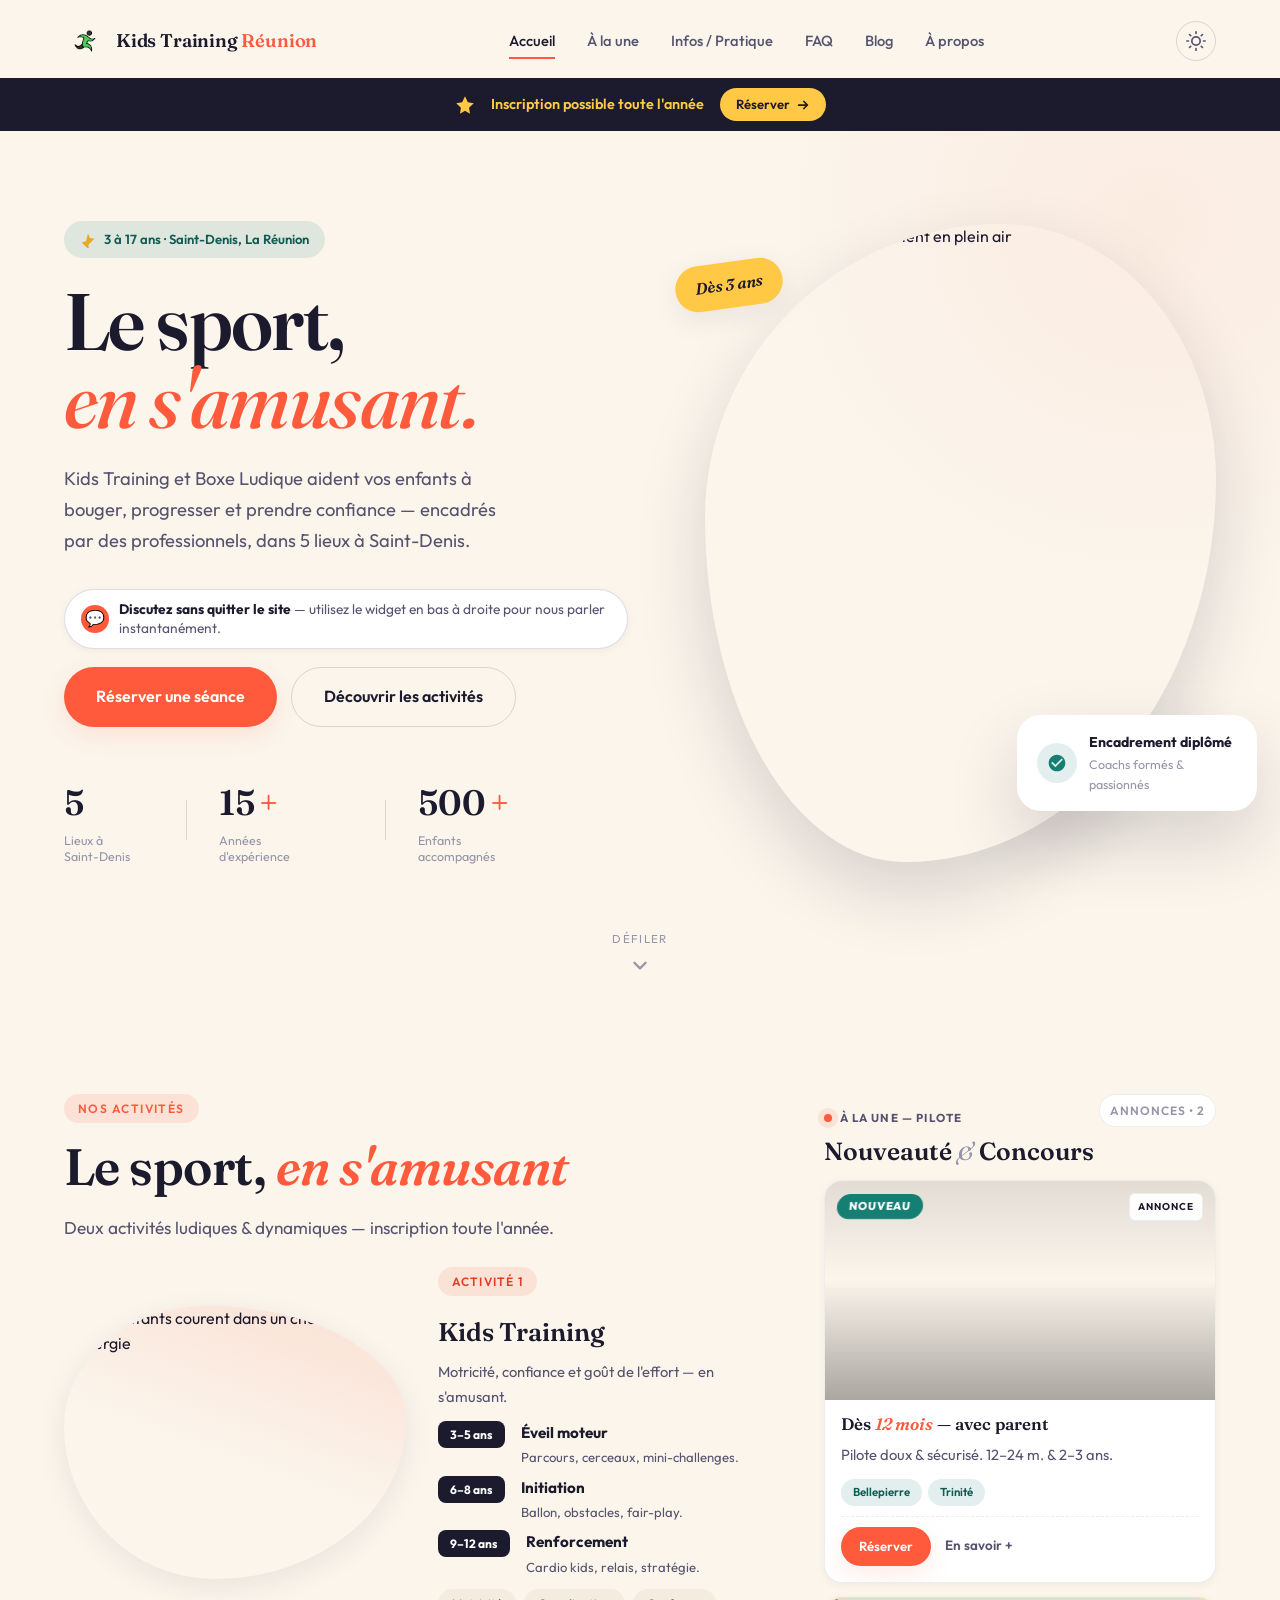
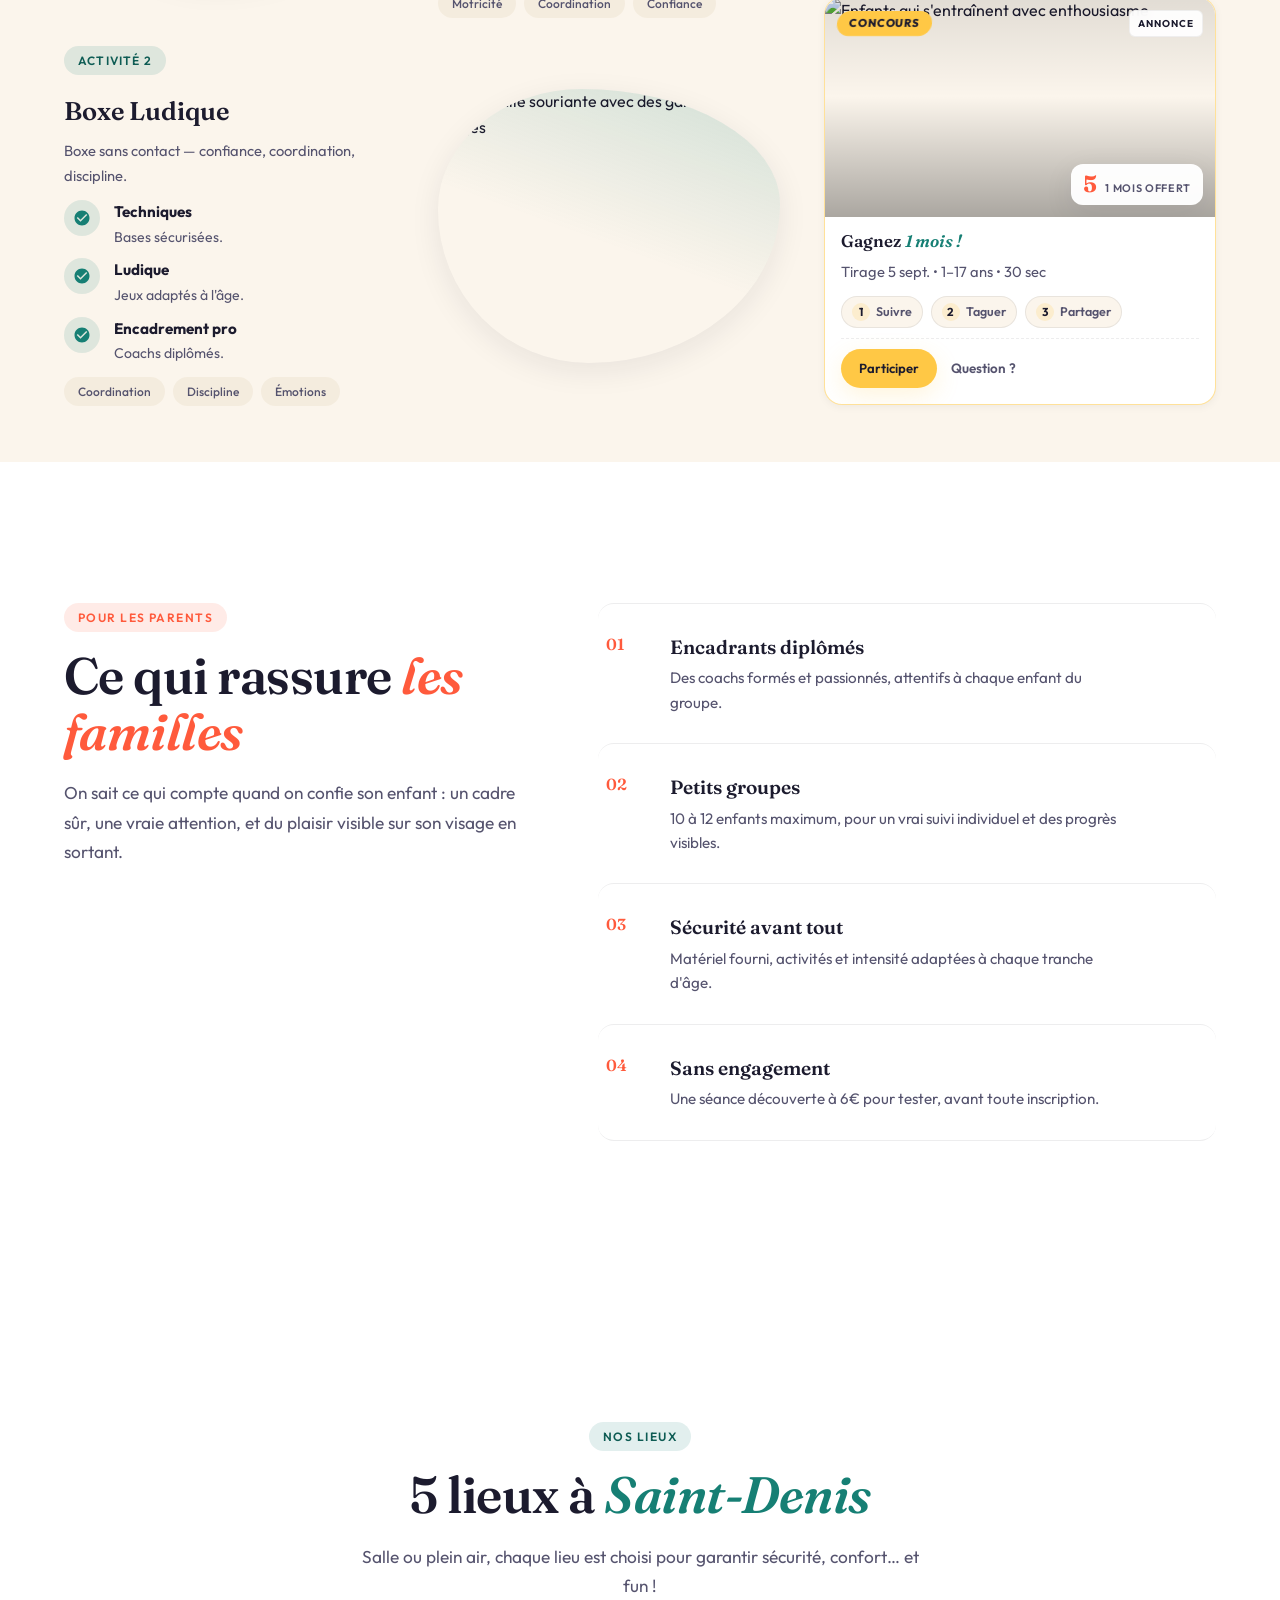
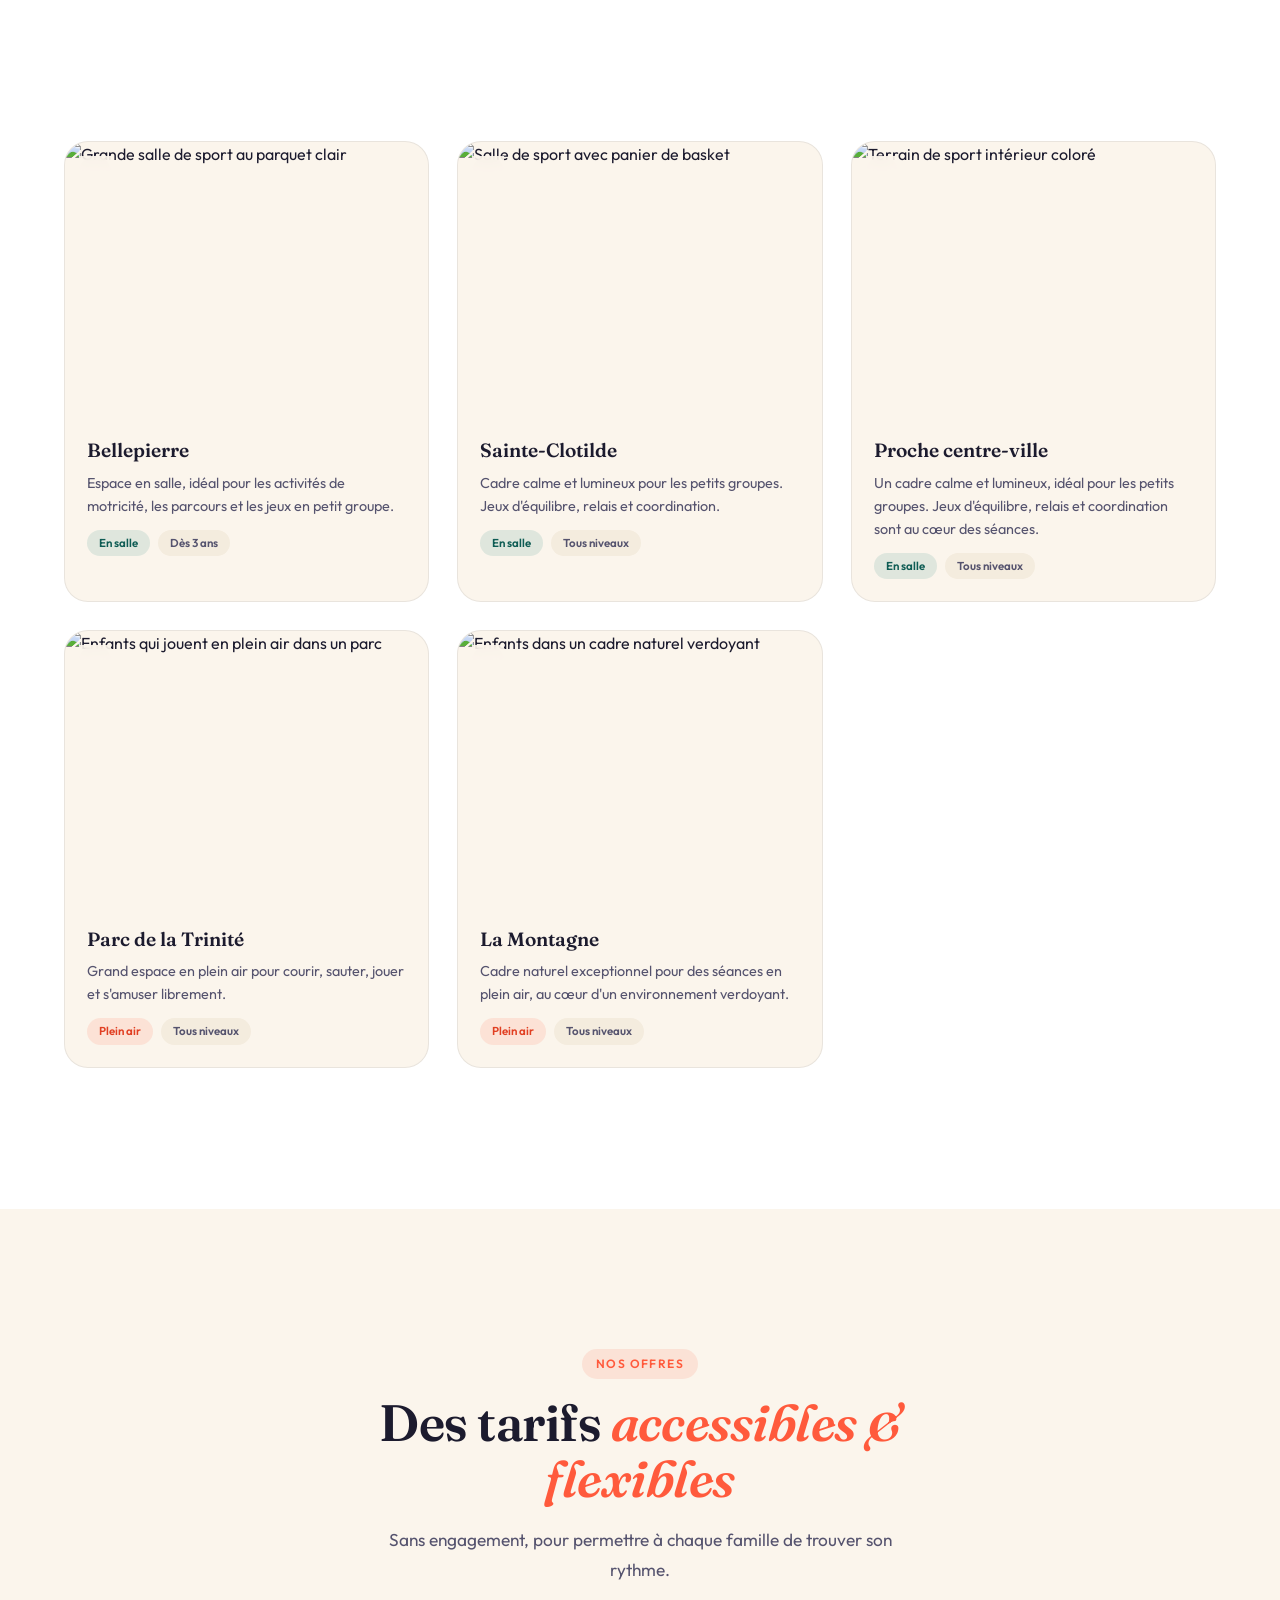
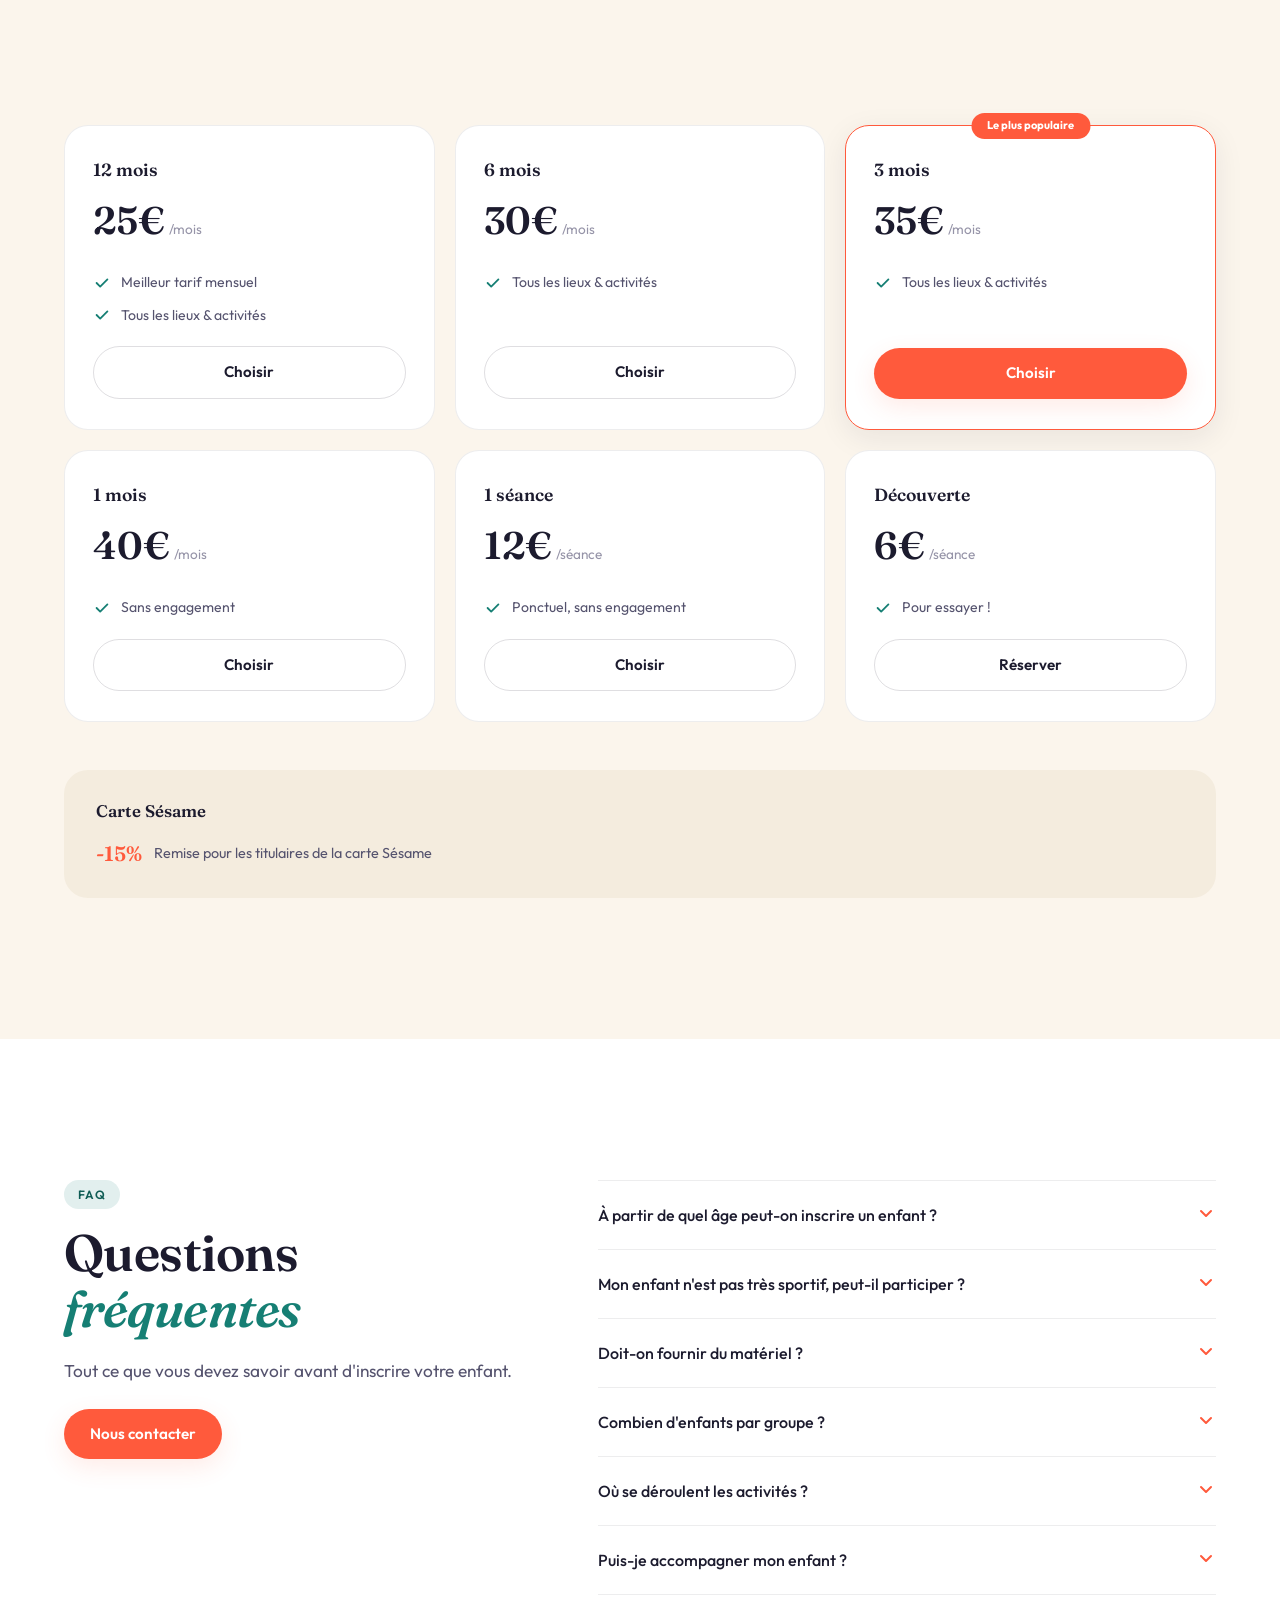
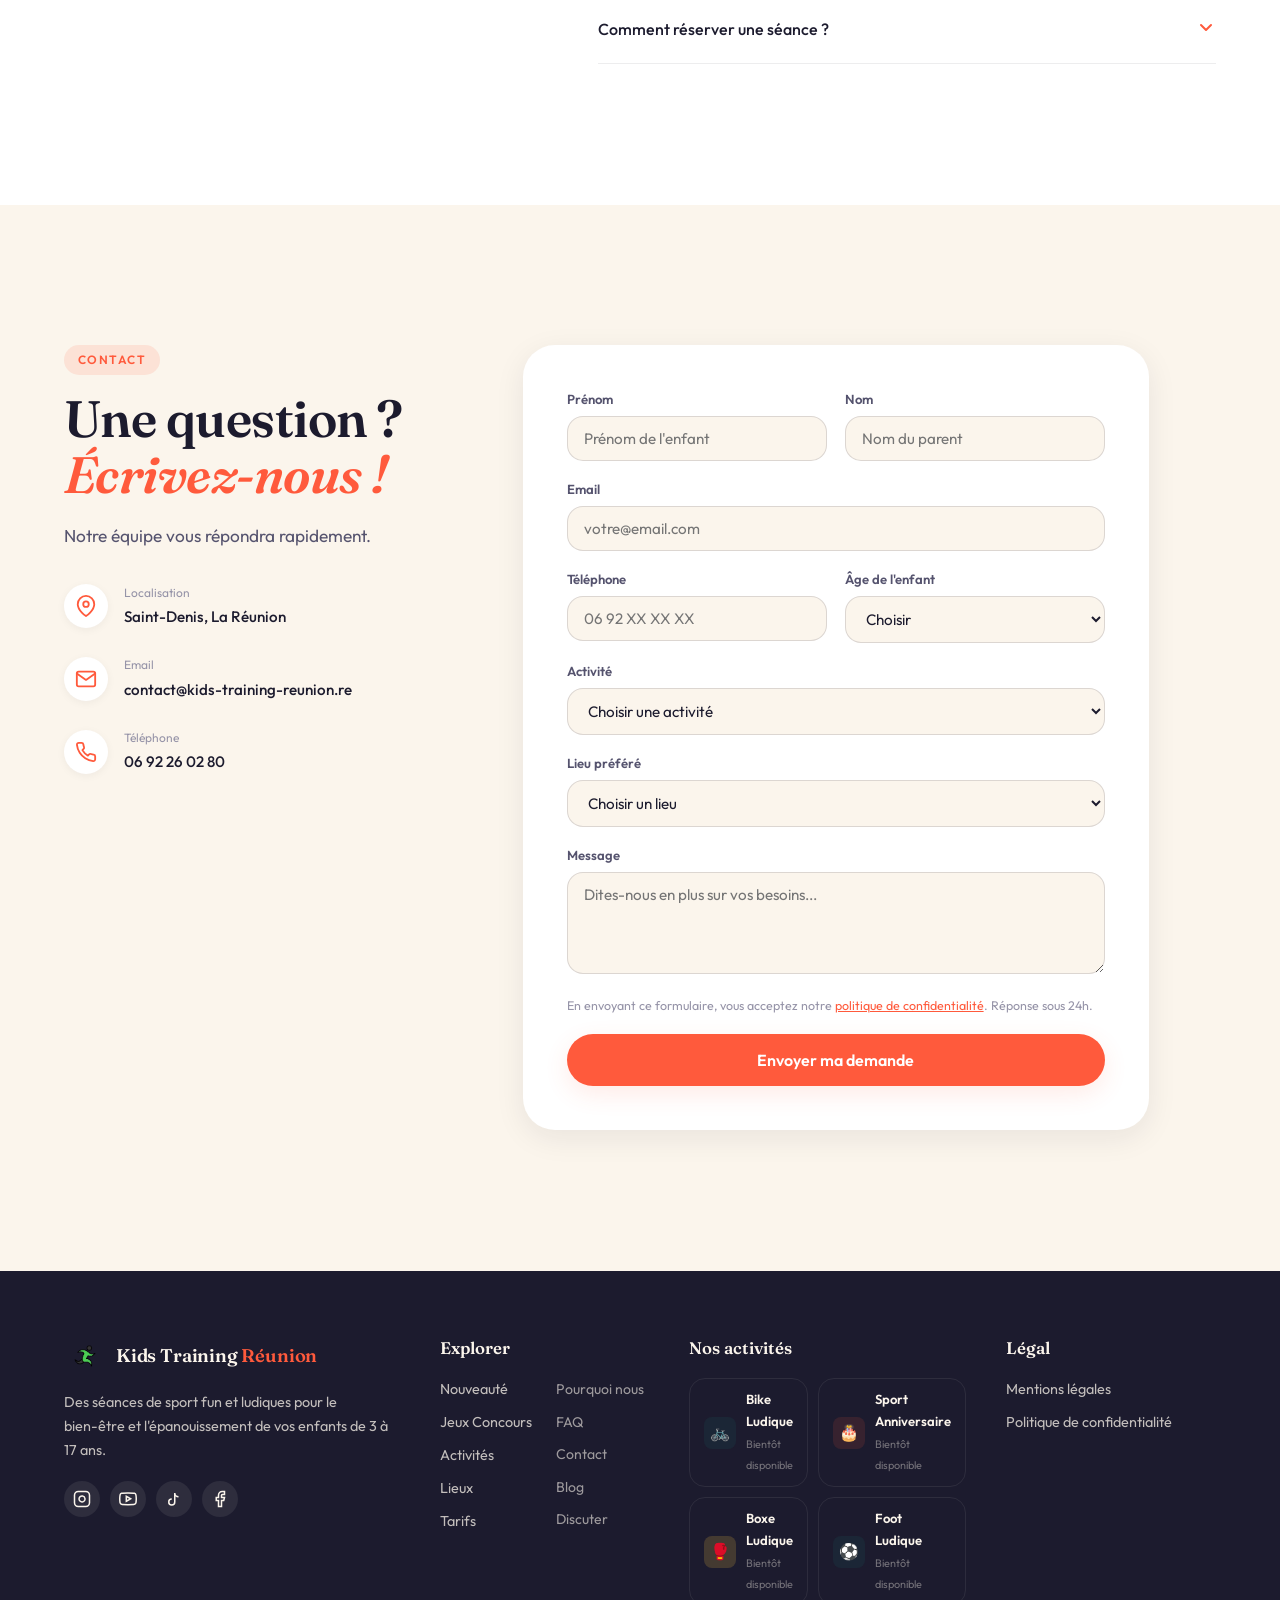
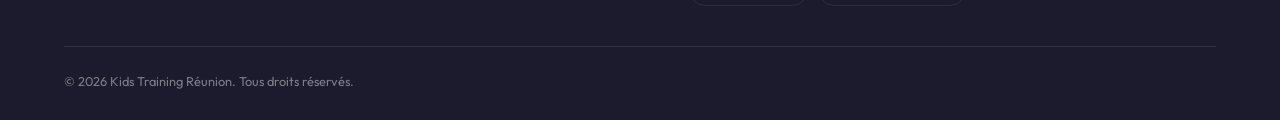
==== commit 247feec9: "feat(form): active FormSubmit.co option 1 — ajax endpoint" ====
--- a/index.html
+++ b/index.html
@@ -660,7 +660,12 @@
           </div>
         </div>
         <div class="contact-form-wrapper">
-          <form class="contact-form" id="contactForm" novalidate>
+          <form class="contact-form" id="contactForm" novalidate data-netlify="false">
+            <input type="text" name="_gotcha" style="display:none" tabindex="-1" autocomplete="off" aria-hidden="true">
+            <input type="hidden" name="_captcha" value="false">
+            <input type="hidden" name="_template" value="table">
+            <input type="hidden" name="_subject" value="Nouveau message — Kids Training Réunion">
+            <input type="hidden" name="_autoresponse" value="Merci pour votre message ! L'équipe Kids Training Réunion vous répond sous 24h. — 06 92 26 02 80">
             <div class="form-row">
               <div class="form-group"><label for="prenom">Prénom</label><input type="text" id="prenom" name="prenom" autocomplete="given-name"
                   placeholder="Prénom de l'enfant" required aria-required="true"></div>
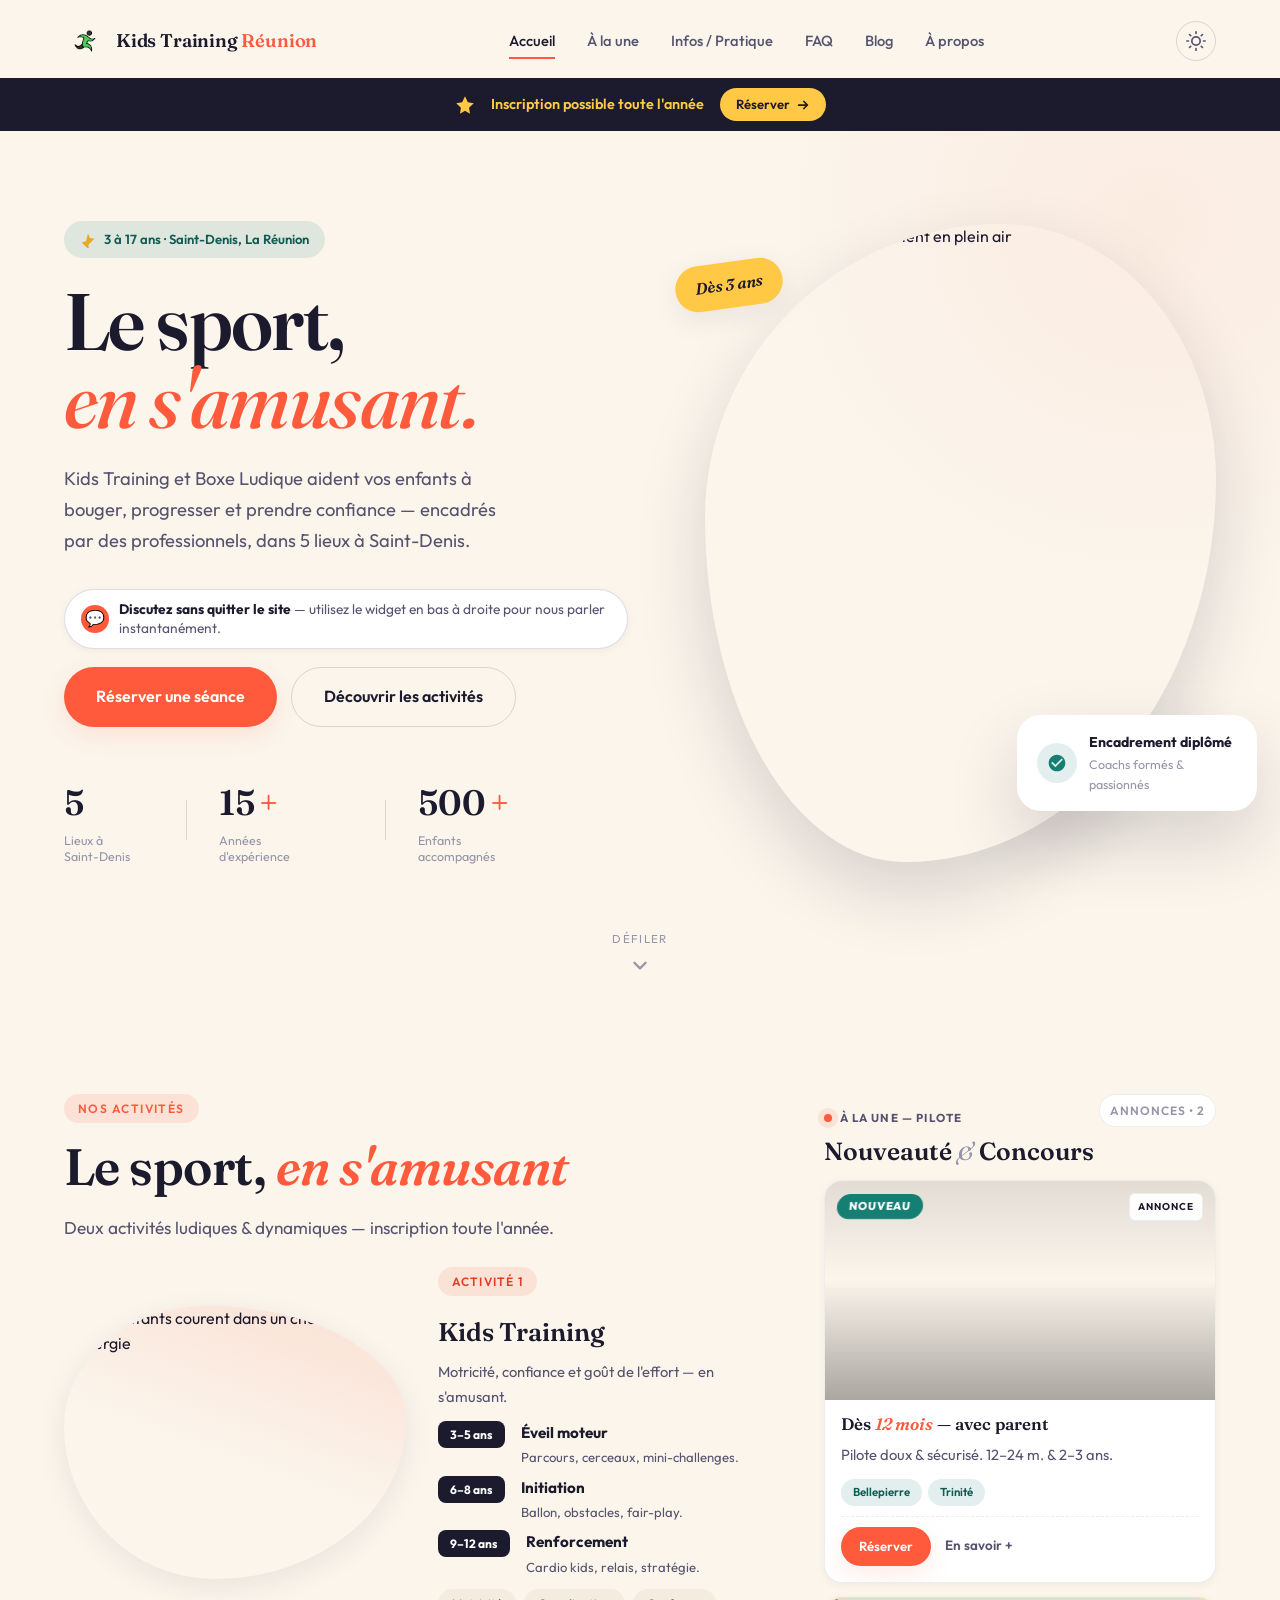
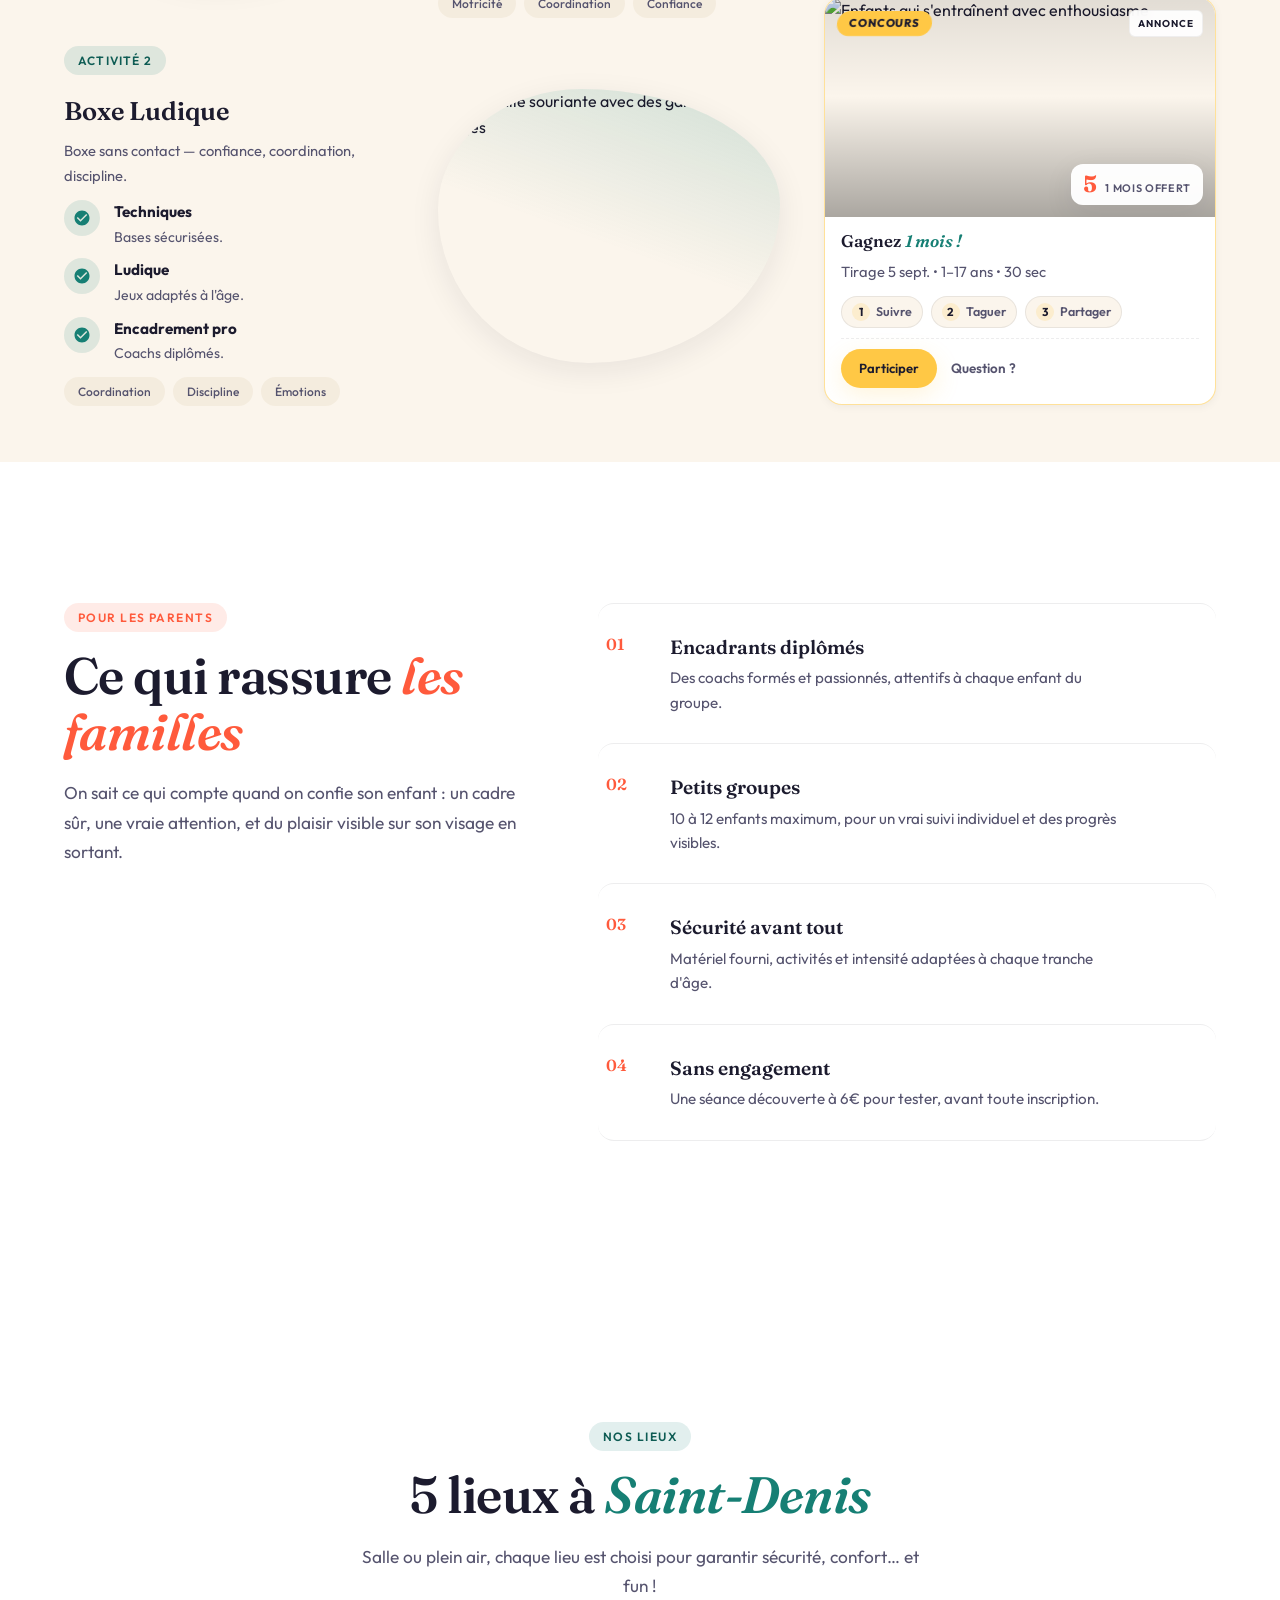
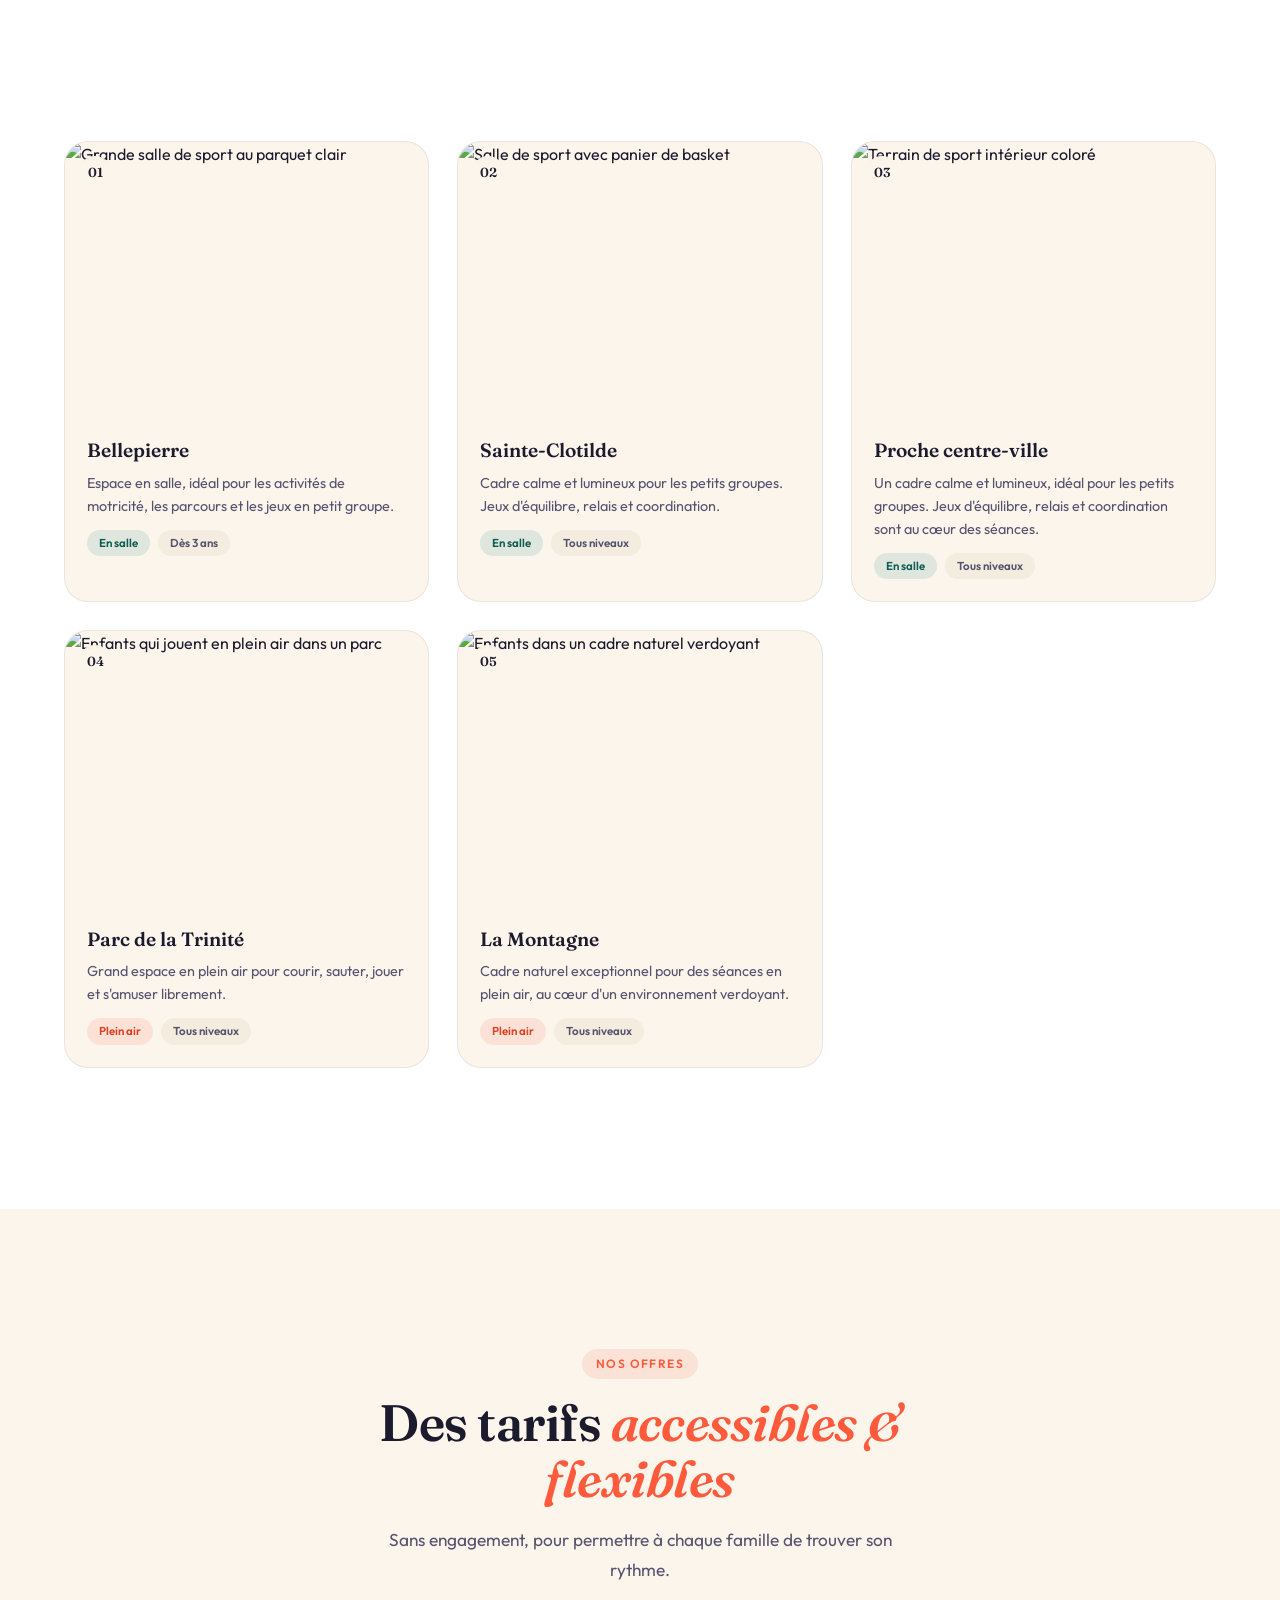
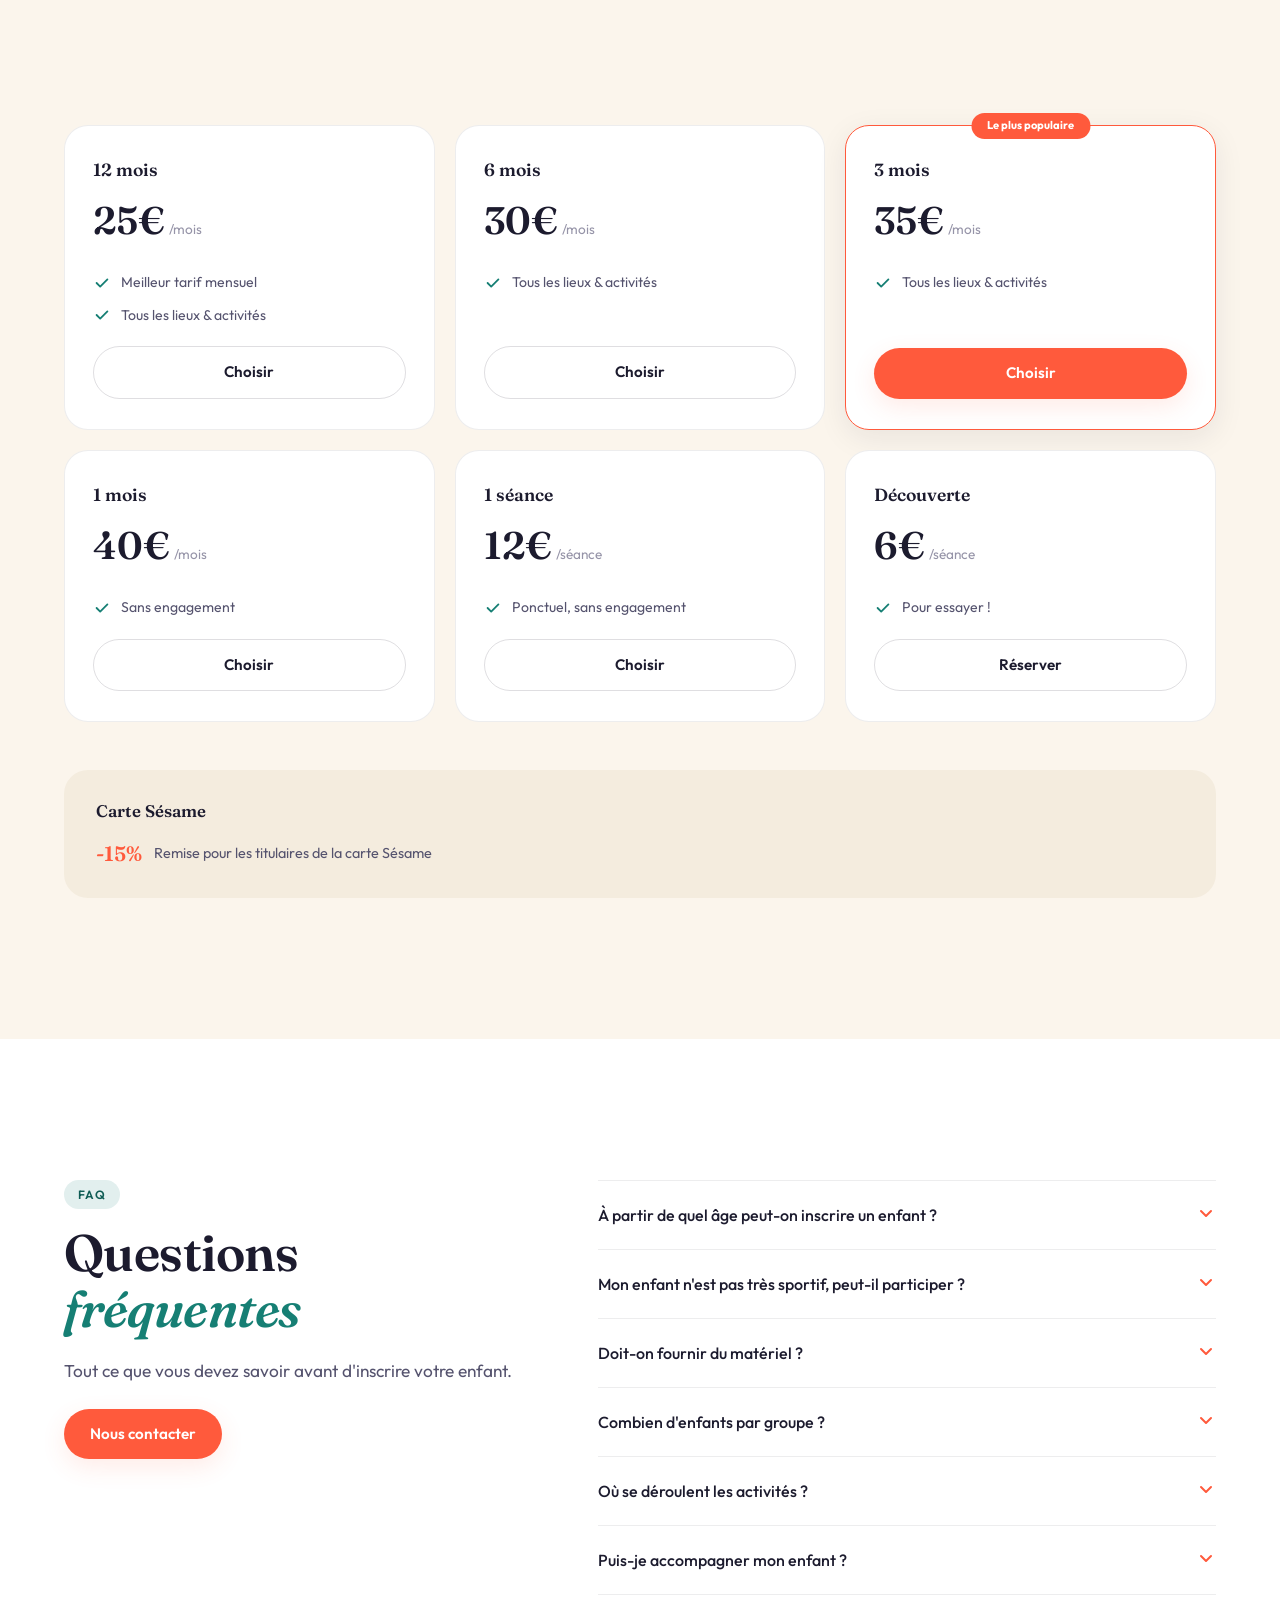
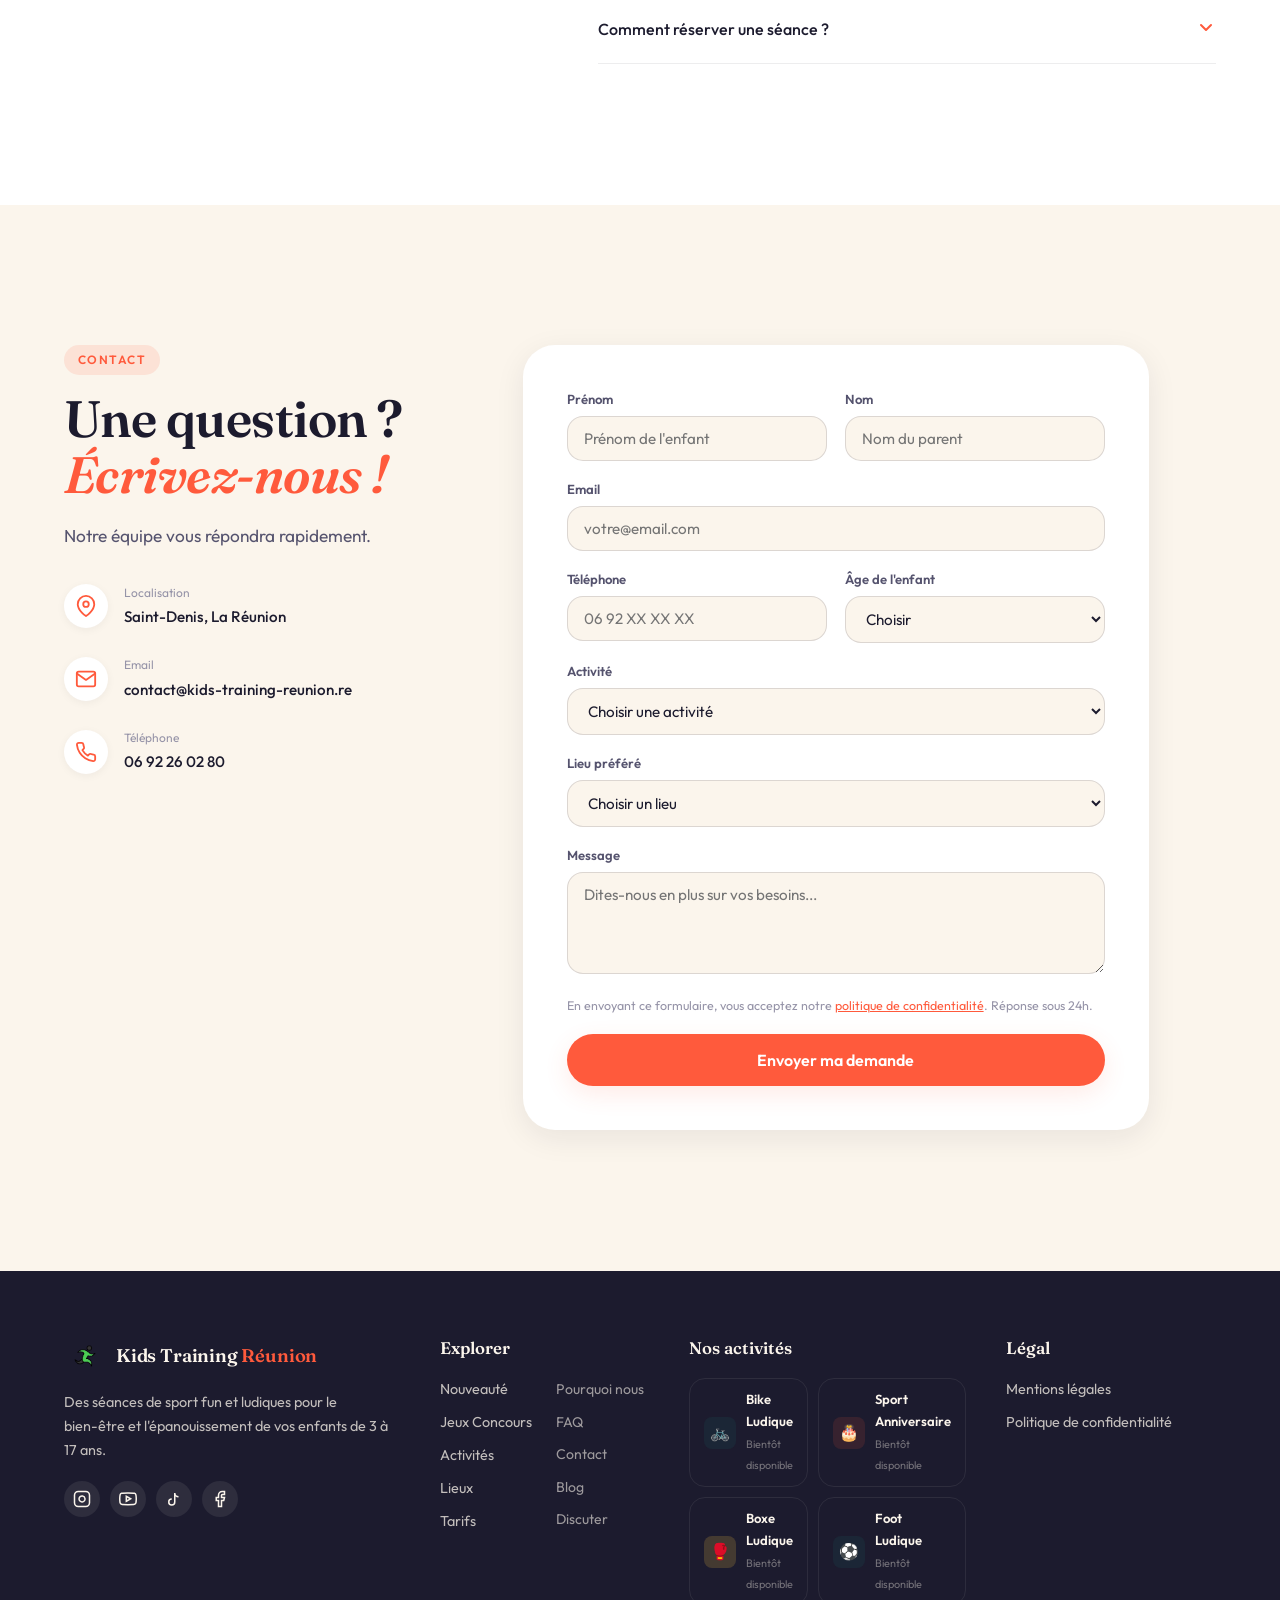
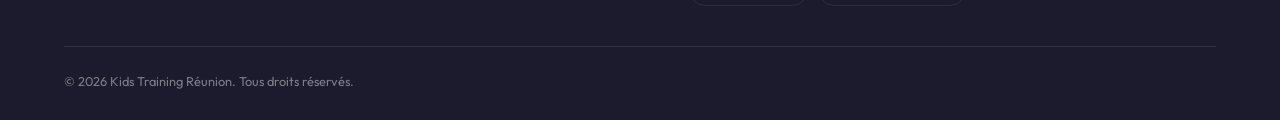
==== commit 62a4c669: "chore(form): repasse en simulation — pas de domaine valide en phase test" ====
--- a/index.html
+++ b/index.html
@@ -662,10 +662,6 @@
         <div class="contact-form-wrapper">
           <form class="contact-form" id="contactForm" novalidate data-netlify="false">
             <input type="text" name="_gotcha" style="display:none" tabindex="-1" autocomplete="off" aria-hidden="true">
-            <input type="hidden" name="_captcha" value="false">
-            <input type="hidden" name="_template" value="table">
-            <input type="hidden" name="_subject" value="Nouveau message — Kids Training Réunion">
-            <input type="hidden" name="_autoresponse" value="Merci pour votre message ! L'équipe Kids Training Réunion vous répond sous 24h. — 06 92 26 02 80">
             <div class="form-row">
               <div class="form-group"><label for="prenom">Prénom</label><input type="text" id="prenom" name="prenom" autocomplete="given-name"
                   placeholder="Prénom de l'enfant" required aria-required="true"></div>
